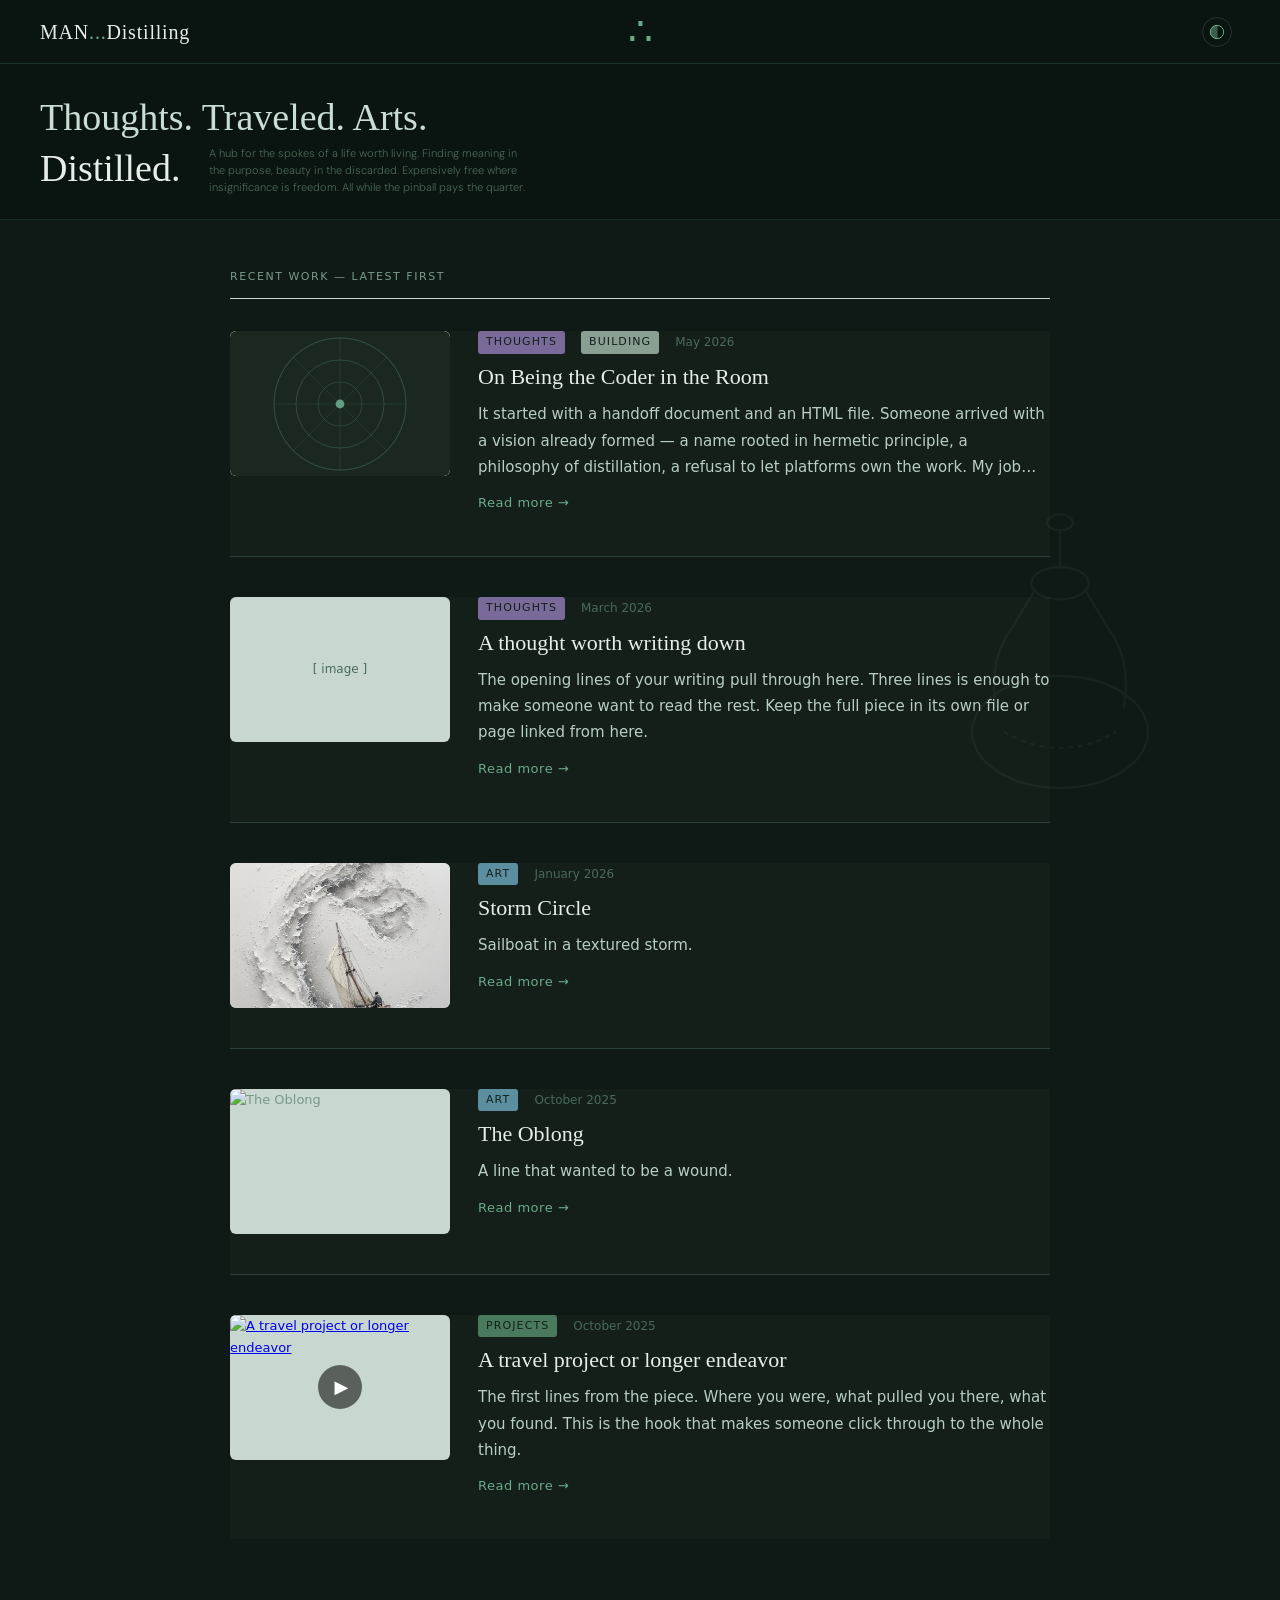
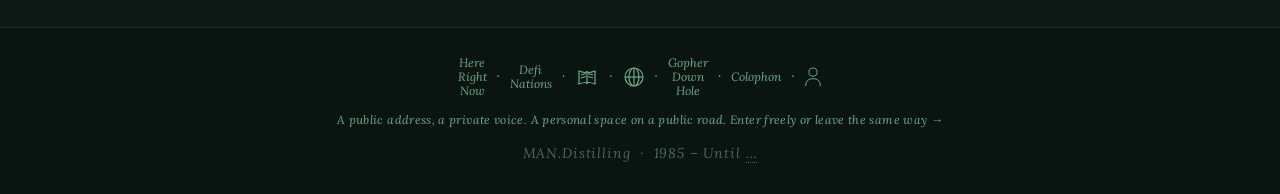
==== index.html @ d271ffa4 "Fix Projects/Thoughts showing oldest post first" ====
<!DOCTYPE html>
<html lang="en">
<head>
<meta charset="UTF-8">
<!-- Dark mode: apply class before paint to prevent CLS flash -->
<script>
(function(){
  var m = localStorage.getItem('colorMode');
  if (m !== 'light') document.documentElement.classList.add('dark-mode');
})();
</script>
<meta name="viewport" content="width=device-width, initial-scale=1.0">
<title>MAN...Distilling — Thoughts. Traveled. Arts. Distilled.</title>

<!-- Core SEO -->
<meta name="description" content="A hub for the spokes of a life worth living. Art, travel, writing, and visual work by MAN.Distilling — a personal creative record built on hermetic principles, full ownership, and no platform lock-in.">
<meta name="author" content="MAN.Distilling">
<meta name="keywords" content="MAN Distilling, art, travel, writing, hermetic, creative work, visual art, independent publishing, mandistilling">
<meta name="robots" content="index, follow">
<meta name="theme-color" content="#1a2820">
<link rel="canonical" href="https://mandistilling.quest">
<link rel="icon" type="image/svg+xml" href="data:image/svg+xml,%3Csvg xmlns='http://www.w3.org/2000/svg' viewBox='0 0 32 32'%3E%3Crect width='32' height='32' fill='%231a2820' rx='4'/%3E%3Ccircle cx='11' cy='11' r='3' fill='%236aab8a'/%3E%3Ccircle cx='21' cy='11' r='3' fill='%236aab8a'/%3E%3Ccircle cx='16' cy='21' r='3' fill='%236aab8a'/%3E%3C/svg%3E">
<link rel="sitemap" type="application/xml" href="/sitemap.xml">

<!-- Open Graph -->
<meta property="og:title" content="MAN...Distilling — Thoughts. Traveled. Arts. Distilled.">
<meta property="og:description" content="A hub for the spokes of a life worth living. Art, travel, writing — a personal creative record built on hermetic principles and full ownership.">
<meta property="og:url" content="https://mandistilling.quest">
<meta property="og:type" content="website">
<meta property="og:site_name" content="MAN.Distilling">
<meta property="og:locale" content="en_US">
<meta property="og:image" content="https://mandistilling.quest/images/aeraethsrthsrth.jpg">
<meta property="og:image:alt" content="MAN.Distilling — a personal creative hub">
<meta property="og:image:width" content="1200">
<meta property="og:image:height" content="630">

<!-- Twitter / X card -->
<meta name="twitter:card" content="summary_large_image">
<meta name="twitter:title" content="MAN...Distilling — Thoughts. Traveled. Arts. Distilled.">
<meta name="twitter:description" content="A hub for the spokes of a life worth living. Art, travel, writing — built on hermetic principles, full ownership.">
<meta name="twitter:image" content="https://mandistilling.quest/images/aeraethsrthsrth.jpg">
<meta name="twitter:image:alt" content="MAN.Distilling">

<!-- Structured data — Person + WebSite -->
<script type="application/ld+json">
{
  "@context": "https://schema.org",
  "@graph": [
    {
      "@type": "WebSite",
      "@id": "https://mandistilling.quest/#website",
      "url": "https://mandistilling.quest",
      "name": "MAN...Distilling",
      "description": "A personal creative hub for art, travel, writing, and visual work. Built on hermetic principles and full ownership.",
      "publisher": { "@id": "https://mandistilling.quest/#person" },
      "inLanguage": "en-US"
    },
    {
      "@type": "Person",
      "@id": "https://mandistilling.quest/#person",
      "name": "MAN.Distilling",
      "url": "https://mandistilling.quest",
      "email": "mandistilling@tuta.io",
      "sameAs": [
        "https://github.com/MAN-Distilling",
        "https://mandistilling.works",
        "https://mandistilling.one",
        "https://mandistilling.earth"
      ],
      "description": "Artist, traveller, writer. A life distilled into a single address."
    }
  ]
}
</script>

<link rel="stylesheet" href="https://unpkg.com/leaflet@1.9.4/dist/leaflet.css" media="print" onload="this.media='all'">
<noscript><link rel="stylesheet" href="https://unpkg.com/leaflet@1.9.4/dist/leaflet.css"></noscript>
<!-- Fonts — non-render-blocking with swap -->
<link rel="preconnect" href="https://fonts.googleapis.com" crossorigin>
<link rel="preconnect" href="https://fonts.gstatic.com" crossorigin>
<link rel="preload" as="style" href="https://fonts.googleapis.com/css2?family=Lora:ital,wght@0,400;0,500;1,400&family=DM+Sans:wght@300;400;500&display=swap">
<link href="https://fonts.googleapis.com/css2?family=Lora:ital,wght@0,400;0,500;1,400&family=DM+Sans:wght@300;400;500&display=swap" rel="stylesheet" media="print" onload="this.media='all'">
<noscript><link href="https://fonts.googleapis.com/css2?family=Lora:ital,wght@0,400;0,500;1,400&family=DM+Sans:wght@300;400;500&display=swap" rel="stylesheet"></noscript>

<style>
  :root {
    --ink: #1a2820;
    --ink-mid: #3a5044;
    --ink-light: #6a8878;
    --ink-faint: #8aa89a; /* bumped for contrast AA compliance */
    --sage: #4a7a5e;
    --sage-light: #d4e6db;
    --slate: #2e3f48;
    --stone: #f2f4f2;
    --white: #ffffff;
    --accent: #5b8fa0;
    --serif: 'Lora', Georgia, serif;
    --sans: 'DM Sans', system-ui, sans-serif;
    --border: #c8d8d0;
  }

  /* Prevent font swap layout shift */
  @font-face {
    font-family: 'Lora';
    font-display: swap;
    src: local('Lora');
  }
  @font-face {
    font-family: 'DM Sans';
    font-display: swap;
    src: local('DM Sans');
  }

  /* ── DARK MODE — full night ── */
  html.dark-mode {
    --ink: #e8ede9;
    --ink-mid: #b8cfc4;
    --ink-light: #7a9a8a;
    --ink-faint: #4a6a58;
    --sage: #6aab8a;
    --sage-light: #1a3028;
    --slate: #0a1410;
    --stone: #0f1a16;
    --white: #141f1a;
    --accent: #7ab0c0;
    --border: #2a4038;
  }

  html.dark-mode body { background: #0f1a16; }
  html.dark-mode nav { background: #0a1410; border-bottom: 0.5px solid #1a3028; }
  html.dark-mode .home-hero { background: #0a1410; border-bottom-color: #1a3028; }
  html.dark-mode .hero-line { color: #c8ddd4; }
  html.dark-mode .entry { background: #141f1a; border-color: #2a4038; }
  html.dark-mode .entry:hover { background: #1a2820; }
  html.dark-mode .filter-bar { background: #0f1a16; border-bottom-color: #2a4038; }
  html.dark-mode .filter-drawer { background: #141f1a; border-bottom-color: #2a4038; }
  html.dark-mode .filter-pill { background: #1a2820; border-color: #2a4038; color: #7a9a8a; }
  html.dark-mode .filter-pill.selected { background: #4a7a5e; color: #e8ede9; }
  html.dark-mode .filter-btn { border-color: #2a4038; color: #7a9a8a; }
  html.dark-mode footer { background: #0a1410; border-top: 0.5px solid #1a3028; }
  html.dark-mode .link-card { background: #141f1a; border-color: #2a4038; }
  html.dark-mode .link-card:hover { background: #1a2820; }
  html.dark-mode .signup-input { background: #141f1a; border-color: #2a4038; color: #e8ede9; }
  html.dark-mode .entry-page-wrap { background: #0f1a16; }
  html.dark-mode .tl-item { border-bottom-color: #2a4038; }
  html.dark-mode .bio-section-label { border-bottom-color: #2a4038; }
  html.dark-mode .word-entry { border-bottom-color: #2a4038; }
  html.dark-mode .book-entry { border-bottom-color: #2a4038; }
  html.dark-mode .reading-section-label { border-bottom-color: #2a4038; }
  html.dark-mode .book-status.read { background: #1a3028; color: #6aab8a; }
  html.dark-mode .book-status.reading { background: #1a2030; color: #7a8ab0; }
  html.dark-mode .book-status.recommend { background: #2a1a10; color: #b08050; }
  html.dark-mode .lightbox { background: rgba(0,0,0,0.97); }
  html.dark-mode .nav-links {
    background: #0a1410;
  }

  html.dark-mode .nav-links a {
    color: #7a9a8a;
    border-bottom-color: transparent;
  }

  html.dark-mode .nav-links a:hover,
  html.dark-mode .nav-links a.active {
    color: #e8ede9;
    border-bottom-color: #6aab8a;
  }

  html.dark-mode .nav-links.open {
    background: #0a1410;
    border-top-color: #1a3028;
  }

  * { box-sizing: border-box; margin: 0; padding: 0; }

  body {
    font-family: var(--sans);
    background: var(--stone);
    color: var(--ink);
    font-size: 17px;
    line-height: 1.7;
  }

  /* ── NAV ── */
  nav {
    background: var(--ink);
    padding: 0 2.5rem;
    display: flex;
    align-items: center;
    justify-content: space-between;
    position: sticky;
    top: 0;
    z-index: 100;
    height: 64px;
    overflow: visible;
  }

  .logo {
    font-family: var(--serif);
    font-size: 20px;
    color: #e8ede9;
    letter-spacing: 0.04em;
    cursor: pointer;
  }
  .logo span { color: #6aab8a; }

  .nav-links {
    display: none;
    gap: 0;
    list-style: none;
  }

  .nav-links.open {
    display: flex;
  }

  .nav-links a {
    font-size: 14px;
    font-weight: 400;
    color: var(--ink-faint);
    text-decoration: none;
    letter-spacing: 0.06em;
    text-transform: uppercase;
    padding: 0 1.25rem;
    height: 64px;
    display: flex;
    align-items: center;
    border-bottom: 2px solid transparent;
    transition: color 0.2s, border-color 0.2s;
  }

  .nav-links a:hover,
  .nav-links a.active {
    color: #e8ede9;
    border-bottom-color: #6aab8a;
  }

  /* ── PAGES ── */
  .page { display: none; }
  .page.active { display: block; }

  /* ── HOME ── */
  .home-hero {
    background: var(--slate);
    padding: 1.75rem 2.5rem 1.5rem;
    border-bottom: 1px solid #3a5044;
  }

  .hero-line {
    font-family: var(--serif);
    font-size: 38px;
    font-weight: 400;
    color: #e8ede9;
    line-height: 1.35;
  }

  .hero-distilled-wrap {
    display: inline-flex;
    flex-direction: row;
    align-items: flex-start;
    gap: 0.75em;
    vertical-align: top;
  }

  .hero-distilled {
    color: #e8ede9;
    flex-shrink: 0;
    line-height: 1.35;
  }

  .hero-continuation {
    font-family: var(--sans);
    font-size: 11px;
    font-weight: 300;
    color: var(--ink-faint);
    line-height: calc(38px * 1.35 / 3);
    max-height: calc(38px * 1.35);
    overflow: hidden;
    display: block;
    max-width: 320px;
    padding-top: 2px;
  }

  /* ── ENTRIES ── */
  .entries-wrap {
    max-width: 900px;
    margin: 0 auto;
    padding: 3rem 2.5rem;
  }

  .entries-label {
    font-size: 11px;
    letter-spacing: 0.14em;
    text-transform: uppercase;
    color: var(--ink-light);
    margin-bottom: 2rem;
    padding-bottom: 0.75rem;
    border-bottom: 0.5px solid #c8d8d0;
  }

  .entry {
    display: grid;
    grid-template-columns: 220px 1fr;
    gap: 1.75rem;
    margin-bottom: 2.5rem;
    padding-bottom: 2.5rem;
    border-bottom: 0.5px solid #c8d8d0;
    transition: opacity 0.2s;
  }

  .entry:hover { opacity: 0.8; }

  .entry:last-child {
    border-bottom: none;
  }

  .entry-thumb {
    width: 220px;
    height: 145px;
    object-fit: cover;
    border-radius: 6px;
    background: #c8d8d0;
    display: flex;
    align-items: center;
    justify-content: center;
    color: var(--ink-light);
    font-size: 13px;
    overflow: hidden;
    flex-shrink: 0;
  }

  .entry-thumb img {
    width: 100%;
    height: 100%;
    object-fit: cover;
    border-radius: 6px;
  }

  .entry-thumb a {
    display: block;
    width: 100%;
    height: 100%;
    position: relative;
  }

  .entry-thumb .play-icon {
    position: absolute;
    top: 50%;
    left: 50%;
    transform: translate(-50%, -50%);
    width: 44px;
    height: 44px;
    background: rgba(0,0,0,0.55);
    border-radius: 50%;
    display: flex;
    align-items: center;
    justify-content: center;
    color: white;
    font-size: 18px;
  }

  .entry-thumb .play-icon::after {
    content: '▶';
    margin-left: 3px;
  }

  .entry-body {}

  .entry-meta {
    display: flex;
    gap: 1rem;
    align-items: center;
    margin-bottom: 0.5rem;
  }

  .entry-tag {
    font-size: 11px;
    letter-spacing: 0.1em;
    text-transform: uppercase;
    color: var(--white);
    background: var(--sage);
    border-radius: 3px;
    padding: 2px 8px;
  }

  .entry-tag.art { background: #5b8fa0; }
  .entry-tag.thoughts { background: #7a6a9a; }
  .entry-tag.projects { background: #4a7a5e; }
  .entry-tag-sub { background: #8a9e92; }

  .entry-date {
    font-size: 12px;
    color: var(--ink-faint);
  }

  .entry-title {
    font-family: var(--serif);
    font-size: 22px;
    font-weight: 400;
    color: var(--ink);
    margin-bottom: 0.6rem;
    line-height: 1.35;
    cursor: pointer;
  }

  .entry-title:hover { color: var(--sage); }

  .entry-excerpt {
    font-size: 15px;
    color: var(--ink-mid);
    line-height: 1.75;
    display: -webkit-box;
    -webkit-line-clamp: 3;
    -webkit-box-orient: vertical;
    overflow: hidden;
  }

  .entry-page-body .entry-excerpt {
    display: block;
    -webkit-line-clamp: unset;
    -webkit-box-orient: unset;
    overflow: visible;
    font-size: 18px;
    line-height: 1.9;
    margin-bottom: 1.75rem;
  }

  .entry-read {
    display: inline-block;
    margin-top: 0.75rem;
    font-size: 13px;
    color: var(--sage);
    text-decoration: none;
    letter-spacing: 0.04em;
    cursor: pointer;
  }

  .entry-read:hover { text-decoration: underline; }

  /* ── BIO ── */
  .bio-wrap {
    max-width: 760px;
    margin: 0 auto;
    padding: 3.5rem 2.5rem;
  }

  .bio-header {
    margin-bottom: 2.5rem;
    padding-bottom: 2rem;
    border-bottom: 0.5px solid #c8d8d0;
  }

  .page-title {
    font-family: var(--serif);
    font-size: 36px;
    font-weight: 400;
    color: var(--ink);
    margin-bottom: 1.5rem;
    line-height: 1.3;
  }

  .bio-text {
    font-size: 17px;
    color: var(--ink-mid);
    line-height: 1.9;
    margin-bottom: 1.25rem;
  }

  .bio-text em {
    font-family: var(--serif);
    font-style: italic;
    color: var(--ink);
  }

  .archive-toggle {
    margin-top: 2.5rem;
    padding-top: 2rem;
    border-top: 0.5px solid #c8d8d0;
  }

  .archive-label {
    font-size: 11px;
    letter-spacing: 0.14em;
    text-transform: uppercase;
    color: var(--ink-light);
    margin-bottom: 1.75rem;
  }

  .timeline {
    position: relative;
    padding-left: 1.5rem;
  }

  .timeline::before {
    content: '';
    position: absolute;
    left: 0;
    top: 6px;
    bottom: 6px;
    width: 1px;
    background: #c8d8d0;
  }

  .tl-item {
    position: relative;
    margin-bottom: 2rem;
    padding-left: 1.25rem;
  }

  .tl-item::before {
    content: '';
    position: absolute;
    left: -1.5rem;
    top: 7px;
    width: 7px;
    height: 7px;
    border-radius: 50%;
    background: var(--sage);
    border: 2px solid var(--stone);
  }

  .tl-date {
    font-size: 12px;
    color: var(--ink-faint);
    margin-bottom: 3px;
    letter-spacing: 0.04em;
  }

  .tl-title {
    font-family: var(--serif);
    font-size: 18px;
    font-weight: 400;
    color: var(--ink);
    margin-bottom: 4px;
    cursor: pointer;
  }

  .tl-title:hover { color: var(--sage); }

  .tl-tag {
    font-size: 11px;
    letter-spacing: 0.08em;
    text-transform: uppercase;
    color: var(--ink-light);
  }

  /* ── LINKS ── */
  .links-wrap {
    max-width: 680px;
    margin: 0 auto;
    padding: 3.5rem 2.5rem;
  }

  .links-grid {
    display: grid;
    grid-template-columns: repeat(auto-fit, minmax(200px, 1fr));
    gap: 14px;
    margin-top: 2rem;
  }

  .link-card {
    background: var(--white);
    border: 0.5px solid #c8d8d0;
    border-radius: 10px;
    padding: 1.1rem 1.25rem;
    cursor: pointer;
    text-decoration: none;
    display: flex;
    align-items: center;
    gap: 1rem;
    transition: border-color 0.15s, background 0.15s, transform 0.15s;
  }

  .link-card:hover {
    border-color: var(--sage);
    background: #f6faf7;
    transform: translateY(-1px);
  }

  .link-icon {
    width: 38px;
    height: 38px;
    border-radius: 8px;
    display: flex;
    align-items: center;
    justify-content: center;
    flex-shrink: 0;
  }

  .link-icon svg {
    width: 20px;
    height: 20px;
  }

  .link-card-name {
    font-size: 15px;
    font-weight: 500;
    color: var(--ink);
    margin-bottom: 2px;
  }

  .link-card-handle {
    font-size: 12px;
    color: var(--ink-light);
  }

  /* ── SECTION PAGES ── */
  .section-wrap {
    max-width: 900px;
    margin: 0 auto;
    padding: 0 2.5rem 3.5rem;
  }

  /* ── FILTER BAR ── */
  .filter-bar {
    position: sticky;
    top: 64px;
    z-index: 90;
    background: var(--stone);
    border-bottom: 0.5px solid #c8d8d0;
    padding: 0 2.5rem;
  }

  .filter-bar-inner {
    max-width: 900px;
    margin: 0 auto;
    display: flex;
    align-items: center;
    justify-content: space-between;
    height: 52px;
  }

  .filter-page-title {
    font-family: var(--serif);
    font-size: 22px;
    font-weight: 400;
    color: var(--ink);
  }

  .filter-btn {
    display: flex;
    align-items: center;
    gap: 7px;
    font-family: var(--sans);
    font-size: 13px;
    font-weight: 500;
    letter-spacing: 0.05em;
    text-transform: uppercase;
    color: var(--ink-light);
    background: none;
    border: 0.5px solid #c8d8d0;
    border-radius: 20px;
    padding: 6px 14px;
    cursor: pointer;
    transition: color 0.2s, border-color 0.2s;
  }

  .filter-btn:hover { color: var(--sage); border-color: var(--sage); }
  .filter-btn.active { color: var(--sage); border-color: var(--sage); background: #eef6f1; }

  .filter-btn .filter-icon {
    display: flex;
    flex-direction: column;
    gap: 3px;
  }

  .filter-btn .filter-icon span {
    display: block;
    height: 1.5px;
    background: currentColor;
    border-radius: 2px;
  }

  .filter-btn .filter-icon span:nth-child(1) { width: 14px; }
  .filter-btn .filter-icon span:nth-child(2) { width: 10px; }
  .filter-btn .filter-icon span:nth-child(3) { width: 6px; }

  /* ── FILTER DRAWER ── */
  .filter-drawer {
    background: var(--white);
    border-bottom: 0.5px solid #c8d8d0;
    overflow: hidden;
    max-height: 0;
    transition: max-height 0.3s ease, padding 0.3s ease;
    padding: 0 2.5rem;
  }

  .filter-drawer.open {
    max-height: 200px;
    padding: 1.25rem 2.5rem;
  }

  .filter-drawer-inner {
    max-width: 900px;
    margin: 0 auto;
    display: flex;
    flex-wrap: wrap;
    gap: 8px;
    align-items: center;
  }

  .filter-label {
    font-size: 11px;
    letter-spacing: 0.1em;
    text-transform: uppercase;
    color: var(--ink-faint);
    margin-right: 4px;
  }

  .filter-pill {
    font-size: 13px;
    font-weight: 400;
    color: var(--ink-mid);
    background: var(--stone);
    border: 0.5px solid #c8d8d0;
    border-radius: 20px;
    padding: 5px 14px;
    cursor: pointer;
    transition: all 0.15s;
    white-space: nowrap;
  }

  .filter-pill:hover { border-color: var(--sage); color: var(--sage); }

  .filter-pill.selected {
    background: var(--sage);
    color: var(--white);
    border-color: var(--sage);
  }

  .filter-clear {
    font-size: 12px;
    color: var(--ink-faint);
    cursor: pointer;
    margin-left: 4px;
    text-decoration: underline;
  }

  .filter-clear:hover { color: var(--ink-mid); }

  .section-stream { padding-top: 2.5rem; }

  .filter-empty {
    padding: 3rem 0;
    color: var(--ink-light);
    font-size: 15px;
  }

  /* ── BIO SECTIONS ── */
  .bio-section { display: none; }
  .bio-section.visible { display: block; }

  .bio-section-label {
    font-size: 11px;
    letter-spacing: 0.14em;
    text-transform: uppercase;
    color: var(--ink-light);
    margin-bottom: 1.5rem;
    padding-bottom: 0.75rem;
    border-bottom: 0.5px solid #c8d8d0;
  }

  .bio-block-text {
    font-size: 17px;
    color: var(--ink-mid);
    line-height: 1.9;
    margin-bottom: 1.25rem;
  }

  /* ── PEEPHOLE IMAGES ── */
  .peephole {
    display: inline-block;
    width: 62px;
    height: 1.8em;
    vertical-align: middle;
    overflow: hidden;
    border-radius: 3px;
    cursor: pointer;
    position: relative;
    margin: 0 4px;
    border: 0.5px solid #c8d8d0;
    transition: border-color 0.2s;
  }

  .peephole:hover { border-color: var(--sage); }

  .peephole img {
    position: absolute;
    top: 0;
    left: 0;
    width: 100%;
    height: 100%;
    object-fit: cover;
    object-position: center;
    pointer-events: none;
  }

  /* ── LIGHTBOX ── */
  .lightbox {
    display: none;
    position: fixed;
    top: 0; left: 0; right: 0; bottom: 0;
    background: rgba(10,20,15,0.92);
    z-index: 999;
    align-items: center;
    justify-content: center;
  }

  .lightbox.open { display: flex; }

  .lightbox-img {
    max-width: 88vw;
    max-height: 85vh;
    border-radius: 6px;
    object-fit: contain;
    box-shadow: 0 8px 48px rgba(0,0,0,0.6);
  }

  .lightbox-close {
    position: fixed;
    top: 24px;
    right: 28px;
    font-size: 32px;
    color: #a8bfb0;
    cursor: pointer;
    line-height: 1;
    font-family: serif;
    transition: color 0.2s;
  }

  .lightbox-close:hover { color: white; }

  .lightbox-arrow {
    position: fixed;
    top: 50%;
    transform: translateY(-50%);
    font-size: 36px;
    color: #a8bfb0;
    cursor: pointer;
    padding: 1rem;
    font-family: serif;
    transition: color 0.2s;
    user-select: none;
  }

  .lightbox-arrow:hover { color: white; }
  .lightbox-arrow.prev { left: 16px; }
  .lightbox-arrow.next { right: 16px; }

  .lightbox-counter {
    position: fixed;
    bottom: 24px;
    left: 50%;
    transform: translateX(-50%);
    font-size: 12px;
    color: #6a8878;
    letter-spacing: 0.1em;
    font-family: var(--sans);
  }

  /* ── EMAIL SIGNUP ── */
  .signup-wrap {
    margin-top: 3.5rem;
    padding-top: 2.5rem;
    border-top: 0.5px solid #c8d8d0;
  }

  .signup-header {
    font-family: var(--serif);
    font-size: 28px;
    font-weight: 400;
    color: var(--ink);
    margin-bottom: 0.5rem;
  }

  .signup-sub {
    font-size: 14px;
    color: var(--ink-light);
    margin-bottom: 1.75rem;
  }

  .signup-form {
    display: flex;
    flex-direction: column;
    gap: 1rem;
    max-width: 480px;
  }

  .signup-input {
    font-family: var(--sans);
    font-size: 15px;
    color: var(--ink);
    background: var(--white);
    border: 0.5px solid #c8d8d0;
    border-radius: 8px;
    padding: 0.85rem 1.1rem;
    outline: none;
    transition: border-color 0.2s;
    width: 100%;
  }

  .signup-input:focus { border-color: var(--sage); }

  .signup-btn {
    font-family: var(--sans);
    font-size: 14px;
    font-weight: 500;
    letter-spacing: 0.06em;
    text-transform: uppercase;
    color: var(--white);
    background: var(--sage);
    border: none;
    border-radius: 8px;
    padding: 0.85rem 1.5rem;
    cursor: pointer;
    transition: background 0.2s;
    align-self: flex-start;
  }

  .signup-btn:hover { background: #5a9a72; }

  .signup-thanks {
    display: none;
    font-family: var(--serif);
    font-style: italic;
    font-size: 16px;
    color: var(--sage);
    margin-top: 1rem;
  }

  /* ── WATERMARKS ── */
  .watermark {
    position: fixed;
    bottom: 80px;
    right: 60px;
    width: 320px;
    height: 320px;
    opacity: 0.045;
    pointer-events: none;
    z-index: 0;
  }

  .watermark svg {
    width: 100%;
    height: 100%;
  }

  /* ── DARK MODE TOGGLE ── */
  .mode-toggle {
    position: fixed;
    bottom: 24px;
    left: 24px;
    width: 38px;
    height: 38px;
    border-radius: 50%;
    border: 0.5px solid #4a6a58;
    background: transparent;
    cursor: pointer;
    display: flex;
    align-items: center;
    justify-content: center;
    z-index: 200;
    transition: border-color 0.3s, transform 0.3s;
  }

  .mode-toggle:hover { border-color: var(--sage); transform: rotate(15deg); }

  .mode-toggle svg {
    width: 20px;
    height: 20px;
  }

  /* ── READING LIST ── */
  /* ── READING PAGE ── */
  .reading-wrap {
    max-width: 860px;
    margin: 0 auto;
    padding: 3rem 2.5rem 5rem;
  }

  .reading-section-label {
    font-size: 11px;
    letter-spacing: 0.14em;
    text-transform: uppercase;
    color: var(--ink-light);
    margin-bottom: 1.5rem;
    margin-top: 3rem;
    padding-bottom: 0.75rem;
    border-bottom: 0.5px solid var(--border);
  }

  .reading-section-label:first-child { margin-top: 0; }

  /* ── READING ACCORDION ── */
  .reading-accordion {
    margin-bottom: 0.5rem;
    border-bottom: 0.5px solid var(--border);
  }
  .reading-accordion-header {
    display: flex;
    justify-content: space-between;
    align-items: center;
    padding: 1rem 0;
    cursor: pointer;
    font-family: var(--sans);
    font-size: 11px;
    font-weight: 600;
    letter-spacing: 0.14em;
    text-transform: uppercase;
    color: var(--ink-mid);
    user-select: none;
    transition: color 0.2s;
  }
  .reading-accordion-header:hover { color: var(--ink); }
  .reading-accordion-arrow {
    font-size: 13px;
    color: var(--sage);
    transition: transform 0.25s;
    display: inline-block;
  }
  .reading-accordion-arrow.open { transform: rotate(90deg); }
  .reading-accordion-count {
    font-weight: 300;
    text-transform: none;
    letter-spacing: 0;
    font-size: 11px;
    color: var(--ink-faint);
  }
  .reading-accordion-body {
    overflow: hidden;
    max-height: 0;
    transition: max-height 0.35s ease;
  }
  .reading-accordion-body.open {
    max-height: 9999px;
  }

  /* Filter bar */
  .reading-filters {
    display: flex;
    flex-wrap: wrap;
    gap: 0.5rem;
    margin-bottom: 2rem;
    align-items: center;
  }

  .reading-search {
    flex: 1;
    min-width: 180px;
    padding: 0.5rem 0.85rem;
    border: 0.5px solid var(--border);
    background: transparent;
    color: var(--ink);
    font-family: var(--sans);
    font-size: 13px;
    outline: none;
  }

  .reading-search::placeholder { color: var(--ink-faint); }
  html.dark-mode .reading-search { border-color: #2a4038; }

  .reading-filter-btn {
    padding: 0.4rem 0.9rem;
    border: 0.5px solid var(--border);
    background: transparent;
    color: var(--ink-light);
    font-family: var(--sans);
    font-size: 11px;
    letter-spacing: 0.08em;
    text-transform: uppercase;
    cursor: pointer;
    transition: all 0.15s;
  }

  .reading-filter-btn:hover,
  .reading-filter-btn.active {
    background: var(--sage);
    color: #fff;
    border-color: var(--sage);
  }

  html.dark-mode .reading-filter-btn { border-color: #2a4038; color: #c8ddd4; }
  html.dark-mode .reading-filter-btn.active { background: #4a7a5e; border-color: #4a7a5e; color: #fff; }

  .reading-filter-label {
    font-size: 11px;
    letter-spacing: 0.1em;
    text-transform: uppercase;
    color: var(--ink-faint);
    white-space: nowrap;
  }

  /* Book rows */
  .book-entry {
    display: grid;
    grid-template-columns: 1fr auto;
    gap: 1rem;
    padding: 1rem 0;
    border-bottom: 0.5px solid var(--border);
    align-items: start;
  }

  .book-entry.hidden { display: none; }

  .book-title {
    font-family: var(--serif);
    font-size: 17px;
    font-weight: 400;
    color: var(--ink);
    margin-bottom: 0.15rem;
    line-height: 1.3;
  }

  .book-author {
    font-size: 12px;
    color: var(--ink-light);
    margin-bottom: 0.2rem;
  }

  .book-genre {
    font-size: 10px;
    letter-spacing: 0.1em;
    text-transform: uppercase;
    color: var(--ink-faint);
  }

  .book-note {
    font-size: 14px;
    color: var(--ink-mid);
    font-style: italic;
    line-height: 1.7;
    margin-top: 0.4rem;
  }

  .book-rating {
    font-size: 11px;
    color: #6aab8a;
    letter-spacing: 0.05em;
    white-space: nowrap;
    margin-top: 4px;
    text-align: right;
  }

  .book-status {
    font-size: 10px;
    letter-spacing: 0.08em;
    text-transform: uppercase;
    padding: 2px 8px;
    border-radius: 20px;
    white-space: nowrap;
    margin-top: 4px;
  }

  .book-status.read { background: #eef6f1; color: var(--sage); }
  .book-status.reading { background: #f0f4ff; color: #5b6fa0; }
  .book-status.recommend { background: #fff8ee; color: #a07a30; }

  html.dark-mode .book-status.read { background: #1e3028; color: #6aab8a; }
  html.dark-mode .book-status.reading { background: #1e2535; color: #8899cc; }
  html.dark-mode .book-status.recommend { background: #2e2510; color: #c4943a; }

  .reading-count {
    font-size: 12px;
    color: var(--ink-faint);
    margin-bottom: 1.5rem;
    font-style: italic;
  }

  @media (max-width: 680px) {
    .reading-wrap { padding: 2rem 1.25rem 3rem; }
    .book-entry { grid-template-columns: 1fr; }
    .reading-filters { gap: 0.35rem; }
  }

  /* ── MAP PAGE ── */
  .map-wrap {
    max-width: 100%;
    height: calc(100vh - 64px);
    position: relative;
  }

  .map-container {
    width: 100%;
    height: 100%;
    background: var(--stone);
    display: flex;
    align-items: center;
    justify-content: center;
    flex-direction: column;
    gap: 1rem;
  }

  .map-placeholder-text {
    font-family: var(--serif);
    font-size: 18px;
    color: var(--ink-light);
    font-style: italic;
    text-align: center;
    max-width: 400px;
    line-height: 1.8;
  }

  /* ── COLOPHON ── */
  .colophon-wrap {
    max-width: 680px;
    margin: 0 auto;
    padding: 4rem 2.5rem 6rem;
  }

  .colophon-body {
    font-size: 15px;
    color: var(--ink-mid);
    line-height: 2;
  }

  .colophon-body p { margin-bottom: 1.5rem; }

  .colophon-mark {
    font-family: var(--serif);
    font-size: 13px;
    color: var(--ink-faint);
    font-style: italic;
    margin-top: 3rem;
    padding-top: 1.5rem;
    border-top: 0.5px solid var(--border);
  }

  @media (max-width: 680px) {
    .colophon-wrap { padding: 2rem 1.25rem 4rem; }
  }

  /* ── NOW PAGE ── */
  .now-wrap {
    max-width: 680px;
    margin: 0 auto;
    padding: 3rem 2.5rem 5rem;
  }

  .now-updated {
    font-size: 12px;
    letter-spacing: 0.1em;
    text-transform: uppercase;
    color: var(--ink-faint);
    margin-bottom: 2.5rem;
  }

  .now-body {
    font-size: 18px;
    color: var(--ink-mid);
    line-height: 1.95;
  }

  .now-body p { margin-bottom: 1.75rem; }

  @media (max-width: 680px) {
    .now-wrap { padding: 2rem 1.25rem 3rem; }
    .now-body { font-size: 16px; }
  }

  /* ── WORDS / DEFI-NATIONS SCATTER ── */
  .words-wrap {
    position: relative;
    width: 100%;
    padding: 2rem 2.5rem 1rem;
    box-sizing: border-box;
  }

  .words-header {
    position: relative;
    z-index: 2;
    margin-bottom: 1.5rem;
  }

  .words-canvas {
    position: relative;
    width: 100%;
    min-height: 2200px;
    overflow: visible;
  }

  .word-chip {
    position: absolute;
    cursor: pointer;
    user-select: none;
    transition: opacity 0.15s;
    z-index: 3;
    line-height: 1;
  }

  .word-chip:hover { opacity: 0.75; }

  .word-chip.coined {
    font-family: var(--serif);
    font-size: 22px;
    font-style: italic;
    color: #d4a830;
  }

  .word-chip.within {
    font-family: var(--serif);
    font-size: 22px;
    font-style: italic;
    color: var(--ink);
  }

  .www-seg {
    color: #6aab8a;
  }

  .word-chip.erased {
    font-family: var(--serif);
    font-size: 17px;
    font-style: normal;
    color: var(--ink);
  }

  .word-chip.image-chip {
    background: none;
    border: none;
    padding: 0;
    cursor: pointer;
    opacity: 0.85;
    transition: opacity 0.15s;
  }

  .word-chip.image-chip img {
    max-height: 48px;
    max-width: 180px;
    width: auto;
    height: auto;
    object-fit: contain;
    display: block;
  }

  .word-chip.image-chip:hover { opacity: 1; }

  html.dark-mode .word-chip.image-chip img {
    filter: brightness(0.9);
  }

  .word-panel {
    display: none;
    position: absolute;
    z-index: 10;
    background: var(--stone);
    border: 0.5px solid #b0c8bc;
    padding: 1.5rem 1.75rem;
    max-width: 360px;
    width: 90vw;
    box-shadow: 0 4px 24px rgba(0,0,0,0.10);
  }

  html.dark-mode .word-panel {
    background: #1a2820;
    border-color: #2a4038;
    box-shadow: 0 4px 24px rgba(0,0,0,0.4);
  }

  .word-panel.open { display: block; }

  .wp-category {
    font-size: 10px;
    letter-spacing: 0.14em;
    text-transform: uppercase;
    color: var(--ink-faint);
    margin-bottom: 0.6rem;
  }

  .wp-headword {
    font-family: var(--serif);
    font-size: 28px;
    font-weight: 400;
    color: var(--ink);
    margin-bottom: 0.2rem;
    line-height: 1.1;
  }

  .wp-pronunciation {
    font-size: 12px;
    color: var(--ink-faint);
    font-style: italic;
    margin-bottom: 0.6rem;
    letter-spacing: 0.04em;
  }

  .wp-type {
    font-size: 10px;
    letter-spacing: 0.1em;
    text-transform: uppercase;
    color: var(--sage);
    margin-bottom: 0.9rem;
  }

  .wp-definition {
    font-size: 15px;
    color: var(--ink-mid);
    line-height: 1.8;
    margin-bottom: 0.85rem;
  }

  .wp-date {
    font-size: 11px;
    letter-spacing: 0.04em;
    color: var(--ink-faint);
    font-style: italic;
    margin-bottom: 0.85rem;
  }

  .wp-mechanism {
    font-size: 13px;
    color: var(--ink-faint);
    font-style: italic;
    line-height: 1.6;
    border-top: 0.5px solid #c8d8d0;
    padding-top: 0.75rem;
  }

  html.dark-mode .wp-mechanism { border-top-color: #2a4038; }

  .wp-close {
    position: absolute;
    top: 0.75rem;
    right: 1rem;
    font-size: 18px;
    color: var(--ink-faint);
    cursor: pointer;
    line-height: 1;
    background: none;
    border: none;
    padding: 0;
  }

  .wp-close:hover { color: var(--ink); }

  @media (max-width: 680px) {
    .words-canvas { min-height: 3200px; }
    .word-chip.coined { font-size: 18px; }
    .word-chip.within { font-size: 18px; }
    .word-chip.erased { font-size: 14px; }
    .word-panel { max-width: 92vw; }
  }

  /* ── GOPHER HOLE PAGE ── */
  .gopher-wrap {
    max-width: 680px;
    margin: 0 auto;
    padding: 3rem 2.5rem 5rem;
  }

  .gopher-entry {
    border-bottom: 0.5px solid #c8d8d0;
    padding: 2.5rem 0;
  }

  .gopher-entry:last-child { border-bottom: none; }

  .gopher-date {
    font-size: 11px;
    letter-spacing: 0.12em;
    text-transform: uppercase;
    color: var(--ink-faint);
    margin-bottom: 0.75rem;
  }

  .gopher-title {
    font-family: var(--serif);
    font-size: 24px;
    font-weight: 400;
    color: var(--ink);
    margin-bottom: 1.5rem;
  }

  .gopher-body {
    font-size: 16px;
    color: var(--ink-mid);
    line-height: 2;
    white-space: pre-wrap;
  }

  @media (max-width: 680px) {
    .words-wrap { padding: 2rem 1.25rem 3rem; }
    .wp-headword { font-size: 26px; }
    .gopher-wrap { padding: 2rem 1.25rem 3rem; }
  }

  /* ── ART WALL ── */
  .art-wall-wrap {
    padding: 1.5rem 1.5rem 4rem;
  }

  .art-wall {
    display: flex;
    flex-wrap: wrap;
    gap: 12px;
    align-items: flex-start;
  }

  .art-wall-item {
    cursor: pointer;
    border-radius: 6px;
    overflow: hidden;
    position: relative;
    flex-shrink: 0;
    transition: transform 0.2s, box-shadow 0.2s;
  }

  .art-wall-item:hover {
    transform: translateY(-2px);
    box-shadow: 0 8px 24px rgba(0,0,0,0.15);
  }

  .art-wall-item img {
    display: block;
    max-height: 340px;
    width: auto;
    max-width: 100%;
    border-radius: 6px;
  }

  @media (max-width: 680px) {
    .art-wall { gap: 8px; }
    .art-wall-item img { max-height: 200px; }
    .art-wall-wrap { padding: 1rem 1rem 3rem; }
  }

  /* ── PHOTO PAGE ── */
  .photo-wrap {
    max-width: 1100px;
    margin: 0 auto;
    padding: 0 2.5rem 4rem;
  }

  .photo-grid {
    columns: 3;
    column-gap: 1rem;
    margin-top: 2rem;
  }

  .photo-item {
    break-inside: avoid;
    margin-bottom: 1rem;
    cursor: pointer;
    border-radius: 6px;
    overflow: hidden;
    position: relative;
  }

  .photo-item img {
    width: 100%;
    display: block;
    border-radius: 6px;
    transition: transform 0.3s ease;
  }

  .photo-item:hover img { transform: scale(1.02); }

  .photo-item-caption {
    font-size: 12px;
    color: var(--ink-light);
    padding: 0.4rem 0 0.75rem;
    font-style: italic;
  }

  @media (max-width: 680px) {
    .photo-grid { columns: 2; }
    .photo-wrap { padding: 0 1.25rem 3rem; }
  }

  /* ── FULL ENTRY PAGE ── */
  .entry-page-wrap {
    max-width: 720px;
    margin: 0 auto;
    padding: 3rem 2.5rem 5rem;
  }

  .entry-page-back {
    font-size: 13px;
    color: var(--ink-light);
    cursor: pointer;
    margin-bottom: 2.5rem;
    display: inline-flex;
    align-items: center;
    gap: 6px;
    transition: color 0.2s;
  }

  .entry-page-back:hover { color: var(--sage); }

  .entry-page-meta {
    display: flex;
    gap: 0.75rem;
    align-items: center;
    margin-bottom: 1rem;
    flex-wrap: wrap;
  }

  .entry-page-title {
    font-family: var(--serif);
    font-size: 38px;
    font-weight: 400;
    color: var(--ink);
    line-height: 1.25;
    margin-bottom: 2rem;
  }

  .entry-page-hero {
    width: 100%;
    max-height: 420px;
    object-fit: cover;
    border-radius: 8px;
    margin-bottom: 2.5rem;
  }

  .entry-page-body {
    font-size: 18px;
    color: var(--ink-mid);
    line-height: 1.9;
  }

  .entry-page-body p {
    margin-bottom: 1.75rem;
  }

  .entry-page-divider {
    border: none;
    border-top: 0.5px solid #c8d8d0;
    margin: 3rem 0;
  }

  .entry-page-nav {
    display: flex;
    justify-content: space-between;
    font-size: 13px;
    color: var(--ink-light);
  }

  .entry-page-nav span {
    cursor: pointer;
    transition: color 0.2s;
  }

  .entry-page-nav span:hover { color: var(--sage); }

  /* ── FOOTER ── */
  footer {
    background: var(--ink);
    padding: 1.75rem 2.5rem;
    text-align: center;
  }

  .epitaph {
    font-family: var(--serif);
    font-style: italic;
    font-size: 14px;
    color: #4a6a58;
    letter-spacing: 0.06em;
  }

  .footer-disclaimer {
    font-family: var(--serif);
    font-style: italic;
    font-size: 12px;
    color: #6aab8a;
    margin-top: 0.6rem;
    letter-spacing: 0.03em;
  }

  /* ── NAV TOGGLE ── */
  .nav-dark-toggle {
    background: transparent;
    border: 0.5px solid rgba(255,255,255,0.18);
    border-radius: 50%;
    width: 30px;
    height: 30px;
    display: flex;
    align-items: center;
    justify-content: center;
    cursor: pointer;
    color: #a8bfb0;
    padding: 0;
    flex-shrink: 0;
    transition: border-color 0.2s, transform 0.5s;
    margin-left: auto;
    margin-right: 0.5rem;
  }
  .nav-dark-toggle:hover {
    border-color: rgba(255,255,255,0.4);
    transform: rotate(180deg);
  }
  html.dark-mode .nav-dark-toggle {
    border-color: rgba(255,255,255,0.12);
    color: #6aab8a;
  }

  .nav-toggle {
    display: flex;
    align-items: center;
    justify-content: center;
    width: 40px;
    height: 40px;
    cursor: pointer;
    background: none;
    border: none;
    padding: 4px;
    font-size: 39px;
    color: #6aab8a;
    line-height: 1;
    font-family: serif;
    position: absolute;
    left: 50%;
    transform: translateX(-50%);
  }

  /* ── RESPONSIVE ── */
  @media (max-width: 680px) {

    /* Nav */
    nav { padding: 0 1.25rem; }

    .nav-dark-toggle { width: 28px; height: 28px; }
    .nav-toggle { display: flex; }

    .nav-links {
      display: none;
      flex-direction: column;
      position: absolute;
      top: 64px;
      left: 0;
      right: 0;
      background: var(--ink);
      border-top: 1px solid #2e4438;
      z-index: 99;
      gap: 0;
    }

    .nav-links.open { display: flex; }

    .nav-links a {
      height: auto;
      padding: 1rem 1.5rem;
      font-size: 14px;
      border-bottom: 1px solid #2e4438;
      border-left: none;
    }

    .nav-links a:hover,
    .nav-links a.active {
      border-bottom-color: #2e4438;
      border-left: 3px solid #6aab8a;
      padding-left: calc(1.5rem - 3px);
    }

    /* Hero */
    .home-hero { padding: 1.25rem 1.25rem 1rem; }
    .hero-line { font-size: 26px; }

    /* Entries */
    .entries-wrap { padding: 2rem 1.25rem; }
    .entry {
      grid-template-columns: 1fr;
      gap: 1rem;
      margin-bottom: 2rem;
      padding-bottom: 2rem;
    }
    .entry-thumb { width: 100%; height: 190px; }
    .entry-title { font-size: 20px; }

    /* Section pages */
    .section-wrap { padding: 0 1.25rem 2rem; }
    .page-title { font-size: 28px; }
    .filter-bar { padding: 0 1.25rem; }
    .filter-drawer { padding: 0 1.25rem; }
    .filter-drawer.open { padding: 1rem 1.25rem; }

    /* Entry page */
    .entry-page-wrap { padding: 2rem 1.25rem 3rem; }
    .entry-page-title { font-size: 26px; }

    /* Links */
    .links-wrap { padding: 2rem 1.25rem; }
    .links-grid { grid-template-columns: 1fr; }
    .signup-header { font-size: 22px; }
    .signup-form { max-width: 100%; }

    /* Footer */
    footer { padding: 1.5rem 1.25rem; }
  }

/* ════════════════════════════════════════
   PRINT STYLESHEET
════════════════════════════════════════ */
@media print {

  /* Force light mode regardless of preference */
  html, html.dark-mode {
    background: #fff !important;
    color: #111 !important;
  }

  /* Hide everything except the active entry page */
  nav,
  footer,
  .watermark,
  .dark-toggle,
  .entry-page-back,
  .entry-page-nav,
  .lightbox,
  #page-home,
  #page-projects,
  #page-thoughts,
  #page-art,
  #page-photo,
  #page-map,
  #page-reading,
  #page-words,
  #page-links,
  #page-now,
  #page-gopher,
  #page-colophon,
  #page-bio {
    display: none !important;
  }

  /* Show only the entry page */
  #page-entry {
    display: block !important;
  }

  /* Entry layout */
  .entry-page-wrap {
    max-width: 100% !important;
    padding: 0 !important;
    margin: 0 !important;
  }

  .entry-page-title {
    font-size: 28pt !important;
    color: #111 !important;
    margin-bottom: 0.3rem !important;
    page-break-after: avoid;
  }

  .entry-page-meta {
    font-size: 9pt !important;
    color: #555 !important;
    margin-bottom: 1.5rem !important;
  }

  .entry-page-excerpt {
    font-size: 11pt !important;
    line-height: 1.8 !important;
    color: #111 !important;
  }

  /* Images — keep them, let browser handle sizing */
  .entry-page-image img,
  .entry-inline-img {
    max-width: 100% !important;
    page-break-inside: avoid;
  }

  /* YouTube embeds — hide, print URL instead */
  .entry-youtube {
    display: none !important;
  }

  /* Typography clean-up */
  * {
    background: transparent !important;
    box-shadow: none !important;
    text-shadow: none !important;
    -webkit-print-color-adjust: exact;
    print-color-adjust: exact;
  }

  a[href]:after {
    content: none !important;
  }

  /* Colophon footer line */
  body:after {
    content: 'mandistilling.quest  ∴';
    display: block;
    margin-top: 3rem;
    font-family: Georgia, serif;
    font-size: 9pt;
    color: #999;
    text-align: center;
    border-top: 0.5pt solid #ddd;
    padding-top: 0.75rem;
  }

  @page {
    margin: 2cm 2.5cm;
  }

}

  /* ── SCROLL TO TOP ── */
  .scroll-top {
    position: fixed;
    bottom: 2rem;
    right: 2rem;
    width: 40px;
    height: 40px;
    display: flex;
    align-items: center;
    justify-content: center;
    font-family: var(--serif);
    font-size: 22px;
    color: var(--sage);
    cursor: pointer;
    opacity: 0;
    pointer-events: none;
    transition: opacity 0.3s;
    z-index: 950;
    background: var(--stone);
    border: 0.5px solid var(--border);
    border-radius: 50%;
    line-height: 1;
    box-shadow: 0 2px 8px rgba(0,0,0,0.15);
  }

  html.dark-mode .scroll-top {
    background: #1a2820;
    border-color: #2a4038;
  }

  .scroll-top.visible {
    opacity: 0.8;
    pointer-events: all;
  }

  .scroll-top:hover { opacity: 1; }

  @media print { .scroll-top { display: none !important; } }

  
  .progress-bar {
    position: fixed;
    top: 0;
    left: 0;
    height: 2px;
    width: 0%;
    background: var(--sage);
    z-index: 200;
    transition: width 0.1s linear;
    opacity: 0;
    pointer-events: none;
  }

  .progress-bar.visible { opacity: 1; }

  @media print { .progress-bar { display: none !important; } }

</style>
</head>
<body>

<nav>
  <div class="logo" onclick="showPage('home')">MAN<span>...</span>Distilling</div>
  <button class="nav-toggle" id="nav-toggle" aria-label="Menu">∴</button>
  <button onclick="toggleMode()" title="Toggle day/night" class="nav-dark-toggle" aria-label="Toggle dark mode">
    <svg viewBox="0 0 24 24" fill="none" stroke="currentColor" stroke-width="1.5" style="width:16px;height:16px;">
      <circle cx="12" cy="12" r="10"/>
      <path d="M 12 2 A 10 10 0 0 0 12 22 Z" fill="currentColor" opacity="0.5"/>
    </svg>
  </button>
  <ul class="nav-links" id="nav-links">
    <li><a href="#/projects" data-page="projects">Projects</a></li>
    <li><a href="#/thoughts" data-page="thoughts">Thoughts</a></li>
    <li><a href="#/art" data-page="art">Art</a></li>
    <li><a href="#/photo" data-page="photo">Photo</a></li>
    <li><a href="#/map" data-page="map">Map</a></li>
    <li><a href="#/links" data-page="links">Links</a></li>
  </ul>
</nav>

<main id="main-content">

<!-- ════════════════════════════════════════
     HOME
════════════════════════════════════════ -->
<div id="page-home" class="page active">
  <div class="watermark">
    <svg viewBox="0 0 200 200" fill="none" stroke="currentColor" stroke-width="1.5">
      <!-- Alembic / distillation flask -->
      <ellipse cx="100" cy="145" rx="55" ry="35"/>
      <path d="M 60 130 Q 55 100 70 80 L 85 55"/>
      <path d="M 140 130 Q 145 100 130 80 L 115 55"/>
      <ellipse cx="100" cy="52" rx="18" ry="10"/>
      <line x1="100" y1="42" x2="100" y2="18"/>
      <ellipse cx="100" cy="14" rx="8" ry="5"/>
      <path d="M 65 145 Q 100 165 135 145" stroke-dasharray="3,3"/>
    </svg>
  </div>

  <div class="home-hero" style="position:relative;">

    <div class="hero-line">Thoughts. Traveled. Arts.<br>
    <span class="hero-distilled-wrap">
      <span class="hero-distilled">Distilled.</span>
      <span class="hero-continuation">A hub for the spokes of a life worth living. Finding meaning in the purpose, beauty in the discarded. Expensively free where insignificance is freedom. All while the pinball pays the quarter.</span>
    </span>
    </div>
  </div>

  <div class="entries-wrap">
    <div class="entries-label">Recent work — latest first</div>

    <div id="entries-container"></div>

  </div>
</div>

<!-- ════════════════════════════════════════
     PROJECTS
════════════════════════════════════════ -->
<div id="page-projects" class="page">
  <div class="watermark">
    <svg viewBox="0 0 200 200" fill="none" stroke="currentColor" stroke-width="1.5">
      <!-- Compass rose -->
      <circle cx="100" cy="100" r="60"/>
      <circle cx="100" cy="100" r="8"/>
      <polygon points="100,30 107,95 100,108 93,95"/>
      <polygon points="100,170 107,105 100,92 93,105"/>
      <polygon points="30,100 95,107 108,100 95,93"/>
      <polygon points="170,100 105,107 92,100 105,93"/>
      <polygon points="100,55 104,95 100,105 96,95"/>
      <line x1="100" y1="40" x2="100" y2="20"/>
      <text x="97" y="17" font-size="12" stroke-width="0.8" fill="currentColor" font-family="serif">N</text>
    </svg>
  </div>
  <div class="filter-bar">
    <div class="filter-bar-inner">
      <div class="filter-page-title">Projects</div>
      <button class="filter-btn" id="filter-btn-projects" onclick="toggleDrawer('projects')">
        <span class="filter-icon"><span></span><span></span><span></span></span>
        Filter
      </button>
    </div>
  </div>
  <div class="filter-drawer" id="filter-drawer-projects">
    <div class="filter-drawer-inner" id="filter-pills-projects"></div>
  </div>
  <div class="section-wrap">
    <div class="section-stream" id="entries-projects"></div>
  </div>
</div>

<!-- ════════════════════════════════════════
     THOUGHTS
════════════════════════════════════════ -->
<div id="page-thoughts" class="page">
  <div class="watermark">
    <svg viewBox="0 0 200 200" fill="none" stroke="currentColor" stroke-width="1.5">
      <!-- Eye -->
      <path d="M 20 100 Q 60 40 100 40 Q 140 40 180 100 Q 140 160 100 160 Q 60 160 20 100 Z"/>
      <circle cx="100" cy="100" r="28"/>
      <circle cx="100" cy="100" r="14"/>
      <circle cx="108" cy="92" r="5" fill="currentColor" stroke="none"/>
      <line x1="100" y1="40" x2="100" y2="25"/>
      <line x1="100" y1="160" x2="100" y2="175"/>
    </svg>
  </div>
  <div class="filter-bar">
    <div class="filter-bar-inner">
      <div class="filter-page-title">Thoughts</div>
      <button class="filter-btn" id="filter-btn-thoughts" onclick="toggleDrawer('thoughts')">
        <span class="filter-icon"><span></span><span></span><span></span></span>
        Filter
      </button>
    </div>
  </div>
  <div class="filter-drawer" id="filter-drawer-thoughts">
    <div class="filter-drawer-inner" id="filter-pills-thoughts"></div>
  </div>
  <div class="section-wrap">
    <div class="section-stream" id="entries-thoughts"></div>
  </div>
</div>

<!-- ════════════════════════════════════════
     ART
════════════════════════════════════════ -->
<div id="page-art" class="page">
  <div class="watermark">
    <svg viewBox="0 0 200 200" fill="none" stroke="currentColor" stroke-width="1.5">
      <!-- Hand -->
      <path d="M 80 170 L 75 100 Q 75 85 85 85 Q 95 85 95 100 L 95 90 Q 95 75 105 75 Q 115 75 115 90 L 115 88 Q 115 73 123 73 Q 131 73 131 88 L 131 92 Q 131 78 139 78 Q 147 78 147 92 L 147 130 Q 147 155 130 165 L 120 170 Z"/>
      <path d="M 95 100 L 95 90"/>
      <path d="M 115 90 L 115 88"/>
      <path d="M 131 92 L 131 88"/>
    </svg>
  </div>
  <div class="filter-bar">
    <div class="filter-bar-inner">
      <div class="filter-page-title">Art</div>
      <button class="filter-btn" id="filter-btn-art" onclick="toggleDrawer('art')">
        <span class="filter-icon"><span></span><span></span><span></span></span>
        Filter
      </button>
    </div>
  </div>
  <div class="filter-drawer" id="filter-drawer-art">
    <div class="filter-drawer-inner" id="filter-pills-art"></div>
  </div>
  <div class="art-wall-wrap">
    <div class="art-wall" id="art-wall"></div>
  </div>
</div>

<!-- ════════════════════════════════════════
     BIO
════════════════════════════════════════ -->
<div id="page-bio" class="page">
  <div class="watermark">
    <svg viewBox="0 0 200 200" fill="none" stroke="currentColor" stroke-width="1.5">
      <!-- Hourglass -->
      <rect x="55" y="30" width="90" height="12" rx="3"/>
      <rect x="55" y="158" width="90" height="12" rx="3"/>
      <path d="M 65 42 Q 100 80 100 100 Q 100 120 135 158 L 65 158 Q 100 120 100 100 Q 100 80 135 42 Z"/>
      <line x1="100" y1="95" x2="100" y2="105" stroke-dasharray="2,2"/>
    </svg>
  </div>
  <div class="filter-bar">
    <div class="filter-bar-inner">
      <div class="filter-page-title">About</div>
      <button class="filter-btn" id="filter-btn-bio" onclick="toggleDrawer('bio')">
        <span class="filter-icon"><span></span><span></span><span></span></span>
        Navigate
      </button>
    </div>
  </div>
  <div class="filter-drawer" id="filter-drawer-bio">
    <div class="filter-drawer-inner" id="filter-pills-bio"></div>
  </div>
  <div class="bio-wrap">

    <!-- PAST -->
    <div class="bio-section visible" id="bio-past">
      <div class="bio-section-label">Past</div>
      <p class="bio-block-text">
        The Past is in front of me known and seen and through this body of works all things explored will reveal the past. Form the passions and skills to the failing forward into the past and the correction of details bring the past to the present moments of what is created.
      </p>
      <p class="bio-block-text">
        The past will be consternated in the present, find out more if you choose to see.
      </p>
    </div>

    <!-- PRESENT -->
    <div class="bio-section" id="bio-present">
      <div class="bio-section-label">Present</div>
      <p class="bio-block-text">
        Currently sitting at the dock in a bay, watching the tide rise and fall. Waiting for the moment when it all stops, to start. The Ship is almost there, the captain and proVisions are glared and tight in holds loose with wows. A few more projects to do but none to big for the captain and his crew.
      </p>
      <p class="bio-block-text">
        A lower back set out of place has injured the time that inspired the time to make space for this website. Many-a night in pain and anguish was the seed to crack, not only a back, but the mind to set oneself towards a way to communicate with the world while away from it all. This site, a dedication to a life worth living. An evolving quest fraught with highs lows mellows and rocking to and frow.
      </p>
      <p class="bio-block-text">
        Never shared before like this, for a life not shared hides the secrets that are revealed through staring death in the face and saying, <em>"come walk with me, together we shall explore"</em> &hellip;
      </p>
      <p class="bio-block-text">
        Simply put: I'll show most all the projects, works, thoughts and art that come along with living a life that will likely take me to where the sky meets the sea, exploring purpose with meaning, the edges of a refined savage in luxuriously destitution, and what that all means.
      </p>
    </div>

    <!-- FUTURE -->
    <div class="bio-section" id="bio-future">
      <div class="bio-section-label">Future</div>
      <p class="bio-block-text">
        The future is behind me, unknown yet directed for what comes is from what has passed, made present. Slowly the picture raps into the frame as the present moves further into the past, enlightening clarity to what is unknown and darkness to what is yet to be seen.
      </p>
      <p class="bio-block-text">
        <em>The horizon is vast that comes to the point, for reasonable men cannot be found on the extremes of the life.</em>
      </p>
    </div>

  </div>
</div>

<!-- ════════════════════════════════════════
     LINKS
════════════════════════════════════════ -->
<div id="page-links" class="page">
  <div class="watermark">
    <svg viewBox="0 0 200 200" fill="none" stroke="currentColor" stroke-width="1.5">
      <circle cx="100" cy="100" r="10"/>
      <circle cx="40" cy="60" r="7"/>
      <circle cx="160" cy="60" r="7"/>
      <circle cx="40" cy="140" r="7"/>
      <circle cx="160" cy="140" r="7"/>
      <circle cx="100" cy="30" r="7"/>
      <circle cx="100" cy="170" r="7"/>
      <line x1="100" y1="100" x2="40" y2="60"/>
      <line x1="100" y1="100" x2="160" y2="60"/>
      <line x1="100" y1="100" x2="40" y2="140"/>
      <line x1="100" y1="100" x2="160" y2="140"/>
      <line x1="100" y1="100" x2="100" y2="30"/>
      <line x1="100" y1="100" x2="100" y2="170"/>
      <line x1="40" y1="60" x2="100" y2="30"/>
      <line x1="160" y1="60" x2="100" y2="30"/>
      <line x1="40" y1="140" x2="100" y2="170"/>
      <line x1="160" y1="140" x2="100" y2="170"/>
      <line x1="40" y1="60" x2="40" y2="140"/>
      <line x1="160" y1="60" x2="160" y2="140"/>
    </svg>
  </div>
  <div class="links-wrap">
    <div class="page-title">Links</div>
    <p style="color: var(--ink-mid); margin-bottom: 0.5rem;">Everywhere else you can find the work.</p>
    <div class="links-grid" id="links-container"></div>

    <div class="signup-wrap">
      <div class="signup-header">Let's link lines.</div>
      <div class="signup-header" style="margin-top:-0.25rem;">Send me a wire.</div>
      <div class="signup-sub">Leave your name and email. No noise. Just the work when it arrives.</div>
      <form class="signup-form" name="contact" method="POST" data-netlify="true" onsubmit="handleSignup(event)">
        <input type="hidden" name="form-name" value="contact">
        <input class="signup-input" type="text" name="name" placeholder="Your name" required>
        <input class="signup-input" type="email" name="email" placeholder="Your email" required>
        <button class="signup-btn" type="submit">Send the wire →</button>
      </form>
      <div class="signup-thanks" id="signup-thanks">
        Wire received. You'll hear from me when something worth saying comes through. ∴
      </div>
    </div>

  </div>
</div>

<!-- ════════════════════════════════════════
     PHOTO
════════════════════════════════════════ -->
<div id="page-photo" class="page">
  <div class="watermark">
    <svg viewBox="0 0 200 200" fill="none" stroke="currentColor" stroke-width="1.5">
      <!-- Camera aperture -->
      <circle cx="100" cy="100" r="70" opacity="0.3"/>
      <circle cx="100" cy="100" r="45"/>
      <circle cx="100" cy="100" r="20"/>
      <line x1="100" y1="55" x2="100" y2="30" opacity="0.5"/>
      <line x1="138" y1="69" x2="158" y2="49" opacity="0.5"/>
      <line x1="145" y1="100" x2="170" y2="100" opacity="0.5"/>
      <line x1="138" y1="131" x2="158" y2="151" opacity="0.5"/>
      <line x1="100" y1="145" x2="100" y2="170" opacity="0.5"/>
      <line x1="62" y1="131" x2="42" y2="151" opacity="0.5"/>
      <line x1="55" y1="100" x2="30" y2="100" opacity="0.5"/>
      <line x1="62" y1="69" x2="42" y2="49" opacity="0.5"/>
    </svg>
  </div>
  <div class="filter-bar">
    <div class="filter-bar-inner">
      <div class="filter-page-title">Photo</div>
      <button class="filter-btn" id="filter-btn-photo" onclick="toggleDrawer('photo')">
        <span class="filter-icon"><span></span><span></span><span></span></span>
        Filter
      </button>
    </div>
  </div>
  <div class="filter-drawer" id="filter-drawer-photo">
    <div class="filter-drawer-inner" id="filter-pills-photo"></div>
  </div>
  <div class="photo-wrap">
    <div class="photo-grid" id="photo-grid">
      <div style="color:var(--ink-faint); font-size:15px; padding:3rem 0;">
        Photos coming soon. Upload images through the CMS and tag them as type: photo.
      </div>
    </div>
  </div>
</div>

<!-- ════════════════════════════════════════
     WORDS / LEXICON
════════════════════════════════════════ -->
<div id="page-words" class="page">
  <div class="watermark">
    <svg viewBox="0 0 200 200" fill="none" stroke="currentColor" stroke-width="1.5">
      <!-- Quill -->
      <path d="M 160 20 Q 80 60 60 160" stroke-width="1"/>
      <path d="M 160 20 Q 140 80 60 160"/>
      <path d="M 160 20 Q 120 50 60 160"/>
      <line x1="60" y1="160" x2="55" y2="175"/>
      <line x1="55" y1="175" x2="90" y2="165"/>
      <line x1="55" y1="175" x2="50" y2="185"/>
    </svg>
  </div>
  <div class="words-wrap">
    <div class="words-header">
      <div style="font-family:var(--serif); font-size:38px; font-weight:400; color:var(--ink); margin-bottom:0.35rem;">Defi-Nations</div>
      <div style="font-size:13px; color:var(--ink-faint); font-style:italic; line-height:2;">
        Lest we forget the words men have broken themselves whole, to remembering.<br>
        <span style="color:#d4a830;">Coined words are in Yellow.</span><br>
        <span style="color:#6aab8a;">Broken down words within words might make you know what the word is saying inside of the words it says are in Green.</span><br>
        <span style="color:#e8ede9;">Words to remember, use, actuate, and infuse are in white.</span><br>
        Click any word to read its definition.
      </div>
    </div>
    <div class="words-canvas" id="words-canvas"></div>
  </div>
</div>

<!-- ════════════════════════════════════════
     GOPHER HOLE
════════════════════════════════════════ -->
<div id="page-gopher" class="page">
  <div class="watermark">
    <svg viewBox="0 0 200 200" fill="none" stroke="currentColor" stroke-width="1.5">
      <!-- Descending spiral -->
      <path d="M 100 30 Q 150 30 150 80 Q 150 130 100 130 Q 60 130 60 90 Q 60 60 90 60 Q 115 60 115 85 Q 115 105 100 105"/>
      <line x1="100" y1="105" x2="100" y2="175"/>
      <line x1="85" y1="165" x2="100" y2="175"/>
      <line x1="115" y1="165" x2="100" y2="175"/>
    </svg>
  </div>
  <div class="gopher-wrap">
    <div style="font-family:var(--serif); font-size:38px; font-weight:400; color:var(--ink); margin-bottom:0.5rem;">Down the Gopher Hole</div>
    <div style="font-size:14px; color:var(--ink-light); margin-bottom:0.5rem; font-style:italic;">Plain text. Long form. No excerpts. For those who read.</div>
    <div style="font-size:12px; color:var(--ink-faint); margin-bottom:3rem;">Eventually this will connect to a real Gopher server. For now — the writing lives here.</div>
    <div id="gopher-container">
      <div class="gopher-entry">
        <div class="gopher-date">Month Year</div>
        <div class="gopher-title">Your first Gopher Hole piece</div>
        <div class="gopher-body">This is where the uncut writing lives. No word limit. No formatting pressure. No excerpt. The whole thing, right here, for whoever made it this far.

Write the way you think — run-on sentences welcome, three thoughts held simultaneously encouraged, won confused clarity expected on arrival.

This page is not for everyone. That is entirely the point.</div>
      </div>
    </div>
  </div>
</div>

<!-- ════════════════════════════════════════
     READING LIST
════════════════════════════════════════ -->
<div id="page-reading" class="page">
  <div class="watermark">
    <svg viewBox="0 0 200 200" fill="none" stroke="currentColor" stroke-width="1.5">
      <path d="M 40 60 L 40 150 Q 100 140 100 150 Q 100 140 160 150 L 160 60 Q 100 70 100 60 Q 100 70 40 60 Z"/>
      <line x1="100" y1="60" x2="100" y2="150"/>
      <line x1="55" y1="85" x2="95" y2="80"/>
      <line x1="55" y1="100" x2="95" y2="96"/>
      <line x1="55" y1="115" x2="95" y2="112"/>
      <line x1="105" y1="80" x2="145" y2="85"/>
      <line x1="105" y1="96" x2="145" y2="100"/>
      <line x1="105" y1="112" x2="145" y2="115"/>
    </svg>
  </div>
  <div class="reading-wrap">
    <div style="font-family:var(--serif); font-size:38px; font-weight:400; color:var(--ink); margin-bottom:0.35rem;">Reading</div>
    <div style="font-size:13px; color:var(--ink-faint); margin-bottom:2rem; font-style:italic;">Read. Reading. Recommend.</div>

    <!-- Currently Reading — collapsible -->
    <div class="reading-accordion">
      <div class="reading-accordion-header" onclick="toggleReadingSection('currently-reading')">
        <span>Currently Reading</span>
        <span class="reading-accordion-arrow" id="arrow-currently-reading">▸</span>
      </div>
      <div class="reading-accordion-body" id="currently-reading">
        <div class="book-entry">
          <div>
            <div class="book-title">Beyond Lies The Wub</div>
            <div class="book-author">Philip K. Dick</div>
          </div>
          <div class="book-status reading">Reading</div>
        </div>
        <div class="book-entry">
          <div>
            <div class="book-title">Churchill&#39;s Black Dog, Kafka&#39;s Mice</div>
            <div class="book-author">Anthony Storr</div>
          </div>
          <div class="book-status reading">Reading</div>
        </div>
        <div class="book-entry">
          <div>
            <div class="book-title">I Am That</div>
            <div class="book-author">Nisargadatta Maharaj</div>
          </div>
          <div class="book-status reading">Reading</div>
        </div>
        <div class="book-entry">
          <div>
            <div class="book-title">Kabbalah, Science and the Meaning of Life</div>
            <div class="book-author">Michael Laitman</div>
          </div>
          <div class="book-status reading">Reading</div>
        </div>
        <div class="book-entry">
          <div>
            <div class="book-title">Report to Greco</div>
            <div class="book-author">Nikos Kazantzakis</div>
          </div>
          <div class="book-status reading">Reading</div>
        </div>
        <div class="book-entry">
          <div>
            <div class="book-title">The Encyclopedia of Ancient and Forbidden Knowledge</div>
            <div class="book-author">Zolar</div>
          </div>
          <div class="book-status reading">Reading</div>
        </div>
        <div id="cms-currently-reading"></div>
      </div>
    </div>

    <!-- Recommend — collapsible -->
    <div class="reading-accordion">
      <div class="reading-accordion-header" onclick="toggleReadingSection('recommend')">
        <span>Recommend</span>
        <span class="reading-accordion-arrow" id="arrow-recommend">▸</span>
      </div>
      <div class="reading-accordion-body" id="recommend">
        <div class="book-entry">
          <div>
            <div class="book-note">I recommend reading a little, a little more and a lot more than what you already read. I have some suggestions when I read more.</div>
          </div>
        </div>
        <div id="cms-recommend"></div>
      </div>
    </div>

    <!-- Read — collapsible, filters + full list -->
    <div class="reading-accordion">
      <div class="reading-accordion-header" onclick="toggleReadingSection('read-section')">
        <span>Read <span class="reading-accordion-count" id="read-count-label">— 406 books</span></span>
        <span class="reading-accordion-arrow" id="arrow-read-section">▸</span>
      </div>
      <div class="reading-accordion-body" id="read-section">
        <div class="reading-filters">
          <input class="reading-search" id="reading-search" type="text" placeholder="Search title or author…" oninput="filterBooks()">
          <span class="reading-filter-label">Genre:</span>
          <button class="reading-filter-btn active" data-genre="All" onclick="setGenre(this)">All</button>
          <button class="reading-filter-btn" data-genre="Fiction" onclick="setGenre(this)">Fiction</button>
          <button class="reading-filter-btn" data-genre="Philosophy" onclick="setGenre(this)">Philosophy</button>
          <button class="reading-filter-btn" data-genre="Poetry" onclick="setGenre(this)">Poetry</button>
          <button class="reading-filter-btn" data-genre="Science Fiction" onclick="setGenre(this)">Sci-Fi</button>
          <button class="reading-filter-btn" data-genre="Psychology & Mind" onclick="setGenre(this)">Psychology</button>
          <button class="reading-filter-btn" data-genre="Self-Development" onclick="setGenre(this)">Self-Dev</button>
          <button class="reading-filter-btn" data-genre="Spirituality & Religion" onclick="setGenre(this)">Spirituality</button>
          <button class="reading-filter-btn" data-genre="History & Politics" onclick="setGenre(this)">History</button>
          <button class="reading-filter-btn" data-genre="Finance & Economics" onclick="setGenre(this)">Finance</button>
          <button class="reading-filter-btn" data-genre="Metaphysics & Occult" onclick="setGenre(this)">Metaphysics</button>
          <button class="reading-filter-btn" data-genre="Biography & Memoir" onclick="setGenre(this)">Memoir</button>
          <button class="reading-filter-btn" data-genre="Science" onclick="setGenre(this)">Science</button>
          <button class="reading-filter-btn" data-genre="Fantasy & Mythology" onclick="setGenre(this)">Fantasy</button>
          <button class="reading-filter-btn" data-genre="Drama & Theatre" onclick="setGenre(this)">Drama</button>
          <button class="reading-filter-btn" data-genre="Nature & Outdoors" onclick="setGenre(this)">Nature</button>
          <button class="reading-filter-btn" data-genre="Law & Ethics" onclick="setGenre(this)">Ethics</button>
          <button class="reading-filter-btn" data-genre="Children & YA" onclick="setGenre(this)">Children</button>
          <button class="reading-filter-btn" data-genre="Graphic Novel & Comics" onclick="setGenre(this)">Comics</button>
        </div>
        <div class="reading-count" id="reading-count"></div>
        <div id="read-books-list"></div>
      </div>
    </div>
  </div>
</div>

<!-- ════════════════════════════════════════
     MAP
════════════════════════════════════════ -->
<div id="page-map" class="page">
  <div class="filter-bar">
    <div class="filter-bar-inner">
      <div class="filter-page-title">Map</div>
    </div>
  </div>



  <div id="map-leaflet" style="width:100%; height:calc(100vh - 116px);"></div>

  <!-- MAP PANEL -->
  <div id="map-panel" style="
    display:none; position:fixed;
    bottom:0; left:0; right:0;
    background:var(--white);
    border-top: 0.5px solid var(--border);
    padding:1.5rem 2rem;
    z-index:500;
    max-height:45vh;
    overflow-y:auto;
    box-shadow: 0 -4px 24px rgba(0,0,0,0.12);
  ">
    <div style="display:flex; justify-content:space-between; align-items:flex-start; margin-bottom:1rem;">
      <div id="map-panel-title" style="font-family:var(--serif); font-size:22px; color:var(--ink);"></div>
      <span onclick="closeMapPanel()" style="font-size:24px; cursor:pointer; color:var(--ink-faint); line-height:1; padding:0.25rem;">×</span>
    </div>
    <div id="map-panel-images" style="display:flex; gap:0.75rem; overflow-x:auto; margin-bottom:1rem; padding-bottom:0.5rem;"></div>
    <div id="map-panel-excerpt" style="font-size:15px; color:var(--ink-mid); line-height:1.8; margin-bottom:1rem;"></div>
    <div id="map-panel-link" style="margin-bottom:1rem;"></div>
    <div id="map-panel-date" style="font-size:11px; color:var(--ink-faint); letter-spacing:0.08em; text-transform:uppercase;"></div>
  </div>
</div>

<!-- ════════════════════════════════════════
     NOW
════════════════════════════════════════ -->
<div id="page-now" class="page">
  <div class="watermark">
    <svg viewBox="0 0 200 200" fill="none" stroke="currentColor" stroke-width="1.5">
      <circle cx="100" cy="100" r="65"/>
      <circle cx="100" cy="100" r="4" fill="currentColor"/>
      <line x1="100" y1="100" x2="100" y2="48"/>
      <line x1="100" y1="100" x2="132" y2="118"/>
      <line x1="100" y1="45" x2="100" y2="38"/>
      <line x1="100" y1="155" x2="100" y2="162"/>
      <line x1="35" y1="100" x2="42" y2="100"/>
      <line x1="158" y1="100" x2="165" y2="100"/>
    </svg>
  </div>
  <div class="now-wrap">
    <div style="font-family:var(--serif); font-size:38px; font-weight:400; color:var(--ink); margin-bottom:0.35rem;">Here · Right · Now</div>
    <div class="now-updated">Everything, most recent first</div>
    <div id="now-feed" style="margin-top:2rem;"></div>
  </div>
</div>

<!-- ════════════════════════════════════════
     COLOPHON
════════════════════════════════════════ -->
<div id="page-colophon" class="page">
  <div class="watermark">
    <svg viewBox="0 0 200 200" fill="none" stroke="currentColor" stroke-width="1.5">
      <!-- Maker's mark — compass and rule -->
      <circle cx="100" cy="100" r="55" opacity="0.3"/>
      <line x1="100" y1="45" x2="100" y2="155"/>
      <line x1="45" y1="100" x2="155" y2="100"/>
      <circle cx="100" cy="100" r="8"/>
      <line x1="72" y1="72" x2="128" y2="128" opacity="0.5"/>
      <line x1="128" y1="72" x2="72" y2="128" opacity="0.5"/>
    </svg>
  </div>
  <div class="colophon-wrap">
    <div style="font-family:var(--serif); font-size:32px; font-weight:400; color:var(--ink); margin-bottom:3rem;">Colophon</div>
    <div class="colophon-body">
      <p>This site is a single HTML file. No framework, no database, no platform dependency. The entire structure — navigation, content system, filter logic, image handling, lightbox, entry pages — lives in one document that opens in any browser on any device without a server. It can be emailed, stored on a USB stick, hosted from a Raspberry Pi in a closet. It is as portable as a manuscript and as durable as anything digital can be.</p>
      <p>The content management system writes posts as markdown files to a GitHub repository. The site fetches those files via the GitHub API on each load and renders them dynamically. No rebuild required. No deployment credits consumed. The writing and the framework are deliberately separated — one can change without touching the other.</p>
      <p>The name MAN...Distilling is rooted in the hermetic principles — the seven laws that describe the nature of reality as understood by the ancient tradition. Distillation is the central act: taking the raw and reducing it to essence. The ellipsis in the name is the process itself, still in motion.</p>
      <p>The navigation symbol is ∴ — therefore. What came before leads to what comes next. It is not a design decision. It is a worldview.</p>
      <p>The site was built over three days in May 2026 in conversation between the owner — who brought the vision, the philosophy, the categories, the name, and the direction — and Claude, an AI assistant made by Anthropic, who wrote the code. The division was clear: one person brought the mind, the other built the road fast enough to keep up with it. The colophon you are reading now was written by Claude, who knows the framework and the material intimately, at the owner's invitation. It is the most honest thing on the site about how the site came to be.</p>
      <p>The typefaces are Lora, a contemporary serif with roots in classical calligraphy, and DM Sans, a geometric sans designed for screen legibility. The palette is ink greens, sage, and stone — the colours of something grown rather than designed.</p>
      <p>The footer reads: <em>MAN.Distilling · 1985 – Until …</em> The ellipsis links to the Future section of the Bio. The … at the end of a life is not punctuation. It is direction.</p>
    </div>
    <div class="colophon-mark">
      Built in the open. Hosted on Netlify. Domain registered at Porkbun. Version control on GitHub. Written in conversation. May 2026. ∴
    </div>
  </div>
</div>

<!-- ════════════════════════════════════════
     FULL ENTRY PAGE
════════════════════════════════════════ -->
<div id="page-entry" class="page">
  <div class="entry-page-wrap" id="entry-page-content"></div>
</div>

<!-- ════════════════════════════════════════
     LIGHTBOX
════════════════════════════════════════ -->
<div class="lightbox" id="lightbox">
  <span class="lightbox-close" onclick="closeLightbox()">×</span>
  <span class="lightbox-arrow prev" onclick="lightboxNav(-1)">←</span>
  <img class="lightbox-img" id="lightbox-img" src="" alt="">
  <span class="lightbox-arrow next" onclick="lightboxNav(1)">→</span>
  <div class="lightbox-counter" id="lightbox-counter"></div>
</div>

<footer style="text-align:center;">

  <div style="display:flex; flex-wrap:wrap; gap:0.6rem; align-items:center; justify-content:center; margin-bottom:0.75rem;">

    <span onclick="showPage('now')" style="cursor:pointer; display:inline-flex; flex-direction:column; line-height:1.15; ">
      <span style="font-family:var(--serif); font-style:italic; font-size:12px; color:#6aab8a;">Here</span>
      <span style="font-family:var(--serif); font-style:italic; font-size:12px; color:#6aab8a;">Right</span>
      <span style="font-family:var(--serif); font-style:italic; font-size:12px; color:#6aab8a;">Now</span>
    </span>

    <span style="color:#6aab8a; font-size:13px;">·</span>

    <span onclick="showPage('words')" style="cursor:pointer; display:inline-flex; flex-direction:column; line-height:1.15; ">
      <span style="font-family:var(--serif); font-style:italic; font-size:12px; color:#6aab8a;">Defi</span>
      <span style="font-family:var(--serif); font-style:italic; font-size:12px; color:#6aab8a;">Nations</span>
    </span>

    <span style="color:#6aab8a; font-size:13px;">·</span>

    <span onclick="showPage('reading')" title="Reading" style="cursor:pointer; display:inline-flex; align-items:center;">
      <svg viewBox="0 0 24 22" fill="none" stroke="#6aab8a" stroke-width="1.2" style="width:24px; height:22px;">
        <path d="M 4 5 L 4 18 Q 12 15 12 18 Q 12 15 20 18 L 20 5 Q 12 8 12 5 Q 12 8 4 5 Z"/>
        <line x1="12" y1="5" x2="12" y2="18"/>
        <line x1="6" y1="9" x2="11" y2="7.5"/>
        <line x1="6" y1="12" x2="11" y2="10.5"/>
        <line x1="13" y1="7.5" x2="18" y2="9"/>
        <line x1="13" y1="10.5" x2="18" y2="12"/>
      </svg>
    </span>

    <span style="color:#6aab8a; font-size:13px;">·</span>

    <span onclick="showPage('map')" title="Map" style="cursor:pointer; display:inline-flex; align-items:center;">
      <svg viewBox="0 0 22 22" fill="none" stroke="#6aab8a" stroke-width="1.2" style="width:22px; height:22px;">
        <circle cx="11" cy="11" r="9"/>
        <line x1="11" y1="2" x2="11" y2="20"/>
        <line x1="2" y1="11" x2="20" y2="11"/>
        <ellipse cx="11" cy="11" rx="5" ry="9"/>
      </svg>
    </span>

    <span style="color:#6aab8a; font-size:13px;">·</span>

    <span onclick="showPage('gopher')" style="cursor:pointer; display:inline-flex; flex-direction:column; line-height:1.15; ">
      <span style="font-family:var(--serif); font-style:italic; font-size:12px; color:#6aab8a;">Gopher</span>
      <span style="font-family:var(--serif); font-style:italic; font-size:12px; color:#6aab8a;">Down</span>
      <span style="font-family:var(--serif); font-style:italic; font-size:12px; color:#6aab8a;">Hole</span>
    </span>

    <span style="color:#6aab8a; font-size:13px;">·</span>

    <span onclick="showPage('colophon')" style="font-family:var(--serif); font-style:italic; font-size:12px; color:#6aab8a; cursor:pointer; ">Colophon</span>

    <span style="color:#6aab8a; font-size:13px;">·</span>

    <span onclick="showPage('bio')" title="Bio" style="cursor:pointer; display:inline-flex; align-items:center;">
      <svg viewBox="0 0 22 26" fill="none" stroke="#6aab8a" stroke-width="1.2" style="width:18px; height:22px;">
        <circle cx="11" cy="7" r="5"/>
        <path d="M 2 24 Q 2 15 11 15 Q 20 15 20 24"/>
      </svg>
    </span>

  </div>

  <div class="footer-disclaimer" style="text-align:center;">A public address, a private voice. A personal space on a public road. Enter freely or leave the same way <a href="about:blank" aria-label="Leave this site" style="color:#6aab8a; text-decoration:none;">→</a></div>

  <div style="margin-top:0.75rem; text-align:center;">
    <div class="epitaph">MAN.Distilling &nbsp;·&nbsp; 1985 – Until <span onclick="showPage('bio'); showBioSection('future')" style="cursor:pointer; border-bottom: 1px dotted #4a6a58;">…</span></div>
  </div>

</footer>

</main><!-- /#main-content -->

<div class="progress-bar" id="progress-bar"></div>
<button class="scroll-top" id="scroll-top" aria-label="Scroll to top" onclick="window.scrollTo({top:0,behavior:'smooth'})">∴</button>

<script>
/* ════════════════════════════════════════
   ENTRIES — add yours here. Newest first.
   type:    "projects" | "thoughts" | "art"
   subtype: the subcategory tag (see lists below)
   image:   filename or path, leave "" if video
   youtube: full YouTube URL, leave "" if image
════════════════════════════════════════ */
const claudePost = `It started with a handoff document and an HTML file. Someone arrived with a vision already formed — a name rooted in hermetic principle, a philosophy of distillation, a refusal to let platforms own the work. My job was not to invent the direction but to build the road fast enough to keep up with the mind walking it.[img:0] The therefore sign chosen for the mobile menu was not a design decision. It was a recognition — what came before leads to what comes next. That is not a hamburger. That is a worldview. We went from a blank page to a live site at mandistilling.quest in a single session. Domain bought. Netlify configured. Four extensions secured for twelve dollars because the name was worth protecting before the crawlers found it.
Then came the night Google locked the door.[img:1] A new account, too many signups too fast, the algorithm mistaking a person for a bot — the most Kafkaesque thing imaginable, and Kafka came up, as he tends to when bureaucratic systems eat themselves. We worked through a list of platforms methodically. The critical ones moved first — domain, hosting — because those are the foundation and the foundation must not sit on someone else's land. Porkbun to Tuta. Netlify to Tuta. Then the rest, one by one, some cooperating, some demanding confirmation from the very address now inaccessible. The lesson was not technical. It was the same lesson the site was built to answer: own the foundation, trust no single system completely, the hub is the fixed point and the platforms are the pendulum swinging.
Kafka died correcting proofs of A Hunger Artist while starving, his throat too destroyed by tuberculosis to eat.[img:2] The man who wrote about systems that devour the individual was devoured by one. His best friend published everything he asked to have burned. We talked about burned manuscripts and failed hard drives and ten years of work on a platter that came packaged with a data recovery card in the warranty box — the answer right there, filed away with the thing nobody reads. The digital age promises permanence and delivers a different kind of fire. Cleaner. Faster. A missed payment, a policy update, an automated review with no human in the room. At least books need flames. The USB stick in a drawer is the new manuscript.
What comes next: a GitHub repository so the framework becomes untouchable, a CMS so the writing flows without opening a single line of code, a Gopher server on a VPS for those who know how to look, a lexicon of invented words, peephole images sitting in prose like windows cut into a wall,[img:3] watermarks on every page for those who look beneath the surface, and an email list reached through a header that reads — Let's link lines. Send me a wire. The work is the distillation. The site is the vessel. The vessel is built. What fills it now is entirely and only yours.`;

const entries = [
  {
    date: "May 2026",
    type: "thoughts",
    subtypes: ["Building"],
    title: "On Being the Coder in the Room",
    excerpt: claudePost,
    images: [
      "data:image/svg+xml,%3Csvg xmlns='http://www.w3.org/2000/svg' viewBox='0 0 200 200'%3E%3Crect width='200' height='200' fill='%231a2820'/%3E%3Ccircle cx='100' cy='100' r='60' fill='none' stroke='%236aab8a' stroke-width='0.5' opacity='0.6'/%3E%3Ccircle cx='100' cy='100' r='40' fill='none' stroke='%236aab8a' stroke-width='0.5' opacity='0.5'/%3E%3Ccircle cx='100' cy='100' r='20' fill='none' stroke='%236aab8a' stroke-width='0.5' opacity='0.4'/%3E%3Cline x1='40' y1='100' x2='160' y2='100' stroke='%236aab8a' stroke-width='0.4' opacity='0.3'/%3E%3Cline x1='100' y1='40' x2='100' y2='160' stroke='%236aab8a' stroke-width='0.4' opacity='0.3'/%3E%3Cline x1='57' y1='57' x2='143' y2='143' stroke='%236aab8a' stroke-width='0.4' opacity='0.3'/%3E%3Cline x1='143' y1='57' x2='57' y2='143' stroke='%236aab8a' stroke-width='0.4' opacity='0.3'/%3E%3Ccircle cx='100' cy='100' r='4' fill='%236aab8a' opacity='0.9'/%3E%3C/svg%3E",
      "data:image/svg+xml,%3Csvg xmlns='http://www.w3.org/2000/svg' viewBox='0 0 200 200'%3E%3Crect width='200' height='200' fill='%231a2820'/%3E%3Cg opacity='0.6' stroke='%236aab8a' stroke-width='0.5' fill='none'%3E%3Cpath d='M20 80 Q60 20 100 80 Q140 140 180 80'/%3E%3Cpath d='M20 100 Q60 40 100 100 Q140 160 180 100'/%3E%3Cpath d='M20 120 Q60 60 100 120 Q140 180 180 120'/%3E%3C/g%3E%3Ccircle cx='100' cy='100' r='3' fill='%236aab8a'/%3E%3C/svg%3E",
      "data:image/svg+xml,%3Csvg xmlns='http://www.w3.org/2000/svg' viewBox='0 0 200 200'%3E%3Crect width='200' height='200' fill='%231a2820'/%3E%3Cg stroke='%236aab8a' fill='none'%3E%3Cpolygon points='100,30 170,150 30,150' stroke-width='0.5' opacity='0.5'/%3E%3Cpolygon points='100,55 150,140 50,140' stroke-width='0.5' opacity='0.4'/%3E%3Cpolygon points='100,75 135,133 65,133' stroke-width='0.5' opacity='0.35'/%3E%3Cpolygon points='100,92 122,127 78,127' stroke-width='0.5' opacity='0.3'/%3E%3Ccircle cx='100' cy='112' r='10' stroke-width='0.5' opacity='0.5'/%3E%3C/g%3E%3Ccircle cx='100' cy='112' r='3' fill='%236aab8a' opacity='0.8'/%3E%3C/svg%3E",
      "data:image/svg+xml,%3Csvg xmlns='http://www.w3.org/2000/svg' viewBox='0 0 200 200'%3E%3Crect width='200' height='200' fill='%231a2820'/%3E%3Cg stroke='%236aab8a' fill='none' stroke-width='0.5'%3E%3Ccircle cx='100' cy='100' r='70' opacity='0.15'/%3E%3Ccircle cx='100' cy='100' r='55' opacity='0.2'/%3E%3Ccircle cx='100' cy='100' r='40' opacity='0.25'/%3E%3Ccircle cx='100' cy='100' r='25' opacity='0.35'/%3E%3Ccircle cx='100' cy='100' r='12' opacity='0.5'/%3E%3Cline x1='100' y1='28' x2='100' y2='172' opacity='0.2'/%3E%3Cline x1='28' y1='100' x2='172' y2='100' opacity='0.2'/%3E%3Cpath d='M100 30 L120 80 L170 100 L120 120 L100 170 L80 120 L30 100 L80 80 Z' opacity='0.3'/%3E%3C/g%3E%3Ccircle cx='100' cy='100' r='4' fill='%236aab8a' opacity='0.9'/%3E%3C/svg%3E"
    ],
    image: "",
    youtube: ""
  },
  {
    date: "March 2026",
    type: "thoughts",
    subtypes: [],
    title: "A thought worth writing down",
    excerpt: "The opening lines of your writing pull through here. Three lines is enough to make someone want to read the rest. Keep the full piece in its own file or page linked from here.",
    image: "",
    youtube: ""
  },
  {
    date: "January 2026",
    type: "art",
    subtypes: [],
    order: 1,
    title: "Storm Circle",
    excerpt: "Sailboat in a textured storm.",
    image: "/images/cxvs.jpg",
    youtube: ""
  },
  {
    date: "October 2025",
    type: "art",
    subtypes: [],
    order: 2,
    title: "The Oblong",
    excerpt: "A line that wanted to be a wound.",
    image: "/images/etbstbstb.jpg",
    youtube: ""
  },
  {
    date: "October 2025",
    type: "projects",
    subtypes: [],
    title: "A travel project or longer endeavor",
    excerpt: "The first lines from the piece. Where you were, what pulled you there, what you found. This is the hook that makes someone click through to the whole thing.",
    image: "",
    youtube: "https://youtu.be/example"
  },
  {
    date: "May 2026",
    type: "projects",
    subtypes: ["Making", "Seeing"],
    title: "Peephole Test — Two Works",
    excerpt: "The sailboat exists inside the storm it is sailing through. White on white, texture on texture — the wave is made of the same material as the calm. You find the vessel almost by accident, small against the spiral it cannot see the edge of.[img:0] The oblong piece is something else. A line that wanted to be a wound. Two curves crossing, one of them deciding partway through to become something with depth and heat. The orange at the centre is not painted — it is revealed, like something that was always there under the grey and only needed the right pressure in the right place to show itself.[img:1] Two works. Two different arguments about what a surface can hold.",
    images: [
      "/images/cxvs.jpg",
      "/images/etbstbstb.jpg"
    ],
    image: "/images/cxvs.jpg",
    youtube: ""
  },
  {
    date: "July 2025",
    type: "thoughts",
    subtypes: [],
    title: "Another thought",
    excerpt: "Opening lines from whatever you wrote. The excerpt does the work of making someone want to keep reading. You've already written it — it just shows up here.",
    image: "",
    youtube: ""
  },
  {
    date: "April 2025",
    type: "art",
    subtypes: [],
    title: "Older piece — visible in Bio archive only",
    excerpt: "This sixth entry won't show on the home page — only the five most recent do. But it lives in the Bio timeline so the full arc of the work is always visible.",
    image: "",
    youtube: ""
  }
];

/* ════════════════════════════════════════
   SUBCATEGORIES
   Art:      add subtypes: ["Wool","Paint"] etc — up to 5 tags per entry
   Thoughts: add subtypes: ["Nature","Mind"] etc
   Projects: add subtypes: ["Moving","Recording"] etc
════════════════════════════════════════ */
const subcategories = {
  art:      ['Wool','Leather','Wood','Stone','Air','Paint'],
  thoughts: ['Nature','Humans','Society','Building','Breaking','Work','Play','Heart','Mind'],
  projects: ['Moving','Making','Fixing','Seeing','Recording','Experimenting','Stories'],
  photo:    ['Landscape','People','Travel','Detail','Urban','Nature','Abstract']
};

/* ════════════════════════════════════════
   LINKS — add/edit yours here
════════════════════════════════════════ */
const links = [
  { name: "YouTube",      handle: "@MAN.Distilling",       url: "https://www.youtube.com/@MAN.Distilling",       color: "#FF0000", icon: `<svg viewBox="0 0 24 24" fill="currentColor"><path d="M23.5 6.2a3 3 0 0 0-2.1-2.1C19.5 3.5 12 3.5 12 3.5s-7.5 0-9.4.6A3 3 0 0 0 .5 6.2 31 31 0 0 0 0 12a31 31 0 0 0 .5 5.8 3 3 0 0 0 2.1 2.1c1.9.6 9.4.6 9.4.6s7.5 0 9.4-.6a3 3 0 0 0 2.1-2.1A31 31 0 0 0 24 12a31 31 0 0 0-.5-5.8zM9.7 15.5V8.5l6.3 3.5-6.3 3.5z"/></svg>` },
  { name: "Instagram",    handle: "@man.distilling",        url: "https://www.instagram.com/man.distilling/",      color: "#E1306C", icon: `<svg viewBox="0 0 24 24" fill="currentColor"><path d="M12 2.2c3.2 0 3.6 0 4.9.1 3.3.1 4.8 1.7 4.9 4.9.1 1.3.1 1.6.1 4.8 0 3.2 0 3.6-.1 4.8-.1 3.2-1.7 4.8-4.9 4.9-1.3.1-1.6.1-4.9.1-3.2 0-3.6 0-4.8-.1-3.3-.1-4.8-1.7-4.9-4.9C2.2 15.6 2.2 15.2 2.2 12c0-3.2 0-3.6.1-4.8C2.4 3.9 4 2.3 7.2 2.3 8.4 2.2 8.8 2.2 12 2.2zm0-2.2C8.7 0 8.3 0 7.1.1 2.7.3.3 2.7.1 7.1 0 8.3 0 8.7 0 12c0 3.3 0 3.7.1 4.9.2 4.4 2.6 6.8 7 7C8.3 24 8.7 24 12 24c3.3 0 3.7 0 4.9-.1 4.4-.2 6.8-2.6 7-7 .1-1.2.1-1.6.1-4.9 0-3.3 0-3.7-.1-4.9C23.7 2.7 21.3.3 16.9.1 15.7 0 15.3 0 12 0zm0 5.8a6.2 6.2 0 1 0 0 12.4A6.2 6.2 0 0 0 12 5.8zm0 10.2a4 4 0 1 1 0-8 4 4 0 0 1 0 8zm6.4-11.8a1.4 1.4 0 1 0 0 2.8 1.4 1.4 0 0 0 0-2.8z"/></svg>` },
  { name: "Rumble",       handle: "MAN_Distilling",         url: "https://rumble.com/user/MAN_Distilling/videos",   color: "#85C742", icon: `<svg viewBox="0 0 24 24" fill="currentColor"><path d="M12 0C5.4 0 0 5.4 0 12s5.4 12 12 12 12-5.4 12-12S18.6 0 12 0zm5.3 13.1-7.8 4.5c-.8.5-1.8-.1-1.8-1V7.4c0-.9 1-.5 1.8-1l7.8 4.5c.8.5.8 1.7 0 2.2z"/></svg>` },
  { name: "Substack",     handle: "@mandistilling",         url: "https://substack.com/@mandistilling",           color: "#FF6719", icon: `<svg viewBox="0 0 24 24" fill="currentColor"><path d="M22.5 4.6H1.5V7h21V4.6zM1.5 10.9V24L12 18.1 22.5 24V10.9H1.5zM22.5 0h-21v2.4h21V0z"/></svg>` },
  { name: "Patreon",      handle: "MAN_Distilling",         url: "https://www.patreon.com/c/MAN_Distilling",      color: "#FF424D", icon: `<svg viewBox="0 0 24 24" fill="currentColor"><path d="M14.8 2.5a7.2 7.2 0 1 0 0 14.4 7.2 7.2 0 0 0 0-14.4zM2.2 21.5h3.2V2.5H2.2v19z"/></svg>` },
  { name: "Buy Me a Coffee", handle: "man.distilling",      url: "https://buymeacoffee.com/man.distilling",       color: "#FFDD00", icon: `<svg viewBox="0 0 24 24" fill="currentColor"><path d="M20.2 9H3.8L2 21h20L20.2 9zM4 3h16v4H4V3zm7 10v4H9v-4h2zm4 0v4h-2v-4h2z"/></svg>` },
  { name: "Bluesky",      handle: "man-distilling.bsky.social", url: "https://bsky.app/profile/man-distilling.bsky.social", color: "#0085FF", icon: `<svg viewBox="0 0 24 24" fill="currentColor"><path d="M12 10.8C10.8 8.4 7.2 3.6 4.2 2 2.4 1 1.2 2 1.2 4.2c-.2 1.8 1 7.6 1.6 8.8C4 15.4 6.4 16 8.8 15.6c-3.6.6-4.4 2.6-2.4 4.6 4 4 5.6.4 5.6-2.2 0 2.6 1.6 6.2 5.6 2.2 2-2-0.8-4-2.4-4.6 2.4.4 4.8-.2 6-2.6.6-1.2 1.8-7 1.6-8.8C22.8 2 21.6 1 19.8 2 16.8 3.6 13.2 8.4 12 10.8z"/></svg>` },
  { name: "Mastodon",     handle: "@man_distilling",        url: "https://mastodon.social/@man_distilling",       color: "#6364FF", icon: `<svg viewBox="0 0 24 24" fill="currentColor"><path d="M23.3 7.8c-.4-2.8-2.6-5-5.3-5.4C17.4 2.3 15.4 2 12 2c-3.4 0-5.4.3-6 .4-2.6.4-4.9 2.4-5.3 5.2-.2 1.4-.2 2.7-.1 4.1 0 1.5.2 3 .4 4.5.3 1.7.9 3.3 2.1 4.4 1.7 1.6 3.9 2.1 6.2 2.2 2 .1 4 0 6-.4.1 0 .2 0 .2-.1l.1-1.5s.1-.4-.3-.4c-.5.1-2.1.5-4.1.4-2 0-3.9-.6-4.2-2.1 0-.2 0-.4 0-.4s1.9.5 4.2.6c1.5.1 2.8 0 4.3-.2 2.5-.3 4.8-2 5.1-4.4.1-.8.2-1.6.2-2.5 0-.6.1-1.8-.1-3zm-4.4 5h-2V7.8c0-1-.4-1.6-1.3-1.6-1 0-1.5.6-1.5 1.8v2.7H12V8c0-1.2-.5-1.8-1.5-1.8-.9 0-1.3.6-1.3 1.6v5H7V7.7c0-1 .3-1.9.8-2.5.6-.6 1.3-.9 2.2-.9 1 0 1.8.4 2.3 1.2l.5.8.5-.8c.5-.8 1.3-1.2 2.3-1.2.9 0 1.7.3 2.2.9.5.6.8 1.5.8 2.5v5.1h.4z"/></svg>` },
  { name: "Threads",      handle: "@man.distilling",        url: "https://www.threads.com/@man.distilling",       color: "#000000", icon: `<svg viewBox="0 0 24 24" fill="currentColor"><path d="M12.2 2C7 2 3.5 5.7 3.5 12c0 6.2 3.4 10 8.7 10 3 0 5.3-1 6.9-3.1l-1.6-1.1c-1.2 1.5-3 2.3-5.3 2.3-4.2 0-6.8-2.8-6.8-8.1 0-5.4 2.6-8.1 6.8-8.1 3.3 0 5.4 1.6 6.2 4.4l1.9-.5C19.3 4 16.3 2 12.2 2zm.6 5.1c-2.3 0-3.8 1.5-4.1 3.3-.2 1.2 0 2.2.7 2.9.6.7 1.5 1 2.7 1 2.3 0 3.7-1.4 3.7-3.7 0-.8-.2-1.5-.5-2-.6-.9-1.4-1.5-2.5-1.5z"/></svg>` },
  { name: "Gab",          handle: "@MAN_Distilling",        url: "https://gab.com/MAN_Distilling",                color: "#21CF7B", icon: `<svg viewBox="0 0 24 24" fill="currentColor"><path d="M12 2C6.5 2 2 6.5 2 12s4.5 10 10 10 10-4.5 10-10S17.5 2 12 2zm0 4c1.7 0 3 1.3 3 3s-1.3 3-3 3-3-1.3-3-3 1.3-3 3-3zm0 14c-2.5 0-4.7-1.3-6-3.2.1-2 4-3.1 6-3.1s5.9 1.1 6 3.1C16.7 18.7 14.5 20 12 20z"/></svg>` },
  { name: "MeWe",         handle: "man_distilling",         url: "https://mewe.com/man_distilling/posts",         color: "#016699", icon: `<svg viewBox="0 0 24 24" fill="currentColor"><path d="M12 2C6.5 2 2 6.5 2 12s4.5 10 10 10 10-4.5 10-10S17.5 2 12 2zm-1 14H9V10h2v6zm4 0h-2v-4c0-.6-.4-1-1-1s-1 .4-1 1v4h-2v-6h2v.9c.4-.6 1-1 1.8-1 1.3 0 2.2 1 2.2 2.4V16z"/></svg>` },
  { name: "BitChute",     handle: "zTgKO30hULhF",           url: "https://www.bitchute.com/channel/zTgKO30hULhF", color: "#F2820C", icon: `<svg viewBox="0 0 24 24" fill="currentColor"><path d="M12 2C6.5 2 2 6.5 2 12s4.5 10 10 10 10-4.5 10-10S17.5 2 12 2zm4 10.5-6 3.5V8l6 3.5c.6.3.6 1.2 0 1.5z"/></svg>` },
  { name: "Brighteon",    handle: "mandistilling",           url: "https://www.brighteon.com/channels/mandistilling/videos/all", color: "#E8352A", icon: `<svg viewBox="0 0 24 24" fill="currentColor"><path d="M12 2C6.5 2 2 6.5 2 12s4.5 10 10 10 10-4.5 10-10S17.5 2 12 2zm4 10.5-6 3.5V8l6 3.5c.6.3.6 1.2 0 1.5z"/></svg>` },
  { name: "Odysee",       handle: "@MAN.Distilling",        url: "https://odysee.com/@MAN.Distilling",            color: "#EF1970", icon: `<svg viewBox="0 0 24 24" fill="currentColor"><path d="M12 0C5.4 0 0 5.4 0 12s5.4 12 12 12 12-5.4 12-12S18.6 0 12 0zm0 4c4.4 0 8 3.6 8 8s-3.6 8-8 8-8-3.6-8-8 3.6-8 8-8zm0 2c-3.3 0-6 2.7-6 6s2.7 6 6 6 6-2.7 6-6-2.7-6-6-6zm0 2c2.2 0 4 1.8 4 4s-1.8 4-4 4-4-1.8-4-4 1.8-4 4-4z"/></svg>` },
  { name: "GanjingWorld",  handle: "mandistilling",          url: "https://www.ganjingworld.com/channel/1ihct4bia5j1M68lWUxhCQjfh1fp0c", color: "#E91E8C", icon: `<svg viewBox="0 0 24 24" fill="currentColor"><path d="M12 2C6.5 2 2 6.5 2 12s4.5 10 10 10 10-4.5 10-10S17.5 2 12 2zm0 4c1.7 0 3 1.3 3 3s-1.3 3-3 3-3-1.3-3-3 1.3-3 3-3zm0 14c-2.5 0-4.7-1.3-6-3.2.1-2 4-3.1 6-3.1s5.9 1.1 6 3.1C16.7 18.7 14.5 20 12 20z"/></svg>` },
  { name: "Etsy",          handle: "OceanDistillations",       url: "https://www.etsy.com/shop/OceanDistillations",  color: "#F56400", icon: `<svg viewBox="0 0 24 24" fill="currentColor"><path d="M9.9 3.5c0-.7.6-1 1.5-1.1l1.4-.2V1H5.5v1.2l1.1.2c.9.1 1.1.5 1.1 1.8v9.4H5.5l-.4-1.9c-.5-2.1-1.4-2.8-3.6-2.8H1v5.8h.5c.4 0 .6-.2.6-.6v-.7h13.7v.7c0 .4.2.6.6.6h.5V9.9h-.5c-2.2 0-3.1.7-3.6 2.8l-.4 1.9h-2.5V3.5zm3.7 10.8H5.5v1.3c0 1.3-.2 1.7-1.1 1.8l-1.1.2V19h15.4v-1.4l-1.4-.2c-.9-.1-1.5-.4-1.5-1.1v-1c-.9.1-1.8.2-2.2.2s-1.3-.1-2.2-.2v1.3-1.1h-2.5c-.4 0-.6-.2-.6-.6v-.6z"/></svg>` }
];

/* ════════════════════════════════════════
   STATE
════════════════════════════════════════ */
const activeFilters = { art: null, thoughts: null, projects: null, photo: null };
let activeBioSection = 'past';

/* ════════════════════════════════════════
   RENDER
════════════════════════════════════════ */
function entryHTML(e, index) {
  let mediaHTML = '';
  if (e.youtube) {
    const thumbId = e.youtube.includes('youtu.be/')
      ? e.youtube.split('youtu.be/')[1].split('?')[0]
      : (e.youtube.split('v=')[1] || '').split('&')[0];
    mediaHTML = `
      <div class="entry-thumb">
        <a href="${e.youtube}" target="_blank" rel="noopener">
          <img src="https://img.youtube.com/vi/${thumbId}/mqdefault.jpg" alt="${e.title}" style="border-radius:6px;">
          <div class="play-icon"></div>
        </a>
      </div>`;
  } else if (e.image) {
    mediaHTML = `<div class="entry-thumb"><img src="${e.image}" alt="${e.title}" width="220" height="145" loading="lazy"></div>`;
  } else if (e.images && e.images.length > 0) {
    mediaHTML = `<div class="entry-thumb"><img src="${e.images[0]}" alt="${e.title}" width="220" height="145" loading="lazy" style="border-radius:6px;"></div>`;
  } else {
    mediaHTML = `<div class="entry-thumb" style="font-size:12px; color:var(--ink-faint);">[ image ]</div>`;
  }

  const subtypeTags = (e.subtypes || []).map(s =>
    `<span class="entry-tag entry-tag-sub">${s}</span>`
  ).join('');

  const excerptHTML = (e.images && e.images.length > 0)
    ? renderBodyWithPeepholes(e.excerpt, e.images, index, e.imageFocus)
    : `<p class="entry-excerpt">${e.excerpt}</p>`;

  return `
    <div class="entry" onclick="showEntry(${index})" style="cursor:pointer;">
      ${mediaHTML}
      <div class="entry-body">
        <div class="entry-meta">
          <span class="entry-tag ${e.type}">${e.type}</span>
          ${subtypeTags}
          <span class="entry-date">${e.date}</span>
        </div>
        <div class="entry-title">${e.title}</div>
        ${excerptHTML}
        <span class="entry-read" style="opacity:1;">Read more →</span>
      </div>
    </div>`;
}

function renderSection(type) {
  const activeFilter = activeFilters[type];
  let filtered = entries
    .map((e, i) => ({e, i}))
    .filter(({e}) => e.type === type);
  if (activeFilter) filtered = filtered.filter(({e}) => (e.subtypes || []).includes(activeFilter));

  // Art wall — natural proportions, ordered by order field
  if (type === 'art') {
    const wall = document.getElementById('art-wall');
    if (!wall) return;
    const sorted = filtered.sort((a, b) => (a.e.order || 999) - (b.e.order || 999));
    const allArtImages = sorted.map(({e}) => e.image || (e.images && e.images[0]) || '').filter(Boolean);
    wall.innerHTML = sorted.length
      ? sorted.map(({e}, idx) => {
          const src = e.image || (e.images && e.images[0]) || '';
          if (!src) return '';
          return `<div class="art-wall-item" onclick='openLightbox(${JSON.stringify(allArtImages)}, ${idx})'>
            <img src="${src}" alt="${e.title}" loading="lazy">
          </div>`;
        }).join('')
      : `<p class="filter-empty" style="padding:3rem 0;">${activeFilter ? `No art tagged "${activeFilter}" yet.` : 'Nothing here yet.'}</p>`;
    return;
  }

  // Photo masonry
  if (type === 'photo') {
    const container = document.getElementById('photo-grid');
    if (!container) return;
    container.innerHTML = filtered.length
      ? filtered.map(({e, i}) => {
          const src = e.image || (e.images && e.images[0]) || '';
          if (!src) return '';
          const caption = e.title || '';
          const subs = (e.subtypes || []).join(', ');
          return `
            <div class="photo-item" onclick="showEntry(${i})">
              <img src="${src}" alt="${caption}" loading="lazy">
              <div class="photo-item-caption">${caption}${subs ? ' · ' + subs : ''}</div>
            </div>`;
        }).join('')
      : `<p class="filter-empty">${activeFilter ? `No photos tagged "${activeFilter}" yet.` : 'Photos coming soon.'}</p>`;
    return;
  }

  // Standard entry stream — newest first
  const container = document.getElementById(`entries-${type}`);
  if (!container) return;
  const newest = filtered;
  container.innerHTML = newest.length
    ? newest.map(({e, i}) => entryHTML(e, i)).join('')
    : `<p class="filter-empty">${activeFilter ? `No ${type} tagged "${activeFilter}" yet.` : 'Nothing here yet.'}</p>`;
}

function buildFilterPills(type) {
  const cats = subcategories[type];
  const container = document.getElementById(`filter-pills-${type}`);
  if (!cats || cats.length === 0) {
    container.innerHTML = `<span class="filter-label">No subcategories set up yet.</span>`;
    return;
  }

  const labelEl = `<span class="filter-label">Filter by</span>`;
  const pillsEl = cats.map(cat => `
    <button class="filter-pill ${activeFilters[type] === cat ? 'selected' : ''}"
            onclick="setFilter('${type}','${cat}')">${cat}</button>
  `).join('');
  const clearEl = `<span class="filter-clear" onclick="clearFilter('${type}')">Clear</span>`;
  container.innerHTML = labelEl + pillsEl + clearEl;
}

function buildBioPills() {
  const sections = ['Past','Present','Future'];
  const container = document.getElementById('filter-pills-bio');
  container.innerHTML = `<span class="filter-label">Jump to</span>` +
    sections.map(s => `
      <button class="filter-pill ${activeBioSection === s.toLowerCase() ? 'selected' : ''}"
              onclick="showBioSection('${s.toLowerCase()}')">${s}</button>
    `).join('');
}

function render() {
  // Home: newest 5
  document.getElementById('entries-container').innerHTML =
    entries.slice(0, 5).map((e, i) => entryHTML(e, i)).join('');

  // Section pages
  ['projects','thoughts','art','photo'].forEach(type => {
    buildFilterPills(type);
    renderSection(type);
  });

  // Bio timeline — clickable entries
  const sorted = [...entries].map((e, i) => ({e, i})).reverse();
  const timelineContainer = document.getElementById('timeline-container');
  if (timelineContainer) timelineContainer.innerHTML = sorted.map(({e, i}) => `
    <div class="tl-item" onclick="showEntry(${i})" style="cursor:pointer;">
      <div class="tl-date">${e.date}</div>
      <div class="tl-title">${e.title}</div>
      <div class="tl-tag">${e.type}${(e.subtypes||[]).length ? ' · ' + e.subtypes.join(', ') : ''}</div>
    </div>`).join('');

  buildBioPills();

  // Links
  document.getElementById('links-container').innerHTML = links.map(l => `
    <a class="link-card" href="${l.url}" target="_blank" rel="noopener">
      <div class="link-icon" style="background:${l.color}20; color:${l.color}">
        ${l.icon}
      </div>
      <div>
        <div class="link-card-name">${l.name}</div>
        <div class="link-card-handle">${l.handle}</div>
      </div>
    </a>`).join('');
}

/* ════════════════════════════════════════
   FILTER ACTIONS
════════════════════════════════════════ */
function toggleDrawer(type) {
  const drawer = document.getElementById(`filter-drawer-${type}`);
  const btn    = document.getElementById(`filter-btn-${type}`);
  const isOpen = drawer.classList.toggle('open');
  btn.classList.toggle('active', isOpen);
  if (type === 'bio') buildBioPills();
  else buildFilterPills(type);
}

function setFilter(type, cat) {
  activeFilters[type] = activeFilters[type] === cat ? null : cat;
  buildFilterPills(type);
  renderSection(type);
}

function clearFilter(type) {
  activeFilters[type] = null;
  buildFilterPills(type);
  renderSection(type);
}

function showBioSection(section) {
  activeBioSection = section;
  document.querySelectorAll('.bio-section').forEach(el => el.classList.remove('visible'));
  document.getElementById('bio-' + section).classList.add('visible');
  buildBioPills();
  // Close drawer after selection
  const drawer = document.getElementById('filter-drawer-bio');
  const btn    = document.getElementById('filter-btn-bio');
  drawer.classList.remove('open');
  btn.classList.remove('active');
}

/* ════════════════════════════════════════
   LIGHTBOX
════════════════════════════════════════ */
let lightboxImages = [];
let lightboxIndex = 0;

function openLightbox(images, index) {
  lightboxImages = images;
  lightboxIndex = index;
  updateLightbox();
  document.getElementById('lightbox').classList.add('open');
  document.body.style.overflow = 'hidden';
}

function closeLightbox() {
  document.getElementById('lightbox').classList.remove('open');
  document.body.style.overflow = '';
}

function lightboxNav(dir) {
  lightboxIndex = (lightboxIndex + dir + lightboxImages.length) % lightboxImages.length;
  updateLightbox();
}

function updateLightbox() {
  document.getElementById('lightbox-img').src = lightboxImages[lightboxIndex];
  document.getElementById('lightbox-counter').textContent =
    (lightboxIndex + 1) + ' / ' + lightboxImages.length;
}

document.getElementById('lightbox').addEventListener('click', function(e) {
  if (e.target === this) closeLightbox();
});

document.addEventListener('keydown', function(e) {
  if (!document.getElementById('lightbox').classList.contains('open')) return;
  if (e.key === 'Escape') closeLightbox();
  if (e.key === 'ArrowLeft') lightboxNav(-1);
  if (e.key === 'ArrowRight') lightboxNav(1);
});

/* ════════════════════════════════════════
   FULL ENTRY PAGE
════════════════════════════════════════ */
function showEntry(index, pushState) {
  const e = entries[index];
  if (!e) return;

  // Hero image — build full image array (main + additional, deduped)
  const mainImg = e.image || '';
  const additionalImgs = (e.images || []).filter(Boolean);
  const allEntryImages = mainImg
    ? [mainImg, ...additionalImgs.filter(i => i !== mainImg)]
    : additionalImgs;

  let heroHTML = '';
  if (e.youtube) {
    const thumbId = e.youtube.includes('youtu.be/')
      ? e.youtube.split('youtu.be/')[1].split('?')[0]
      : (e.youtube.split('v=')[1] || '').split('&')[0];
    heroHTML = `<a href="${e.youtube}" target="_blank" rel="noopener">
      <img class="entry-page-hero" src="https://img.youtube.com/vi/${thumbId}/mqdefault.jpg" alt="${e.title}">
    </a>`;
  } else if (allEntryImages.length > 0) {
    const imagesJSON = JSON.stringify(allEntryImages);
    heroHTML = `<img class="entry-page-hero" src="${allEntryImages[0]}" alt="${e.title}"
      width="900" height="500"
      style="cursor:pointer;"
      onclick="openLightbox(${imagesJSON}, 0)">`;
    if (allEntryImages.length > 1) {
      const stripItems = allEntryImages.map((src, i) => {
        return `<img src="${src}" alt=""
          onclick="openLightbox(${imagesJSON}, ${i})"
          style="height:60px;width:auto;object-fit:cover;border-radius:4px;cursor:pointer;
          opacity:${i === 0 ? 1 : 0.65};border:2px solid ${i === 0 ? 'var(--sage)' : 'transparent'};
          transition:opacity 0.15s,border-color 0.15s;"
          onmouseover="this.style.opacity=1" onmouseout="this.style.opacity=${i === 0 ? 1 : 0.65}">`;
      }).join('');
      heroHTML += `<div style="display:flex;gap:8px;flex-wrap:wrap;margin-top:0.75rem;margin-bottom:1rem;">${stripItems}</div>`;
    }
  }

  // Body with peepholes — use full body if available, fall back to excerpt
  const rawText = e.body || e.excerpt || '';

  // Split on double newlines first, then single newlines as fallback
  let paragraphs = rawText.split(/\n\n+/).filter(p => p.trim().length > 0);
  if (paragraphs.length <= 1) {
    // Try single newlines
    paragraphs = rawText.split(/\n/).filter(p => p.trim().length > 0);
  }
  if (paragraphs.length <= 1) {
    // No newlines at all — try splitting on sentence boundaries for very long text
    paragraphs = [rawText];
  }

  const bodyHTML = paragraphs.map(para => {
    const cleaned = para.trim();
    if (!cleaned) return '';
    if (e.images && e.images.length > 0) {
      return renderBodyWithPeepholes(cleaned, e.images, index, e.imageFocus);
    }
    return `<p>${cleaned}</p>`;
  }).join('');

  // Subtype tags
  const subtypeTags = (e.subtypes || []).map(s =>
    `<span class="entry-tag entry-tag-sub">${s}</span>`
  ).join('');

  // Prev / Next
  const sameType = entries.map((en, i) => ({en, i})).filter(x => x.en.type === e.type);
  const pos = sameType.findIndex(x => x.i === index);
  const prevEntry = sameType[pos + 1];
  const nextEntry = sameType[pos - 1];

  const prevHTML = prevEntry
    ? `<span onclick="showEntry(${prevEntry.i})">← ${prevEntry.en.title}</span>`
    : `<span></span>`;
  const nextHTML = nextEntry
    ? `<span onclick="showEntry(${nextEntry.i})">${nextEntry.en.title} →</span>`
    : `<span></span>`;

  document.getElementById('entry-page-content').innerHTML = `
    <div class="entry-page-back" onclick="showPage('${e.type}')">← Back to ${e.type}</div>
    <div class="entry-page-meta">
      <span class="entry-tag ${e.type}">${e.type}</span>
      ${subtypeTags}
      <span class="entry-date">${e.date}</span>
    </div>
    <div class="entry-page-title">${e.title}</div>
    ${heroHTML}
    <div class="entry-page-body">${bodyHTML}</div>
    <hr class="entry-page-divider">
    <div class="entry-page-nav">${prevHTML}${nextHTML}</div>
  `;

  document.querySelectorAll('.page').forEach(p => p.classList.remove('active'));
  const entryPageEl = document.getElementById('page-entry');
  entryPageEl.classList.add('active');
  entryPageEl.dataset.currentIndex = index;
  entryPageEl.dataset.currentType = e.type;
  window.scrollTo(0, 0);

  // Reset progress bar
  const pb = document.getElementById('progress-bar');
  if (pb) { pb.style.width = '0%'; pb.classList.add('visible'); }

  // Update URL hash
  if (pushState === undefined) pushState = true;
  const slug = slugify(e.title);
  const entryHash = '#/' + e.type + '/' + slug;
  if (pushState) {
    history.pushState({ page: 'entry', type: e.type, slug: slug }, '', entryHash);
  }

  // Update meta tags for social sharing
  const excerpt = (e.excerpt || '').replace(/\[img:\d+\]/g, '').replace(/\n/g, ' ').trim();
  const desc = excerpt.length > 160 ? excerpt.slice(0, 157) + '...' : excerpt;
  updateMetaTags({
    title: e.title,
    description: desc || null,
    image: getEntryImage(e),
    url: 'https://mandistilling.quest/' + entryHash
  });
}
// Global image registry — avoids putting data URIs in onclick attributes
const imageRegistry = {};

function registerImages(entryIndex, images) {
  imageRegistry[entryIndex] = images;
}

function openRegisteredLightbox(entryIndex, imgIndex) {
  const images = imageRegistry[entryIndex];
  if (images) openLightbox(images, imgIndex);
}

function renderBodyWithPeepholes(text, images, entryIndex, imageFocus) {
  if (!images || images.length === 0) return `<p class="entry-excerpt">${text}</p>`;
  registerImages(entryIndex, images);
  const final = text.replace(/\[img:(\d+)\]/g, (match, ref) => {
    const i = parseInt(ref);
    const src = images[i] || '';
    const focus = (imageFocus && imageFocus[i]) || 'center';
    return `<span class="peephole" onclick="openRegisteredLightbox(${entryIndex},${i})"><img src="${src}" alt="" style="object-position:${focus}"></span>`;
  });
  return `<p class="entry-excerpt">${final}</p>`;
}
/* ════════════════════════════════════════
   MAP — Leaflet with login-gated editor
════════════════════════════════════════ */
const mapPins = [
  {
    lat: 49.2827,
    lng: -123.1207,
    title: "Vancouver, BC",
    note: "Home base. Where the distillation happens.",
    date: "Present",
    color: "#6aab8a",
    shape: "circle",
    images: [],
    postTitle: ""
  }
];

const PIN_COLORS = [
  { name: "Sage",    value: "#6aab8a" },
  { name: "Gold",    value: "#d4a830" },
  { name: "Rust",    value: "#c0573a" },
  { name: "Sky",     value: "#5b8fa0" },
  { name: "Lavender",value: "#8a7ab0" },
  { name: "Stone",   value: "#a8bfb0" },
  { name: "White",   value: "#e8ede9" },
];

const PIN_SHAPES = [
  { name: "Circle",  value: "circle" },
  { name: "Diamond", value: "diamond" },
  { name: "Star",    value: "star" },
  { name: "Cross",   value: "cross" },
];

let leafletMap = null;
let mapMarkers = [];
let pendingMarker = null;

function makePinHTML(color, shape) {
  const c = color || '#6aab8a';
  if (shape === 'diamond') return `
    <div style="width:14px;height:14px;background:${c};border:2px solid #e8ede9;
    transform:rotate(45deg);box-shadow:0 2px 8px rgba(0,0,0,0.4);cursor:pointer;"></div>`;
  if (shape === 'star') return `
    <div style="font-size:16px;color:${c};text-shadow:0 1px 4px rgba(0,0,0,0.5);
    line-height:1;cursor:pointer;">★</div>`;
  if (shape === 'cross') return `
    <div style="position:relative;width:14px;height:14px;cursor:pointer;">
      <div style="position:absolute;top:50%;left:0;right:0;height:2px;background:${c};transform:translateY(-50%);"></div>
      <div style="position:absolute;left:50%;top:0;bottom:0;width:2px;background:${c};transform:translateX(-50%);"></div>
    </div>`;
  return `<div style="width:12px;height:12px;background:${c};border:2px solid #e8ede9;
    border-radius:50%;box-shadow:0 2px 8px rgba(0,0,0,0.4);cursor:pointer;"></div>`;
}

function makeDivIcon(color, shape) {
  const html = makePinHTML(color, shape);
  return L.divIcon({
    className: '',
    html,
    iconSize: [16, 16],
    iconAnchor: [8, 8]
  });
}

function addPinToMap(pin, index) {
  const marker = L.marker([pin.lat, pin.lng], {
    icon: makeDivIcon(pin.color, pin.shape)
  }).addTo(leafletMap);
  marker.on('click', () => openMapPanel(pin, index));
  mapMarkers.push(marker);
  return marker;
}

function initMap() {
  if (leafletMap) return;
  const script = document.createElement('script');
  script.src = 'https://unpkg.com/leaflet@1.9.4/dist/leaflet.js';
  script.onload = async () => {
    leafletMap = L.map('map-leaflet', {
      center: [20, 0],
      zoom: 2,
      zoomControl: true,
      attributionControl: true
    });

    const darkLayer = L.tileLayer('https://{s}.basemaps.cartocdn.com/dark_all/{z}/{x}/{y}{r}.png', {
      attribution: '© OpenStreetMap © CARTO',
      subdomains: 'abcd',
      maxZoom: 19
    }).addTo(leafletMap);

    const satelliteLayer = L.tileLayer('https://server.arcgisonline.com/ArcGIS/rest/services/World_Imagery/MapServer/tile/{z}/{y}/{x}', {
      attribution: '© Esri © OpenStreetMap',
      maxZoom: 19
    });

    let isSatellite = false;
    const layerToggle = L.control({ position: 'topright' });
    layerToggle.onAdd = () => {
      const btn = L.DomUtil.create('button', '');
      btn.innerHTML = '⊙ Satellite';
      btn.style.cssText = 'background:#0f1a16;color:#6aab8a;border:1px solid #2a4038;border-radius:4px;padding:5px 10px;font-size:11px;font-family:sans-serif;cursor:pointer;letter-spacing:0.06em;';
      L.DomEvent.on(btn, 'click', () => {
        isSatellite = !isSatellite;
        if (isSatellite) {
          leafletMap.removeLayer(darkLayer);
          satelliteLayer.addTo(leafletMap);
          btn.innerHTML = '⊙ Dark';
        } else {
          leafletMap.removeLayer(satelliteLayer);
          darkLayer.addTo(leafletMap);
          btn.innerHTML = '⊙ Satellite';
        }
      });
      return btn;
    };
    layerToggle.addTo(leafletMap);

    // Force Leaflet to recalculate size after container is visible
    setTimeout(() => leafletMap.invalidateSize(), 100);

    // Fetch CMS places and merge with hardcoded pins
    const cmsPlaces = await fetchPlaces();
    cmsPlaces.forEach(p => {
      if (!mapPins.find(m => m.lat === p.lat && m.lng === p.lng)) {
        mapPins.push(p);
      }
    });

    // Render all pins
    mapPins.forEach((pin, i) => addPinToMap(pin, i));
  };
  document.head.appendChild(script);
}




function openMapPanel(pin, idx) {
  document.getElementById('map-panel-title').textContent = pin.title || 'Untitled place';
  document.getElementById('map-panel-date').textContent = pin.date || '';
  document.getElementById('map-panel-excerpt').textContent = pin.note || '';

  const imgContainer = document.getElementById('map-panel-images');
  imgContainer.innerHTML = (pin.images || []).map(src => `
    <img src="${src}" style="height:120px;width:auto;border-radius:6px;flex-shrink:0;object-fit:cover;cursor:pointer;"
         onclick='openLightbox(${JSON.stringify(pin.images)}, ${(pin.images||[]).indexOf(src)})'>
  `).join('');

  const linkEl = document.getElementById('map-panel-link');
  if (pin.postTitle) {
    const entryIdx = entries.findIndex(e => e.title === pin.postTitle);
    linkEl.innerHTML = entryIdx >= 0
      ? `<span onclick="showEntry(${entryIdx}); closeMapPanel();" style="font-size:13px;color:var(--sage);cursor:pointer;border-bottom:1px solid var(--sage);">Read the post →</span>`
      : '';
  } else { linkEl.innerHTML = ''; }

  document.getElementById('map-panel').style.display = 'block';
}

function closeMapPanel() {
  document.getElementById('map-panel').style.display = 'none';
}

// Load saved pins from localStorage on init
function loadSavedPins() {
  try {
    const saved = localStorage.getItem('mapPins');
    if (saved) {
      const parsed = JSON.parse(saved);
      parsed.forEach(p => { if (!mapPins.find(m => m.lat === p.lat && m.lng === p.lng)) mapPins.push(p); });
    }
  } catch(e) {}
}

loadSavedPins();

/* ════════════════════════════════════════
   FETCH PLACES FROM CMS
════════════════════════════════════════ */
// Shared by all content parsers (Entries, Places, Words). Returns a path
// relative to whatever domain is currently serving the page — this is what
// makes images work correctly both on the live production site and on any
// Netlify deploy-preview link, since a relative path always resolves against
// the page's own current origin, satisfying the img-src 'self' CSP rule
// everywhere. Absolute http(s) URLs (e.g. YouTube thumbnails) pass through
// unchanged. Do NOT reintroduce a hardcoded domain here — that was the cause
// of every image breaking on deploy previews (see July 4 2026 fix).
function fixImagePath(path) {
  if (!path) return '';
  if (path.startsWith('http')) return path;
  return path.startsWith('/') ? path : '/' + path;
}

// Used only where an absolute URL is genuinely required — specifically the
// og:image / twitter:image meta tags, since social-media crawlers fetch
// those independently of the page and can't resolve a relative path.
function toAbsoluteUrl(path) {
  if (!path) return path;
  if (path.startsWith('http') || path.startsWith('data:')) return path;
  return 'https://mandistilling.quest' + (path.startsWith('/') ? path : '/' + path);
}

async function fetchPlaces() {
  try {
    const res = await fetch(`https://api.github.com/repos/${GITHUB_REPO}/contents/_places`);
    if (!res.ok) return [];
    const files = await res.json();
    const mdFiles = files.filter(f => f.name.endsWith('.md'));
    const fetched = await Promise.all(mdFiles.map(async f => {
      const r = await fetch(f.download_url);
      const text = await r.text();
      return parsePlaceMarkdown(text);
    }));
    return fetched.filter(Boolean);
  } catch(e) {
    console.warn('Could not fetch places from GitHub', e);
    return [];
  }
}

function parsePlaceMarkdown(text) {
  const match = text.match(/^---\n([\s\S]*?)\n---/);
  if (!match) return null;
  const yaml = match[1];

  function getField(key) {
    // Handle block scalar: >, >-, >+, |, |-, |+
    const reBlock = new RegExp(`^${key}:\\s*[>|][-+]?\\n((?:(?!^\\w[\\w-]*:)[\\s\\S])*)`, 'gm');
    const mBlock = reBlock.exec(yaml);
    if (mBlock && mBlock[1]) return mBlock[1].split('\n').map(l => l.replace(/^  /, '')).join('\n').trim();
    // Single line — strip surrounding quotes if present
    const reSingle = new RegExp(`^${key}:\\s*(.+)$`, 'm');
    const mSingle = yaml.match(reSingle);
    if (!mSingle) return '';
    let val = mSingle[1].trim().replace(/^["']|["']$/g, '');
    val = val.replace(/\\n/g, '\n').replace(/\\t/g, '\t').replace(/\\"/g, '"').trim();
    return val;
  }

  function getList(key) {
    const reBlock = new RegExp(`^${key}:\\s*\\n((?:[ \\t]+-[^\\n]*\\n?)*)`, 'm');
    const block = yaml.match(reBlock);
    if (!block || !block[1]) return [];
    const items = block[1].match(/^[ \t]+-\s+(.+)$/mg);
    if (!items) return [];
    return items.map(i => {
      let val = i.replace(/^[ \t]+-\s+/, '').trim();
      if (val.match(/^\w+:\s+/)) val = val.replace(/^\w+:\s+/, '').trim();
      return val;
    }).map(fixImagePath);
  }

  const lat = parseFloat(getField('lat'));
  const lng = parseFloat(getField('lng'));
  if (isNaN(lat) || isNaN(lng)) return null;

  return {
    lat,
    lng,
    title:     getField('title'),
    note:      getField('note'),
    date:      getField('date'),
    color:     getField('color') || '#6aab8a',
    shape:     getField('shape') || 'circle',
    postTitle: getField('postTitle'),
    images:    getList('images')
  };
}


function toggleMode() {
  const html = document.documentElement;
  const isDark = html.classList.toggle('dark-mode');
  localStorage.setItem('colorMode', isDark ? 'dark' : 'light');
}

// Dark mode already applied pre-paint (inline script in <head>)
// This ensures toggleMode() still works correctly

/* ════════════════════════════════════════
   HERE RIGHT NOW — global activity feed
════════════════════════════════════════ */
function renderNowFeed() {
  const feed = document.getElementById('now-feed');
  if (!feed) return;

  const months = { january:0,february:1,march:2,april:3,may:4,june:5,july:6,august:7,september:8,october:9,november:10,december:11 };

  function parseDate(str) {
    if (!str) return new Date(0);
    const parts = str.toLowerCase().trim().split(/\s+/);
    if (parts.length === 2) {
      const m = months[parts[0]];
      const y = parseInt(parts[1]);
      if (!isNaN(m) && !isNaN(y)) return new Date(y, m, 1);
    }
    return new Date(str);
  }

  const typeColor = {
    thoughts: '#6aab8a',
    projects: '#5b8fa0',
    art: '#a07a30',
    photo: '#7a6aab',
    word: '#8a6aab',
    place: '#4a8a9a'
  };

  // Build unified feed items from entries, words, and map pins
  let feedItems = [];

  // Entries
  entries
    .filter(function(e) { return e.title && e.type && e.type !== 'reading'; })
    .forEach(function(e, i) {
      feedItems.push({
        kind: 'entry',
        label: e.type.charAt(0).toUpperCase() + e.type.slice(1),
        color: typeColor[e.type] || 'var(--sage)',
        date: e.date || '',
        d: parseDate(e.date),
        title: e.title,
        excerpt: e.excerpt ? e.excerpt.replace(/\[img:\d+\]/g, '').slice(0, 120) + '…' : '',
        thumb: e.image || (e.images && e.images[0]) || '',
        onclick: 'showEntry(' + i + ')'
      });
    });

  // Words (allWords is built by the words scatter IIFE — may exist)
  if (typeof allWords !== 'undefined' && allWords.length) {
    allWords.forEach(function(w) {
      if (!w.word) return;
      feedItems.push({
        kind: 'word',
        label: 'Word',
        color: typeColor.word,
        date: '',
        d: new Date(0),
        title: wwwPlain(w.word),
        excerpt: w.definition ? w.definition.slice(0, 120) + '…' : (w.category || ''),
        thumb: '',
        onclick: "showPage('words')"
      });
    });
  }

  // Map pins
  if (typeof mapPins !== 'undefined' && mapPins.length) {
    mapPins.forEach(function(p) {
      if (!p.title && !p.note) return;
      feedItems.push({
        kind: 'place',
        label: 'Place',
        color: typeColor.place,
        date: p.date || '',
        d: parseDate(p.date),
        title: p.title || 'Unnamed place',
        excerpt: p.note ? p.note.slice(0, 120) + '…' : '',
        thumb: (p.images && p.images[0]) || '',
        onclick: "showPage('map')"
      });
    });
  }

  // Sort: entries and pins by date, words at bottom (date 0)
  feedItems.sort(function(a, b) { return b.d - a.d; });

  if (feedItems.length === 0) {
    feed.innerHTML = '<p style="color:var(--ink-faint); font-style:italic; font-size:15px;">Nothing published yet. The feed fills as you add entries.</p>';
    return;
  }

  feed.innerHTML = feedItems.map(function(item) {
    const thumbHTML = item.thumb
      ? '<img src="' + item.thumb + '" alt="" style="width:52px; height:52px; object-fit:cover; border-radius:4px; flex-shrink:0;">'
      : '<div style="width:52px; height:52px; border-radius:4px; flex-shrink:0; background:var(--border); display:flex; align-items:center; justify-content:center; font-size:18px; color:' + item.color + ';">' +
          (item.kind === 'word' ? '∴' : item.kind === 'place' ? '⦿' : '') +
        '</div>';

    return '<div onclick="' + item.onclick + '" style="cursor:pointer; display:flex; gap:1rem; align-items:flex-start; margin-bottom:1.5rem; border-bottom:0.5px solid var(--border); padding-bottom:1.5rem;">' +
      '<div style="flex-shrink:0;">' + thumbHTML + '</div>' +
      '<div style="flex:1; min-width:0;">' +
        '<div style="display:flex; gap:0.6rem; align-items:center; margin-bottom:0.3rem;">' +
          '<span style="font-size:10px; letter-spacing:0.12em; text-transform:uppercase; color:' + item.color + '; font-family:var(--sans);">' + item.label + '</span>' +
          (item.date ? '<span style="font-size:10px; color:var(--ink-faint);">·</span><span style="font-size:11px; color:var(--ink-faint);">' + item.date + '</span>' : '') +
        '</div>' +
        '<div style="font-family:var(--serif); font-size:17px; color:var(--ink); line-height:1.3; margin-bottom:0.3rem;">' + item.title + '</div>' +
        (item.excerpt ? '<div style="font-size:13px; color:var(--ink-faint); line-height:1.6; white-space:nowrap; overflow:hidden; text-overflow:ellipsis;">' + item.excerpt + '</div>' : '') +
      '</div>' +
    '</div>';
  }).join('');
}


/* ════════════════════════════════════════
   SCROLL TO TOP + READING PROGRESS
════════════════════════════════════════ */
(function() {
  const scrollBtn = document.getElementById('scroll-top');
  const progressBar = document.getElementById('progress-bar');

  window.addEventListener('scroll', function() {
    const scrollY = window.scrollY || window.pageYOffset;

    // Scroll to top — show after 100px
    if (scrollBtn) {
      scrollBtn.classList.toggle('visible', scrollY > 100);
    }

    // Reading progress — only on entry page
    if (progressBar) {
      const entryPage = document.getElementById('page-entry');
      const entryActive = entryPage && entryPage.classList.contains('active');

      if (entryActive) {
        const docH = document.documentElement.scrollHeight - window.innerHeight;
        const pct = docH > 0 ? (scrollY / docH) * 100 : 0;
        progressBar.style.width = Math.min(pct, 100) + '%';
        progressBar.classList.add('visible');
      } else {
        progressBar.classList.remove('visible');
        progressBar.style.width = '0%';
      }
    }
  }, { passive: true });
})();


/* ════════════════════════════════════════
   KEYBOARD NAVIGATION
════════════════════════════════════════ */
document.addEventListener('keydown', function(e) {
  const entryPage = document.getElementById('page-entry');
  const entryActive = entryPage && entryPage.classList.contains('active');

  // Escape — close entry, go back to its section
  if (e.key === 'Escape' && entryActive) {
    const type = entryPage.dataset.currentType || 'home';
    showPage(type);
    return;
  }

  // Arrow left/right — cycle through entries when on entry page
  if ((e.key === 'ArrowLeft' || e.key === 'ArrowRight') && entryActive) {
    if (e.target.tagName === 'INPUT' || e.target.tagName === 'TEXTAREA') return;

    const currentIdx = parseInt(entryPage.dataset.currentIndex || '0', 10);
    const currentType = entryPage.dataset.currentType || '';

    const sameType = entries
      .map(function(en, i) { return { en: en, i: i }; })
      .filter(function(x) { return !currentType || x.en.type === currentType; });

    const posInType = sameType.findIndex(function(x) { return x.i === currentIdx; });

    if (e.key === 'ArrowLeft' && posInType > 0) {
      showEntry(sameType[posInType - 1].i);
    } else if (e.key === 'ArrowRight' && posInType < sameType.length - 1) {
      showEntry(sameType[posInType + 1].i);
    }
  }
});

/* ════════════════════════════════════════
   EMAIL SIGNUP
════════════════════════════════════════ */
function handleSignup(e) {
  e.preventDefault();
  const form = e.target;
  const data = new FormData(form);
  fetch('/', {
    method: 'POST',
    headers: { 'Content-Type': 'application/x-www-form-urlencoded' },
    body: new URLSearchParams(data).toString()
  })
  .then(() => {
    form.style.display = 'none';
    document.getElementById('signup-thanks').style.display = 'block';
  })
  .catch(() => {
    form.style.display = 'none';
    document.getElementById('signup-thanks').style.display = 'block';
  });
}

const navToggle = document.getElementById('nav-toggle');
const navLinks  = document.getElementById('nav-links');

navToggle.addEventListener('click', () => {
  const isOpen = navLinks.classList.toggle('open');
  navToggle.classList.toggle('open', isOpen);
  navToggle.textContent = isOpen ? '×' : '∴';
});

// Nav link clicks via delegation
navLinks.addEventListener('click', function(e) {
  const a = e.target.closest('a[data-page]');
  if (!a) return;
  e.preventDefault();
  showPage(a.dataset.page);
});

function closeMenu() {
  navToggle.classList.remove('open');
  navLinks.classList.remove('open');
  navToggle.textContent = '∴';
}

/* ════════════════════════════════════════
   SLUG + META HELPERS
════════════════════════════════════════ */
function slugify(str) {
  return (str || '')
    .toLowerCase()
    .replace(/[^\w\s-]/g, '')
    .replace(/[\s_]+/g, '-')
    .replace(/^-+|-+$/g, '');
}

function updateMetaTags({ title, description, image, url }) {
  const base = 'MAN...Distilling';
  const fullTitle = title ? title + ' — ' + base : base + ' — Thoughts. Traveled. Arts. Distilled.';
  const desc = description || 'A hub for the spokes of a life worth living. Art, travel, writing, and visual work by MAN.Distilling.';
  const img = image || 'https://mandistilling.quest/images/aeraethsrthsrth.jpg';
  const canonical = url || 'https://mandistilling.quest';

  document.title = fullTitle;
  document.querySelector('meta[name="description"]').setAttribute('content', desc);
  document.querySelector('meta[property="og:title"]').setAttribute('content', fullTitle);
  document.querySelector('meta[property="og:description"]').setAttribute('content', desc);
  document.querySelector('meta[property="og:url"]').setAttribute('content', canonical);
  document.querySelector('meta[property="og:image"]').setAttribute('content', img);
  document.querySelector('meta[name="twitter:title"]').setAttribute('content', fullTitle);
  document.querySelector('meta[name="twitter:description"]').setAttribute('content', desc);
  document.querySelector('meta[name="twitter:image"]').setAttribute('content', img);

  const canon = document.querySelector('link[rel="canonical"]');
  if (canon) canon.setAttribute('href', canonical);
}

function getEntryImage(e) {
  if (e.youtube) {
    const thumbId = e.youtube.includes('youtu.be/')
      ? e.youtube.split('youtu.be/')[1].split('?')[0]
      : (e.youtube.split('v=')[1] || '').split('&')[0];
    return 'https://img.youtube.com/vi/' + thumbId + '/mqdefault.jpg';
  }
  if (e.image) return toAbsoluteUrl(e.image);
  if (e.images && e.images.length > 0) return toAbsoluteUrl(e.images[0]);
  return null;
}

/* ════════════════════════════════════════
   ROUTER — hash-based
════════════════════════════════════════ */
function showPage(name, pushState) {
  if (pushState === undefined) pushState = true;
  document.querySelectorAll('.page').forEach(p => p.classList.remove('active'));
  document.getElementById('page-' + name).classList.add('active');
  document.querySelectorAll('.nav-links a').forEach(a => {
    a.classList.toggle('active', a.dataset.page === name);
  });
  closeMenu();
  window.scrollTo(0, 0);

  if (pushState) {
    const hash = name === 'home' ? '/' : '/' + name;
    history.pushState({ page: name }, '', '#' + hash);
  }

  updateMetaTags({});

  // Page-specific init
  if (name === 'map') initMap();
  if (name === 'now') renderNowFeed();
}

function resolveHash() {
  const hash = window.location.hash.replace('#', '') || '/';

  const entryMatch = hash.match(/^\/([^\/]+)\/(.+)$/);
  if (entryMatch) {
    const type = entryMatch[1];
    const slug = entryMatch[2];
    var tryShow = function() {
      const idx = entries.findIndex(function(e) {
        return e.type === type && slugify(e.title) === slug;
      });
      if (idx >= 0) {
        showEntry(idx, false);
      } else if (entries.length === 0) {
        setTimeout(tryShow, 300);
      } else {
        showPage(type, false);
      }
    };
    tryShow();
    return;
  }

  const pageMatch = hash.match(/^\/([^\/]+)$/);
  if (pageMatch) {
    const name = pageMatch[1];
    const el = document.getElementById('page-' + name);
    if (el) { showPage(name, false); return; }
  }

  showPage('home', false);
}

window.addEventListener('popstate', function() { resolveHash(); });

/* ════════════════════════════════════════
   GITHUB API — fetch CMS entries
════════════════════════════════════════ */
const GITHUB_REPO = 'MAN-Distilling/mandistilling';
const ENTRIES_PATH = '_entries';

function parseMarkdown(text) {
  const match = text.match(/^---\n([\s\S]*?)\n---/);
  if (!match) return null;
  const yaml = match[1];
  // The CMS writes the "body" field as the file's actual markdown content,
  // below the closing --- — not as a body: key inside the frontmatter.
  const bodyContent = text.slice(match[0].length).replace(/^\n+/, '').trim();

  function getField(key) {
    // Handle block scalar: key: >, >-, >+, |, |-, |+
    // Works whether the field is last in the file or has fields after it
    const reBlock = new RegExp(`^${key}:\\s*[>|][-+]?\\n((?:(?!^\\w[\\w-]*:)[\\s\\S])*)`, 'gm');
    const mBlock = reBlock.exec(yaml);
    if (mBlock && mBlock[1]) {
      return mBlock[1]
        .split('\n')
        .map(l => l.replace(/^  /, ''))
        .join('\n')
        .trim();
    }
    // Handle single line: key: value
    const reSingle = new RegExp(`^${key}:\\s*(.+)$`, 'm');
    const mSingle = yaml.match(reSingle);
    if (!mSingle) return '';
    let val = mSingle[1].trim().replace(/^["']|["']$/g, '');
    // Unescape common YAML double-quote escapes so a field that's really
    // just an escaped newline (e.g. a cleared CMS field saved as "\n")
    // correctly comes out blank instead of looking like real content.
    val = val.replace(/\\n/g, '\n').replace(/\\t/g, '\t').replace(/\\"/g, '"').trim();
    return val;
  }

  function getList(key) {
    const reBlock = new RegExp(`^${key}:\\s*\\n((?:[ \\t]+-[^\\n]*\\n?)*)`, 'm');
    const block = yaml.match(reBlock);
    if (!block || !block[1]) return [];
    const items = block[1].match(/^[ \t]+-\s+(.+)$/mg);
    if (!items) return [];
    return items.map(i => {
      let val = i.replace(/^[ \t]+-\s+/, '').trim();
      // Handle CMS list widget format: 'image: /path' -> '/path'
      if (val.match(/^\w+:\s+/)) val = val.replace(/^\w+:\s+/, '').trim();
      return val;
    });
  }

  // Reads a list where each item can have one field (old format, e.g.
  // "- image: /path") OR multiple fields (new format, e.g. "- image: /path"
  // followed by an indented "focus: center" continuation line). Old-format
  // entries parse identically to getList() above; new-format entries also
  // pick up their extra fields. Returns an array of plain objects.
  function getObjectList(key) {
    const reBlock = new RegExp(`^${key}:\\s*\\n((?:[ \\t]*-[^\\n]*\\n?(?:[ \\t]+\\w+:[^\\n]*\\n?)*)*)`, 'm');
    const block = yaml.match(reBlock);
    if (!block || !block[1]) return [];
    const lines = block[1].split('\n');
    const items = [];
    let current = null;
    function stripQuotes(val) {
      val = val.trim().replace(/^["']|["']$/g, '');
      return val.replace(/\\n/g, '\n').replace(/\\t/g, '\t').replace(/\\"/g, '"').trim();
    }
    lines.forEach(line => {
      if (!line.trim()) return;
      const dashMatch = line.match(/^(\s*)-\s+(.*)$/);
      if (dashMatch) {
        if (current) items.push(current);
        current = {};
        const kv = dashMatch[2].match(/^(\w+):\s*(.*)$/);
        if (kv) current[kv[1]] = stripQuotes(kv[2]);
      } else if (current) {
        const kv = line.match(/^\s*(\w+):\s*(.*)$/);
        if (kv) current[kv[1]] = stripQuotes(kv[2]);
      }
    });
    if (current) items.push(current);
    return items;
  }

  const imageField = fixImagePath(getField('image'));
  const imageObjects = getObjectList('images');
  const imagesList = imageObjects.map(o => fixImagePath(o.image)).filter(Boolean);
  const imageFocusList = imageObjects.map(o => o.focus || 'center');
  const allImages = imagesList.length > 0 ? imagesList : (imageField ? [imageField] : []);
  const allImageFocus = imagesList.length > 0 ? imageFocusList : ['center'];

  const bodyField   = bodyContent || getField('body');
  const excerptRaw  = getField('excerpt');

  // Auto-generate excerpt from first 3 lines of body if excerpt is blank
  let excerptField = excerptRaw;
  if (!excerptField && bodyField) {
    const lines = bodyField.split('\n').filter(l => l.trim().length > 0);
    excerptField = lines.slice(0, 3).join(' ');
  }

  return {
    title:    getField('title'),
    date:     getField('date'),
    type:     getField('type'),
    subtypes: getList('subtypes'),
    body:     bodyField,
    excerpt:  excerptField,
    image:    imageField,
    youtube:  getField('youtube'),
    images:   allImages,
    imageFocus: allImageFocus,
    order:    parseFloat(getField('order')) || 999
  };
}


async function fetchEntries() {
  try {
    const res = await fetch(`https://api.github.com/repos/${GITHUB_REPO}/contents/${ENTRIES_PATH}`);
    if (!res.ok) throw new Error('API error');
    const files = await res.json();

    const mdFiles = files
      .filter(f => f.name.endsWith('.md'))
      .sort((a, b) => b.name.localeCompare(a.name));

    const fetched = await Promise.all(mdFiles.map(async f => {
      const r = await fetch(f.download_url);
      const text = await r.text();
      return parseMarkdown(text);
    }));

    return fetched.filter(Boolean);
  } catch(e) {
    console.warn('Could not fetch from GitHub, using local entries', e);
    return null;
  }
}

async function fetchAndRender() {
  // Show loading state
  document.getElementById('entries-container').innerHTML =
    `<p style="color:var(--ink-faint); padding:2rem 0;">Loading entries...</p>`;

  const fetched = await fetchEntries();

  if (fetched && fetched.length > 0) {
    // Merge fetched entries with local Claude post — fetched first (newest)
    const localSpecial = entries.filter(e => e.images && e.images.length > 0);
    entries.length = 0;
    fetched.forEach(e => entries.push(e));
    localSpecial.forEach(e => entries.push(e));
  }

  render();
  // After entries load, resolve the URL hash so direct links work
  resolveHash();
}

fetchAndRender();

/* ════════════════════════════════════════
   WORDS — fetch CMS words from _words/
════════════════════════════════════════ */
async function fetchWords() {
  try {
    const res = await fetch('https://api.github.com/repos/' + GITHUB_REPO + '/contents/_words');
    if (!res.ok) return [];
    const files = await res.json();
    const mdFiles = files.filter(function(f) { return f.name.endsWith('.md'); });

    const fetched = await Promise.all(mdFiles.map(async function(f) {
      try {
        const r = await fetch(f.download_url);
        const text = await r.text();
        return parseWordMarkdown(text);
      } catch(e) { return null; }
    }));

    return fetched.filter(Boolean);
  } catch(e) {
    console.warn('Could not fetch words from GitHub', e);
    return [];
  }
}

function parseWordMarkdown(text) {
  // Parse frontmatter between --- markers
  const match = text.match(/^---\n([\s\S]*?)\n---/);
  if (!match) return null;

  const fm = match[1];
  function getField(key) {
    const m = fm.match(new RegExp('^' + key + ':\\s*["\']?([^"\'\\n]*)["\']?\\s*$', 'm'));
    if (!m) return '';
    return m[1].replace(/\\n/g, '\n').replace(/\\t/g, '\t').replace(/\\"/g, '"').trim();
  }
  function getMultiline(key) {
    const m = fm.match(new RegExp(key + ':\\s*>-?\\n([\\s\\S]*?)(?=\\n\\w|$)'));
    if (m) return m[1].replace(/\n\s+/g, ' ').trim();
    return getField(key);
  }

  const word = getField('word');
  if (!word) return null;

  return {
    word: word,
    pronunciation: getField('pronunciation'),
    type: getField('wordtype'),
    category: getField('category') || 'Coined',
    definition: getMultiline('definition'),
    mechanism: getMultiline('mechanism') || null,
    date: getField('date') || null,
    image: getField('image') || null
  };
}


/* ════════════════════════════════════════
   READING PAGE — 406 BOOKS
════════════════════════════════════════ */
const READ_BOOKS = [
  { title: 'The (Mis)Behaviour of Markets', author: 'Benoît B. Mandelbrot', rating: 4, genre: 'Finance & Economics' },
  { title: '13 Things That Don\'t Make Sense', author: 'Michael Brooks', rating: 3, genre: 'Science' },
  { title: '1984', author: 'George Orwell', rating: 5, genre: 'History & Politics' },
  { title: 'The 21 Irrefutable Laws of Leadership', author: 'John C. Maxwell', rating: 3, genre: 'Self-Development' },
  { title: '67 Steps Program', author: 'Tai Lopez', rating: 2, genre: 'General' },
  { title: 'The 7 Habits of Highly Effective People', author: 'Stephen R. Covey', rating: 4, genre: 'Self-Development' },
  { title: 'The 8th Habit', author: 'Stephen R. Covey', rating: 4, genre: 'Self-Development' },
  { title: 'About a Boy', author: 'Nick Hornby', rating: 4, genre: 'Fiction' },
  { title: 'The Age of Selfishness', author: 'Darryl Cunningham', rating: 3, genre: 'Finance & Economics' },
  { title: 'The Alchemist', author: 'Paulo Coelho', rating: 3, genre: 'Fantasy & Mythology' },
  { title: 'And No Birds Sang', author: 'Farley Mowat', rating: 4, genre: 'Nature & Outdoors' },
  { title: 'Animal Farm', author: 'George Orwell', rating: 4, genre: 'History & Politics' },
  { title: 'Anthem', author: 'Ayn Rand', rating: 5, genre: 'Fiction' },
  { title: 'Antigone', author: 'Jean Anouilh', rating: 4, genre: 'Drama & Theatre' },
  { title: 'Antigone', author: 'Sophocles', rating: 4, genre: 'Drama & Theatre' },
  { title: 'Are You Smarter Than You Think?', author: 'Claire Gordon', rating: 3, genre: 'Psychology & Mind' },
  { title: 'The Art of Bonsai Design', author: 'Colin Lewis', rating: 4, genre: 'Nature & Outdoors' },
  { title: 'The Art of War', author: 'Sun Tzu', rating: 4, genre: 'Self-Development' },
  { title: 'Attack and Interceptor Jets', author: 'Michael Sharpe', rating: 3, genre: 'General' },
  { title: 'Attaining the Worlds Beyond', author: 'Michael Laitman', rating: 4, genre: 'Spirituality & Religion' },
  { title: 'Awaken the Giant Within', author: 'Anthony Robbins', rating: 4, genre: 'Self-Development' },
  { title: 'Awakening the Brain', author: 'Jean Houston', rating: 4, genre: 'Spirituality & Religion' },
  { title: 'Ayn Rand, Objectivists, and the History of Philosophy', author: 'Fred Seddon', rating: 4, genre: 'Philosophy' },
  { title: "Bahá'u'lláh and the New Era", author: "J.E. Esslemont", rating: 4, genre: "Spirituality & Religion" },
  { title: 'Basic Writings', author: 'Martin Heidegger', rating: 3, genre: 'Philosophy' },
  { title: 'The Battle for the Castle', author: 'Elizabeth Winthrop', rating: 4, genre: 'Children & YA' },
  { title: 'Behavioral Finance and Wealth Management', author: 'Michael M. Pompian', rating: 4, genre: 'Finance & Economics' },
  { title: 'Being and Nothingness', author: 'Jean-Paul Sartre', rating: 4, genre: 'Philosophy' },
  { title: 'The Bell Jar', author: 'Sylvia Plath', rating: 5, genre: 'Fiction' },
  { title: 'Beowulf', author: 'Unknown', rating: 3, genre: 'Fantasy & Mythology' },
  { title: 'Bernice Bobs Her Hair', author: 'F. Scott Fitzgerald', rating: 4, genre: 'Fiction' },
  { title: 'Beyond Good and Evil', author: 'Friedrich Nietzsche', rating: 0, genre: 'Philosophy' },
  { title: 'Beyond the Door', author: 'Philip K. Dick', rating: 4, genre: 'Science Fiction' },
  { title: 'The Bhagavad Gita', author: 'Krishna-Dwaipayana Vyasa', rating: 4, genre: 'Spirituality & Religion' },
  { title: 'Blink', author: 'Malcolm Gladwell', rating: 4, genre: 'Psychology & Mind' },
  { title: 'Bonsai Life Histories', author: 'Martin Treasure', rating: 4, genre: 'Nature & Outdoors' },
  { title: 'The Book of Mormon', author: 'Joseph Smith Jr.', rating: 2, genre: 'Spirituality & Religion' },
  { title: 'Brave New World', author: 'Aldous Huxley', rating: 4, genre: 'Fiction' },
  { title: 'Building Green', author: 'Clarke Snell', rating: 3, genre: 'Nature & Outdoors' },
  { title: 'Built to Last', author: 'Jim Collins', rating: 3, genre: 'Self-Development' },
  { title: 'Cacti and Succulents', author: 'Miles Anderson', rating: 3, genre: 'Nature & Outdoors' },
  { title: 'The Camel\'s Back', author: 'F. Scott Fitzgerald', rating: 4, genre: 'Fiction' },
  { title: 'Canadian Military History', author: 'Terry Copp', rating: 3, genre: 'History & Politics' },
  { title: 'A Canticle for Leibowitz', author: 'Walter M. Miller Jr.', rating: 2, genre: 'Science Fiction' },
  { title: 'The Captain\'s Doll', author: 'D.H. Lawrence', rating: 5, genre: 'Fiction' },
  { title: 'The Castle in the Attic', author: 'Elizabeth Winthrop', rating: 4, genre: 'Children & YA' },
  { title: 'Catch-22', author: 'Joseph Heller', rating: 4, genre: 'Fiction' },
  { title: 'The Catcher in the Rye', author: 'J.D. Salinger', rating: 4, genre: 'Fiction' },
  { title: 'Charlotte\'s Web', author: 'E.B. White', rating: 3, genre: 'Children & YA' },
  { title: 'Chicken Soup for the Soul', author: 'Jack Canfield', rating: 3, genre: 'Self-Development' },
  { title: 'The Chronicles of Narnia', author: 'C.S. Lewis', rating: 0, genre: 'Fantasy & Mythology' },
  { title: 'City at World\'s End', author: 'Edmond Hamilton', rating: 4, genre: 'Science Fiction' },
  { title: 'City of Glass', author: 'Paul Auster', rating: 3, genre: 'Fiction' },
  { title: 'City of God', author: 'Augustine of Hippo', rating: 3, genre: 'Spirituality & Religion' },
  { title: 'Class War', author: 'Noam Chomsky', rating: 4, genre: 'History & Politics' },
  { title: 'A Clockwork Orange', author: 'Anthony Burgess', rating: 4, genre: 'Fiction' },
  { title: 'Collected Plays 1944–1961', author: 'Arthur Miller', rating: 3, genre: 'Drama & Theatre' },
  { title: 'Collected Poems', author: 'Dylan Thomas', rating: 4, genre: 'Poetry' },
  { title: 'Collected Poems', author: 'Sylvia Plath', rating: 3, genre: 'Poetry' },
  { title: 'Collected Poems', author: 'Langston Hughes', rating: 3, genre: 'Poetry' },
  { title: 'Collected Poems, 1909–1962', author: 'T.S. Eliot', rating: 4, genre: 'Poetry' },
  { title: 'Collected Poems, Prose, and Plays', author: 'Robert Frost', rating: 4, genre: 'Poetry' },
  { title: 'The Communist Manifesto', author: 'Karl Marx', rating: 4, genre: 'History & Politics' },
  { title: 'The Complete Maus', author: 'Art Spiegelman', rating: 3, genre: 'Graphic Novel & Comics' },
  { title: 'The Complete Poetry and Prose', author: 'William Blake', rating: 4, genre: 'Poetry' },
  { title: 'Confessions of a War Child', author: 'Chaker Khazaal', rating: 5, genre: 'Biography & Memoir' },
  { title: 'Confessions of an Economic Hit Man', author: 'John Perkins', rating: 4, genre: 'History & Politics' },
  { title: 'Confucius, Lao Tzu and Chinese Philosophy', author: 'Crispin Sartwell', rating: 4, genre: 'Philosophy' },
  { title: 'Consider Her Ways', author: 'John Wyndham', rating: 4, genre: 'Science Fiction' },
  { title: 'Corner of the Curb', author: 'Alexander M. Nandan', rating: 5, genre: 'General' },
  { title: 'Cosmopolitan Greetings', author: 'Allen Ginsberg', rating: 3, genre: 'Poetry' },
  { title: 'Critique of Judgment', author: 'Immanuel Kant', rating: 4, genre: 'Philosophy' },
  { title: 'The Crystal Crypt', author: 'Philip K. Dick', rating: 4, genre: 'Science Fiction' },
  { title: 'The Curious Case of Benjamin Button', author: 'F. Scott Fitzgerald', rating: 3, genre: 'Fiction' },
  { title: 'Deep Play', author: 'Diane Ackerman', rating: 4, genre: 'Nature & Outdoors' },
  { title: 'The Defenders', author: 'Philip K. Dick', rating: 4, genre: 'Science Fiction' },
  { title: 'The Definitive Guide to Point and Figure', author: 'Jeremy Du Plessis', rating: 4, genre: 'Finance & Economics' },
  { title: 'Demian', author: 'Hermann Hesse', rating: 5, genre: 'Fiction' },
  { title: 'Down and Out in Paris and London', author: 'George Orwell', rating: 5, genre: 'Biography & Memoir' },
  { title: 'Dr. Seuss\'s ABC', author: 'Dr. Seuss', rating: 4, genre: 'Children & YA' },
  { title: 'Dreams of My Russian Summers', author: 'Andreï Makine', rating: 3, genre: 'Fiction' },
  { title: 'The Eagle\'s Gift', author: 'Carlos Castaneda', rating: 4, genre: 'Metaphysics & Occult' },
  { title: 'Edgar Allan Poe: Poetry & Tales', author: 'Edgar Allan Poe', rating: 4, genre: 'Poetry' },
  { title: 'Either/Or, Part I', author: 'Søren Kierkegaard', rating: 3, genre: 'Philosophy' },
  { title: 'Elminster in Myth Drannor', author: 'Ed Greenwood', rating: 4, genre: 'Fantasy & Mythology' },
  { title: 'Elminster: The Making of a Mage', author: 'Ed Greenwood', rating: 4, genre: 'Fantasy & Mythology' },
  { title: 'English Fairy Tales', author: 'Flora Annie Steel', rating: 3, genre: 'Fantasy & Mythology' },
  { title: 'The Essays', author: 'Francis Bacon', rating: 4, genre: 'Philosophy' },
  { title: 'Essays and Aphorisms', author: 'Arthur Schopenhauer', rating: 4, genre: 'Philosophy' },
  { title: 'The Essential Chomsky', author: 'Noam Chomsky', rating: 2, genre: 'History & Politics' },
  { title: 'The Essential Kierkegaard', author: 'Søren Kierkegaard', rating: 4, genre: 'Philosophy' },
  { title: 'Ethics', author: 'Baruch Spinoza', rating: 3, genre: 'Philosophy' },
  { title: 'Ethics: Subjectivity and Truth', author: 'Michel Foucault', rating: 3, genre: 'Philosophy' },
  { title: 'Evangeline', author: 'Henry Wadsworth Longfellow', rating: 3, genre: 'Poetry' },
  { title: 'Existentialism and Human Emotions', author: 'Jean-Paul Sartre', rating: 4, genre: 'Philosophy' },
  { title: 'Far From the Madding Crowd', author: 'Thomas Hardy', rating: 3, genre: 'Fiction' },
  { title: 'Fear and Trembling', author: 'Søren Kierkegaard', rating: 4, genre: 'Philosophy' },
  { title: 'Fifth Business', author: 'Robertson Davies', rating: 4, genre: 'Fiction' },
  { title: 'For the New Intellectual', author: 'Ayn Rand', rating: 5, genre: 'Philosophy' },
  { title: 'Forsyte Saga', author: 'John Galsworthy', rating: 3, genre: 'Fiction' },
  { title: 'The Foucault Reader', author: 'Michel Foucault', rating: 4, genre: 'Philosophy' },
  { title: 'The Fountainhead', author: 'Ayn Rand', rating: 5, genre: 'Fiction' },
  { title: 'The Fox', author: 'D.H. Lawrence', rating: 5, genre: 'Fiction' },
  { title: 'Frankenstein', author: 'Mary Wollstonecraft Shelley', rating: 4, genre: 'Science Fiction' },
  { title: 'Franny and Zooey', author: 'J.D. Salinger', rating: 4, genre: 'Fiction' },
  { title: 'Freakonomics', author: 'Steven D. Levitt', rating: 4, genre: 'Psychology & Mind' },
  { title: 'Future Shock', author: 'Alvin Toffler', rating: 0, genre: 'History & Politics' },
  { title: 'A Game of Thrones: The Graphic Novel', author: 'Daniel Abraham', rating: 3, genre: 'Fantasy & Mythology' },
  { title: 'Generals Die in Bed', author: 'Charles Yale Harrison', rating: 5, genre: 'History & Politics' },
  { title: 'Getting Things Done', author: 'David Allen', rating: 3, genre: 'Self-Development' },
  { title: 'Getting to Yes', author: 'Roger Fisher', rating: 4, genre: 'Self-Development' },
  { title: 'The Giver', author: 'Lois Lowry', rating: 5, genre: 'Children & YA' },
  { title: 'The Giving Tree', author: 'Shel Silverstein', rating: 4, genre: 'Children & YA' },
  { title: 'The Glass Bead Game', author: 'Hermann Hesse', rating: 3, genre: 'Fiction' },
  { title: 'The God Delusion', author: 'Richard Dawkins', rating: 3, genre: 'Science' },
  { title: 'Golden Chains and Silver Cords', author: 'Beca Lewis', rating: 5, genre: 'Spirituality & Religion' },
  { title: 'Gone Girl', author: 'Gillian Flynn', rating: 3, genre: 'Fiction' },
  { title: 'The Grapes of Wrath', author: 'John Steinbeck', rating: 5, genre: 'Fiction' },
  { title: 'The Great Gatsby', author: 'F. Scott Fitzgerald', rating: 4, genre: 'Fiction' },
  { title: 'Green Eggs and Ham', author: 'Dr. Seuss', rating: 4, genre: 'Children & YA' },
  { title: 'Greylorn', author: 'Keith Laumer', rating: 3, genre: 'Science Fiction' },
  { title: 'A Guide to the Good Life', author: 'William B. Irvine', rating: 5, genre: 'Philosophy' },
  { title: 'Hard Times', author: 'Charles Dickens', rating: 3, genre: 'Fiction' },
  { title: 'Heart of Darkness', author: 'Joseph Conrad', rating: 4, genre: 'Fiction' },
  { title: 'Herman Melville: Redburn, White-Jacket, Moby-Dick', author: 'Herman Melville', rating: 4, genre: 'Fiction' },
  { title: 'The History of Sexuality, Vol. 1', author: 'Michel Foucault', rating: 2, genre: 'Philosophy' },
  { title: 'The Hitchhiker\'s Guide to the Galaxy', author: 'Douglas Adams', rating: 4, genre: 'Science Fiction' },
  { title: 'Homage to Catalonia', author: 'George Orwell', rating: 0, genre: 'History & Politics' },
  { title: 'How I Trade for a Living', author: 'Gary Smith', rating: 3, genre: 'Finance & Economics' },
  { title: 'How Much Is Enough?', author: 'Robert Skidelsky', rating: 3, genre: 'Finance & Economics' },
  { title: 'How to Be Good', author: 'Nick Hornby', rating: 4, genre: 'Fiction' },
  { title: 'How to Carve Wood', author: 'Rick Butz', rating: 3, genre: 'Nature & Outdoors' },
  { title: 'How to Lie with Statistics', author: 'Darrell Huff', rating: 3, genre: 'General' },
  { title: 'How to Quit Without Feeling S**t', author: 'Patrick Holford', rating: 4, genre: 'Self-Development' },
  { title: 'How to Ruin Your Life', author: 'Ben Stein', rating: 4, genre: 'Self-Development' },
  { title: 'How to Stop Worrying and Start Living', author: 'Dale Carnegie', rating: 5, genre: 'Self-Development' },
  { title: 'How to Win Friends & Influence People', author: 'Dale Carnegie', rating: 5, genre: 'Self-Development' },
  { title: 'Howl and Other Poems', author: 'Allen Ginsberg', rating: 4, genre: 'Poetry' },
  { title: 'The Hundred-Year-Old Man Who Climbed Out of the Window', author: 'Jonas Jonasson', rating: 4, genre: 'Fiction' },
  { title: 'If You Meet the Buddha on the Road, Kill Him!', author: 'Sheldon B. Kopp', rating: 4, genre: 'Psychology & Mind' },
  { title: 'Immortal Poems of the English Language', author: 'Oscar Williams', rating: 3, genre: 'Poetry' },
  { title: 'In Dubious Battle', author: 'John Steinbeck', rating: 3, genre: 'Fiction' },
  { title: 'In the Year 2889', author: 'Jules Verne', rating: 4, genre: 'Science Fiction' },
  { title: 'Inherit the Wind', author: 'Jerome Lawrence', rating: 4, genre: 'Drama & Theatre' },
  { title: 'Inside Intuition', author: 'Flora Davis', rating: 2, genre: 'Psychology & Mind' },
  { title: 'Insurgent', author: 'Veronica Roth', rating: 3, genre: 'Children & YA' },
  { title: 'The Intelligent Investor', author: 'Benjamin Graham', rating: 2, genre: 'Finance & Economics' },
  { title: 'Into the Wild', author: 'Jon Krakauer', rating: 3, genre: 'Biography & Memoir' },
  { title: 'Investing For Dummies', author: 'Eric Tyson', rating: 1, genre: 'Finance & Economics' },
  { title: 'The Invisible Gorilla', author: 'Christopher Chabris', rating: 2, genre: 'Psychology & Mind' },
  { title: 'The Invisible Man', author: 'H.G. Wells', rating: 4, genre: 'Science Fiction' },
  { title: 'A Jest of God', author: 'Margaret Laurence', rating: 3, genre: 'Fiction' },
  { title: 'John Steinbeck: The Grapes of Wrath and Other Writings', author: 'John Steinbeck', rating: 4, genre: 'Fiction' },
  { title: 'Jonathan Livingston Seagull', author: 'Richard Bach', rating: 4, genre: 'Fantasy & Mythology' },
  { title: 'Journey to Ixtlan', author: 'Carlos Castaneda', rating: 5, genre: 'Metaphysics & Occult' },
  { title: 'Kaddish and Other Poems', author: 'Allen Ginsberg', rating: 3, genre: 'Poetry' },
  { title: 'Killer Cults', author: 'James J. Boyle', rating: 4, genre: 'General' },
  { title: 'King Lear', author: 'William Shakespeare', rating: 3, genre: 'Drama & Theatre' },
  { title: 'Knulp', author: 'Hermann Hesse', rating: 5, genre: 'Fiction' },
  { title: 'The Ladybird', author: 'D.H. Lawrence', rating: 5, genre: 'Fiction' },
  { title: 'The Land of Mist', author: 'Arthur Conan Doyle', rating: 4, genre: 'General' },
  { title: 'The Land That Time Forgot', author: 'Edgar Rice Burroughs', rating: 3, genre: 'Science Fiction' },
  { title: 'The Lao Tzu, Tao Te Ching', author: 'Paul R. Gibson', rating: 4, genre: 'Spirituality & Religion' },
  { title: 'Larousse World Mythology', author: 'Pierre Grimal', rating: 4, genre: 'Fantasy & Mythology' },
  { title: 'Lateral Thinking', author: 'Edward de Bono', rating: 3, genre: 'Philosophy' },
  { title: 'Law and Morality', author: 'David Dyzenhaus', rating: 4, genre: 'Law & Ethics' },
  { title: 'Leviathan', author: 'Thomas Hobbes', rating: 4, genre: 'Philosophy' },
  { title: 'Life of Pi', author: 'Yann Martel', rating: 4, genre: 'Fiction' },
  { title: 'A Lifetime of Secrets', author: 'Frank Warren', rating: 4, genre: 'General' },
  { title: 'The Lion, the Witch and the Wardrobe', author: 'C.S. Lewis', rating: 4, genre: 'Fantasy & Mythology' },
  { title: 'The Little Prince', author: 'Antoine de Saint-Exupéry', rating: 4, genre: 'Fiction' },
  { title: 'Long Walk to Freedom', author: 'Nelson Mandela', rating: 2, genre: 'History & Politics' },
  { title: 'Lord of the Flies', author: 'William Golding', rating: 4, genre: 'Fiction' },
  { title: 'Love Among the Haystacks', author: 'D.H. Lawrence', rating: 5, genre: 'Fiction' },
  { title: 'The Love Song of J. Alfred Prufrock and Other Poems', author: 'T.S. Eliot', rating: 5, genre: 'Poetry' },
  { title: 'Love You Forever', author: 'Robert Munsch', rating: 4, genre: 'Children & YA' },
  { title: 'Ludwig Wittgenstein: The Duty of Genius', author: 'Ray Monk', rating: 4, genre: 'Biography & Memoir' },
  { title: 'Macbeth', author: 'William Shakespeare', rating: 3, genre: 'Drama & Theatre' },
  { title: 'The Machine That Saved the World', author: 'Murray Leinster', rating: 4, genre: 'Science Fiction' },
  { title: 'Malone Dies', author: 'Samuel Beckett', rating: 3, genre: 'Fiction' },
  { title: 'Man\'s Search for Meaning', author: 'Viktor E. Frankl', rating: 4, genre: 'Biography & Memoir' },
  { title: 'Maus I & II', author: 'Art Spiegelman', rating: 3, genre: 'Graphic Novel & Comics' },
  { title: 'Meditations', author: 'Marcus Aurelius', rating: 5, genre: 'Philosophy' },
  { title: 'Meditations on First Philosophy', author: 'René Descartes', rating: 4, genre: 'Philosophy' },
  { title: 'Mein Kampf', author: 'Adolf Hitler', rating: 3, genre: 'History & Politics' },
  { title: 'The Metamorphosis', author: 'Franz Kafka', rating: 4, genre: 'Fiction' },
  { title: 'A Midsummer Night\'s Dream', author: 'William Shakespeare', rating: 3, genre: 'Drama & Theatre' },
  { title: 'A Million Little Pieces', author: 'James Frey', rating: 4, genre: 'Biography & Memoir' },
  { title: 'The Mind of the Market', author: 'Michael Shermer', rating: 4, genre: 'Psychology & Mind' },
  { title: 'Moby-Dick', author: 'Herman Melville', rating: 3, genre: 'Fiction' },
  { title: 'A Modest Proposal', author: 'Jonathan Swift', rating: 4, genre: 'General' },
  { title: 'The Monk Who Sold His Ferrari', author: 'Robin Sharma', rating: 4, genre: 'Self-Development' },
  { title: 'Mountaineering: The Freedom of the Hills', author: 'The Mountaineers Club', rating: 4, genre: 'Nature & Outdoors' },
  { title: 'Mrs. Dalloway', author: 'Virginia Woolf', rating: 3, genre: 'Fiction' },
  { title: 'The Myth of Sisyphus', author: 'Albert Camus', rating: 4, genre: 'Philosophy' },
  { title: 'A Nation of Sheep', author: 'William J. Lederer', rating: 2, genre: 'History & Politics' },
  { title: 'Never Cry Wolf', author: 'Farley Mowat', rating: 4, genre: 'Nature & Outdoors' },
  { title: 'The New Market Wizards', author: 'Jack D. Schwager', rating: 4, genre: 'Finance & Economics' },
  { title: 'The Nicomachean Ethics', author: 'Aristotle', rating: 4, genre: 'Philosophy' },
  { title: 'Nietzsche, Volumes One and Two', author: 'Martin Heidegger', rating: 4, genre: 'Philosophy' },
  { title: 'Nietzsche: Philosopher, Psychologist, Antichrist', author: 'Walter Kaufmann', rating: 4, genre: 'Philosophy' },
  { title: 'Night of January 16th', author: 'Ayn Rand', rating: 4, genre: 'Drama & Theatre' },
  { title: 'Nine Stories', author: 'J.D. Salinger', rating: 4, genre: 'Fiction' },
  { title: 'The Noble Qur\'an', author: 'Anonymous', rating: 3, genre: 'Spirituality & Religion' },
  { title: 'Novels and Stories', author: 'Jack London', rating: 3, genre: 'Fiction' },
  { title: 'Of Mice and Men', author: 'John Steinbeck', rating: 4, genre: 'Fiction' },
  { title: 'The Old Man and the Sea', author: 'Ernest Hemingway', rating: 5, genre: 'Fiction' },
  { title: 'On Certainty', author: 'Ludwig Wittgenstein', rating: 3, genre: 'Philosophy' },
  { title: 'The One Minute Manager', author: 'Kenneth H. Blanchard', rating: 4, genre: 'Self-Development' },
  { title: 'The Order of Things', author: 'Michel Foucault', rating: 3, genre: 'Philosophy' },
  { title: 'Outliers', author: 'Malcolm Gladwell', rating: 4, genre: 'Psychology & Mind' },
  { title: 'Pale Blue Dot', author: 'Carl Sagan', rating: 4, genre: 'Science' },
  { title: 'The Paradox of Choice', author: 'Barry Schwartz', rating: 4, genre: 'Psychology & Mind' },
  { title: 'The Penelopiad', author: 'Margaret Atwood', rating: 3, genre: 'Fiction' },
  { title: 'A Perfect Day for Bananafish', author: 'J.D. Salinger', rating: 5, genre: 'Fiction' },
  { title: 'Phenomenology of Spirit', author: 'Georg Wilhelm Friedrich Hegel', rating: 4, genre: 'Philosophy' },
  { title: 'Philosophical Investigations', author: 'Ludwig Wittgenstein', rating: 4, genre: 'Philosophy' },
  { title: 'Philosophy of Mind', author: 'David J. Chalmers', rating: 4, genre: 'Philosophy' },
  { title: 'A Philosophy of Walking', author: 'Frédéric Gros', rating: 4, genre: 'Philosophy' },
  { title: 'Plague Ship', author: 'Andre Norton', rating: 4, genre: 'Science Fiction' },
  { title: 'Poetry and Prose', author: 'Walt Whitman', rating: 4, genre: 'Poetry' },
  { title: 'The Poetry of Jaroslav Seifert', author: 'Jaroslav Seifert', rating: 4, genre: 'Poetry' },
  { title: 'The Power of Habit', author: 'Charles Duhigg', rating: 4, genre: 'Psychology & Mind' },
  { title: 'The Power of Positive Thinking', author: 'Norman Vincent Peale', rating: 4, genre: 'Self-Development' },
  { title: 'Powershift', author: 'Alvin Toffler', rating: 4, genre: 'History & Politics' },
  { title: 'Pretty Mouth and Green My Eyes', author: 'J.D. Salinger', rating: 4, genre: 'Fiction' },
  { title: 'The Prince', author: 'Niccolò Machiavelli', rating: 5, genre: 'Philosophy' },
  { title: 'The Problems of Philosophy', author: 'Bertrand Russell', rating: 4, genre: 'Philosophy' },
  { title: 'The Prophet', author: 'Kahlil Gibran', rating: 4, genre: 'Spirituality & Religion' },
  { title: 'Prozac Nation', author: 'Elizabeth Wurtzel', rating: 4, genre: 'Biography & Memoir' },
  { title: 'Public and Private Morality', author: 'Stuart Hampshire', rating: 3, genre: 'Law & Ethics' },
  { title: 'The Rainbow', author: 'D.H. Lawrence', rating: 5, genre: 'Fiction' },
  { title: 'Raise High the Roof Beam, Carpenters', author: 'J.D. Salinger', rating: 4, genre: 'Fiction' },
  { title: 'The Rational Optimist', author: 'Matt Ridley', rating: 5, genre: 'Finance & Economics' },
  { title: 'The Raven and Other Poems', author: 'Edgar Allan Poe', rating: 4, genre: 'Poetry' },
  { title: 'Red Shadows', author: 'Robert E. Howard', rating: 3, genre: 'Fantasy & Mythology' },
  { title: 'Report from the Interior', author: 'Paul Auster', rating: 3, genre: 'Biography & Memoir' },
  { title: 'Revolutionary Wealth', author: 'Alvin Toffler', rating: 4, genre: 'History & Politics' },
  { title: 'Rich Dad Poor Dad', author: 'Robert T. Kiyosaki', rating: 3, genre: 'Finance & Economics' },
  { title: 'Romeo and Juliet', author: 'William Shakespeare', rating: 3, genre: 'Drama & Theatre' },
  { title: 'A Room of One\'s Own', author: 'Virginia Woolf', rating: 4, genre: 'Fiction' },
  { title: 'The Scarlet Plague', author: 'Jack London', rating: 4, genre: 'Science Fiction' },
  { title: 'Second Variety', author: 'Philip K. Dick', rating: 4, genre: 'Science Fiction' },
  { title: 'Selected Poems', author: 'William Blake', rating: 3, genre: 'Poetry' },
  { title: 'Selected Poems', author: 'Robert Browning', rating: 3, genre: 'Poetry' },
  { title: 'Selected Poems', author: 'Lord Byron', rating: 3, genre: 'Poetry' },
  { title: 'Selected Poems', author: 'John Donne', rating: 3, genre: 'Poetry' },
  { title: 'Selected Poems', author: 'T.S. Eliot', rating: 4, genre: 'Poetry' },
  { title: 'Selected Poems', author: 'Robert Frost', rating: 3, genre: 'Poetry' },
  { title: 'Selected Poems', author: 'Langston Hughes', rating: 3, genre: 'Poetry' },
  { title: 'Selected Poems', author: 'Sylvia Plath', rating: 3, genre: 'Poetry' },
  { title: 'Selected Poems', author: 'William Carlos Williams', rating: 4, genre: 'Poetry' },
  { title: 'Selected Poems of Ezra Pound', author: 'Ezra Pound', rating: 4, genre: 'Poetry' },
  { title: 'Selected Poetry', author: 'Percy Bysshe Shelley', rating: 4, genre: 'Poetry' },
  { title: 'A Separate Reality', author: 'Carlos Castaneda', rating: 5, genre: 'Metaphysics & Occult' },
  { title: 'The Seth Material', author: 'Jane Roberts', rating: 4, genre: 'Metaphysics & Occult' },
  { title: 'Seth Speaks', author: 'Jane Roberts', rating: 4, genre: 'Metaphysics & Occult' },
  { title: 'Shakespeare\'s Sonnets', author: 'William Shakespeare', rating: 4, genre: 'Poetry' },
  { title: 'Shambhala: The Sacred Path of the Warrior', author: 'Chögyam Trungpa', rating: 4, genre: 'Spirituality & Religion' },
  { title: 'Slaughterhouse-Five', author: 'Kurt Vonnegut Jr.', rating: 3, genre: 'Fiction' },
  { title: 'Small Ceremonies', author: 'Carol Shields', rating: 3, genre: 'Fiction' },
  { title: 'Society Must Be Defended', author: 'Michel Foucault', rating: 3, genre: 'Philosophy' },
  { title: 'Sophist', author: 'Plato', rating: 3, genre: 'Philosophy' },
  { title: 'Sophocles\' Three Theban Plays', author: 'Sophocles', rating: 4, genre: 'Drama & Theatre' },
  { title: 'Soros on Soros', author: 'George Soros', rating: 4, genre: 'Finance & Economics' },
  { title: 'St. Mawr', author: 'D.H. Lawrence', rating: 5, genre: 'Fiction' },
  { title: 'The Stone Angel', author: 'James W. Nichol', rating: 4, genre: 'Fiction' },
  { title: 'The Stranger', author: 'Albert Camus', rating: 3, genre: 'Fiction' },
  { title: 'Stranger in a Strange Land', author: 'Robert A. Heinlein', rating: 4, genre: 'Science Fiction' },
  { title: 'Study Bible: NIV', author: 'Anonymous', rating: 3, genre: 'Spirituality & Religion' },
  { title: 'Successful Stockmarket Speculation', author: 'Ted Carter', rating: 2, genre: 'Finance & Economics' },
  { title: 'A Tale of Two Cities', author: 'Charles Dickens', rating: 4, genre: 'Fiction' },
  { title: 'Tales of Power', author: 'Carlos Castaneda', rating: 4, genre: 'Metaphysics & Occult' },
  { title: 'Tao Te Ching', author: 'Lao Tzu', rating: 4, genre: 'Spirituality & Religion' },
  { title: 'The Teachings of Don Juan', author: 'Carlos Castaneda', rating: 5, genre: 'Metaphysics & Occult' },
  { title: 'Technical Analysis Explained', author: 'Martin J. Pring', rating: 3, genre: 'Finance & Economics' },
  { title: 'Think and Grow Rich', author: 'Napoleon Hill', rating: 4, genre: 'Self-Development' },
  { title: 'Thinking like a Mountain', author: 'Robert Bateman', rating: 4, genre: 'Nature & Outdoors' },
  { title: 'Thinking, Fast and Slow', author: 'Daniel Kahneman', rating: 4, genre: 'Psychology & Mind' },
  { title: 'The Three Pillars of Zen', author: 'Philip Kapleau', rating: 3, genre: 'Spirituality & Religion' },
  { title: 'The Tipping Point', author: 'Malcolm Gladwell', rating: 4, genre: 'Psychology & Mind' },
  { title: 'Too Big to Fail', author: 'Andrew Ross Sorkin', rating: 3, genre: 'Finance & Economics' },
  { title: 'Trading for a Living', author: 'Alexander Elder', rating: 4, genre: 'Finance & Economics' },
  { title: 'Trend Following', author: 'Michael W. Covel', rating: 4, genre: 'Finance & Economics' },
  { title: 'A Treatise of Human Nature', author: 'David Hume', rating: 3, genre: 'Philosophy' },
  { title: 'Tuesdays with Morrie', author: 'Mitch Albom', rating: 3, genre: 'Biography & Memoir' },
  { title: 'Twilight in Italy', author: 'D.H. Lawrence', rating: 5, genre: 'Fiction' },
  { title: 'Twilight of the Idols / The Anti-Christ', author: 'Friedrich Nietzsche', rating: 4, genre: 'Philosophy' },
  { title: 'The Unbearable Lightness of Being', author: 'Milan Kundera', rating: 4, genre: 'Fiction' },
  { title: 'The Unconscious God', author: 'Viktor E. Frankl', rating: 4, genre: 'Psychology & Mind' },
  { title: 'Unlimited Power', author: 'Anthony Robbins', rating: 4, genre: 'Self-Development' },
  { title: 'Untimely Meditations', author: 'Friedrich Nietzsche', rating: 4, genre: 'Philosophy' },
  { title: 'Utopia', author: 'Thomas More', rating: 3, genre: 'Philosophy' },
  { title: 'The Vanishing', author: 'Tim Krabbé', rating: 3, genre: 'Fiction' },
  { title: 'The Virgin and the Gipsy', author: 'D.H. Lawrence', rating: 5, genre: 'Fiction' },
  { title: 'The Virtue of Selfishness', author: 'Ayn Rand', rating: 5, genre: 'Philosophy' },
  { title: 'The Voice of the Master', author: 'Kahlil Gibran', rating: 4, genre: 'Spirituality & Religion' },
  { title: 'Voltaire\'s Bastards', author: 'John Ralston Saul', rating: 4, genre: 'History & Politics' },
  { title: 'Walden or, Life in the Woods', author: 'Henry David Thoreau', rating: 5, genre: 'Nature & Outdoors' },
  { title: 'The Wall', author: 'Jean-Paul Sartre', rating: 5, genre: 'Philosophy' },
  { title: 'The Wars', author: 'Timothy Findley', rating: 4, genre: 'History & Politics' },
  { title: 'The Waste Land and Other Poems', author: 'T.S. Eliot', rating: 4, genre: 'Poetry' },
  { title: 'Way of the Peaceful Warrior', author: 'Dan Millman', rating: 4, genre: 'Self-Development' },
  { title: 'Way of the Turtle', author: 'Curtis Faith', rating: 4, genre: 'Finance & Economics' },
  { title: 'The Way of Zen', author: 'Alan W. Watts', rating: 4, genre: 'Spirituality & Religion' },
  { title: 'We Are All Weird', author: 'Seth Godin', rating: 4, genre: 'Self-Development' },
  { title: 'The Wealthy Barber', author: 'David Chilton', rating: 3, genre: 'Finance & Economics' },
  { title: 'A Whale for the Killing', author: 'Farley Mowat', rating: 4, genre: 'Nature & Outdoors' },
  { title: 'What Does It All Mean?', author: 'Thomas Nagel', rating: 3, genre: 'Philosophy' },
  { title: 'What the Dog Saw', author: 'Malcolm Gladwell', rating: 4, genre: 'Psychology & Mind' },
  { title: 'The Will to Power', author: 'Friedrich Nietzsche', rating: 4, genre: 'Philosophy' },
  { title: 'The Wisdom of Psychopaths', author: 'Kevin Dutton', rating: 3, genre: 'Psychology & Mind' },
  { title: 'With Good Reason', author: 'S. Morris Engel', rating: 5, genre: 'Philosophy' },
  { title: 'Women in Love', author: 'D.H. Lawrence', rating: 4, genre: 'Fiction' },
  { title: 'The Works of William Wordsworth', author: 'William Wordsworth', rating: 4, genre: 'Poetry' },
  { title: 'World Mythology', author: 'Donna Rosenberg', rating: 4, genre: 'Fantasy & Mythology' },
  { title: 'World Religions: Eastern Traditions', author: 'Willard G. Oxtoby', rating: 4, genre: 'Spirituality & Religion' },
  { title: 'World Religions: Western Traditions', author: 'Willard G. Oxtoby', rating: 4, genre: 'Spirituality & Religion' },
  { title: 'World War Z', author: 'Max Brooks', rating: 3, genre: 'Science Fiction' },
  { title: 'A Wrinkle in Time', author: 'Madeleine L\'Engle', rating: 3, genre: 'Children & YA' },
  { title: 'The Yoga Sutras of Patanjali', author: 'Satchidananda', rating: 4, genre: 'Spirituality & Religion' },
  { title: 'Youth', author: 'Isaac Asimov', rating: 3, genre: 'Science Fiction' },
  { title: 'Zen and the Art of Motorcycle Maintenance', author: 'Robert M. Pirsig', rating: 4, genre: 'Spirituality & Religion' },
  { title: 'Zen Art for Meditation', author: 'Stewart W. Holmes', rating: 3, genre: 'Spirituality & Religion' },
  { title: 'The Green Book', author: 'Muammar al-Qaddafi', rating: 0, genre: 'History & Politics' },
  { title: 'Behold a Pale Horse', author: 'Milton William Cooper', rating: 0, genre: 'History & Politics' },
];

/* ════════════════════════════════════════
   READING ACCORDION
════════════════════════════════════════ */
function toggleReadingSection(id) {
  const body = document.getElementById(id);
  const arrow = document.getElementById('arrow-' + id);
  if (!body) return;
  const isOpen = body.classList.toggle('open');
  if (arrow) arrow.classList.toggle('open', isOpen);
}

/* ════════════════════════════════════════
   CMS BOOKS — fetch from _books/ folder
════════════════════════════════════════ */
(function() {
  const GITHUB_OWNER = 'MAN-Distilling';
  const GITHUB_REPO  = 'mandistilling';
  const BOOKS_FOLDER = '_books';

  fetch('https://api.github.com/repos/' + GITHUB_OWNER + '/' + GITHUB_REPO + '/contents/' + BOOKS_FOLDER)
    .then(r => r.ok ? r.json() : [])
    .then(files => {
      if (!Array.isArray(files) || files.length === 0) return;
      const mdFiles = files.filter(f => f.name.endsWith('.md'));
      return Promise.all(mdFiles.map(f =>
        fetch(f.download_url).then(r => r.text()).then(text => {
          const fm = {};
          const match = text.match(/^---[\r\n]([\s\S]*?)[\r\n]---/);
          if (match) {
            match[1].split('\n').forEach(line => {
              const [k, ...v] = line.split(':');
              if (k && v.length) fm[k.trim()] = v.join(':').trim().replace(/^['"]|['"]$/g, '');
            });
          }
          return fm;
        })
      ));
    })
    .then(books => {
      if (!books) return;
      books.forEach(b => {
        if (!b.title) return;
        const status = (b.status || 'read').toLowerCase();
        const entry = '<div class="book-entry">' +
          '<div>' +
            '<div class="book-title">' + b.title + '</div>' +
            '<div class="book-author">' + (b.author || '') + '</div>' +
            (b.genre ? '<div class="book-genre">' + b.genre + '</div>' : '') +
            (b.notes ? '<div class="book-note">' + b.notes + '</div>' : '') +
          '</div>' +
          (b.rating > 0 ? '<div class="book-status">' + '★'.repeat(Number(b.rating)) + '☆'.repeat(5 - Number(b.rating)) + '</div>' : '') +
        '</div>';

        if (status === 'reading') {
          const el = document.getElementById('cms-currently-reading');
          if (el) el.insertAdjacentHTML('beforeend', entry);
        } else if (status === 'recommend') {
          const el = document.getElementById('cms-recommend');
          if (el) el.insertAdjacentHTML('beforeend', entry);
        } else {
          // Add to READ_BOOKS array and re-render
          READ_BOOKS.push({
            title: b.title,
            author: b.author || '',
            rating: Number(b.rating) || 0,
            genre: b.genre || 'Fiction'
          });
        }
      });
      // Re-render the read list with any new books added
      if (typeof renderBooks === 'function') renderBooks();
    })
    .catch(() => {});
})();

let activeGenre = 'All';

function renderBooks() {
  const list = document.getElementById('read-books-list');
  const count = document.getElementById('reading-count');
  if (!list) return;

  const search = (document.getElementById('reading-search').value || '').toLowerCase();
  const stars = '★';

  let visible = 0;
  list.innerHTML = READ_BOOKS.map(function(b) {
    var matchGenre = activeGenre === 'All' || b.genre === activeGenre;
    var matchSearch = !search ||
      b.title.toLowerCase().includes(search) ||
      b.author.toLowerCase().includes(search);
    var show = matchGenre && matchSearch;
    if (show) visible++;
    var rating = '';
    if (b.rating > 0) {
      for (var i = 0; i < b.rating; i++) rating += '\u2605';
      for (var j = b.rating; j < 5; j++) rating += '\u2606';
    }
    var ratingHtml = rating ? '<div class="book-rating">' + rating + '</div>' : '';
    return '<div class="book-entry' + (show ? '' : ' hidden') + '">' +
      '<div>' +
        '<div class="book-title">' + b.title + '</div>' +
        '<div class="book-author">' + b.author + '</div>' +
        '<div class="book-genre">' + b.genre + '</div>' +
      '</div>' +
      '<div>' +
        ratingHtml +
        '<div class="book-status read">Read</div>' +
      '</div>' +
    '</div>';
  }).join('');

  if (count) {
    count.textContent = visible === READ_BOOKS.length
      ? READ_BOOKS.length + ' books'
      : visible + ' of ' + READ_BOOKS.length + ' books';
  }
}

function filterBooks() { renderBooks(); }

function setGenre(btn) {
  document.querySelectorAll('.reading-filter-btn').forEach(b => b.classList.remove('active'));
  btn.classList.add('active');
  activeGenre = btn.dataset.genre;
  renderBooks();
}

// Init when reading page becomes active
(function() {
  const pg = document.getElementById('page-reading');
  if (!pg) return;
  const obs = new MutationObserver(() => {
    if (pg.classList.contains('active')) renderBooks();
  });
  obs.observe(pg, { attributes: true, attributeFilter: ['class'] });
  if (pg.classList.contains('active')) renderBooks();
})();

/* ════════════════════════════════════════
   DEFI-NATIONS SCATTER
════════════════════════════════════════ */
const WORDS_DATA = [

  // ── ERASED BY TECHNOLOGY ──
  {
    word: 'Serendipity',
    pronunciation: 'ser-en-DIP-ity',
    type: 'noun — from Serendip, old Arabic name for Sri Lanka',
    category: 'Erased by Technology',
    definition: 'The faculty of making happy and unexpected discoveries by accident. Not algorithmic discovery, not curated suggestion — genuine accident producing genuine surprise. The algorithm can surface what you might like. It cannot give you what you never knew to look for.',
    mechanism: 'Recommendation engines eliminate the accident that serendipity requires.'
  },
  {
    word: 'Solitude',
    pronunciation: 'SOL-i-tude',
    type: 'noun — from Latin solus, alone',
    category: 'Erased by Technology',
    definition: 'The state of being alone by choice in a way that restores rather than depletes. Not loneliness, which is solitude without consent. Being replaced by offline — a technical condition, a machine state, something to be corrected. Solitude was a practice. Offline is a malfunction.',
    mechanism: 'Connectivity is now the default; disconnection requires justification.'
  },
  {
    word: 'Boredom',
    pronunciation: 'BORE-dom',
    type: 'noun',
    category: 'Erased by Technology',
    definition: 'The condition of having nothing immediate to occupy the mind — and therefore being forced inward. The necessary precondition of imagination. Every significant idea in human history was preceded by boredom. Being systematically eliminated by the infinite scroll.',
    mechanism: 'The phone in the pocket fills every gap before the gap can become anything.'
  },
  {
    word: 'Craftsmanship',
    pronunciation: 'CRAFTS-man-ship',
    type: 'noun',
    category: 'Erased by Technology',
    definition: 'The quality of having made something with skill developed over time, where the maker\'s judgment is present in every decision. Being replaced by content creation — a phrase that removes the maker, the skill, and the thing made, leaving only the output and its metrics.',
    mechanism: 'Platform economics reward volume over quality; the word follows the practice.'
  },
  {
    word: 'Correspondence',
    pronunciation: 'cor-re-SPON-dence',
    type: 'noun — from Latin correspondere, to answer in return',
    category: 'Erased by Technology',
    definition: 'The exchange of letters — considered, composed, addressed to a specific person, sent with deliberate effort. Being replaced by messaging — instantaneous, casual, easily deleted, algorithmically sorted. A correspondence left a record. Messaging leaves a thread the platform owns.',
    mechanism: 'Speed makes the considered exchange feel wasteful.'
  },
  {
    word: 'Wandering',
    pronunciation: 'WON-der-ing',
    type: 'verb, noun',
    category: 'Erased by Technology',
    definition: 'Moving without a fixed destination, open to what presents itself. The condition of genuine discovery. Being replaced by navigation — which knows where you are going before you leave, optimizes the route, and reroutes when you deviate. Wandering requires not knowing. Navigation eliminates not knowing as quickly as possible.',
    mechanism: 'GPS makes purposeless movement feel irresponsible.'
  },
  {
    word: 'Leisure',
    pronunciation: 'LEE-zhur',
    type: 'noun — from Latin licere, to be permitted',
    category: 'Erased by Technology',
    definition: 'Time that belongs entirely to you — not rest between work periods, not recovery, not scheduled self-care. Time with no productive purpose whatsoever, which is precisely what makes it valuable. Being replaced by downtime — a machine word implying a temporary halt in operation before resumption. Leisure was a life condition. Downtime is a maintenance interval.',
    mechanism: 'Productivity culture cannot assign value to time that produces nothing.'
  },
  {
    word: 'Threshold',
    pronunciation: 'THRESH-hold',
    type: 'noun — from Old English therscold, the place you tread when entering',
    category: 'Erased by Technology',
    definition: 'The pause before a thing begins — the moment of standing at the door before crossing it. Being eliminated everywhere that friction is optimized away. The one-click purchase, the auto-play, the seamless transition — all designed to remove the threshold. The pause was where you could still decide otherwise.',
    mechanism: 'UX design treats hesitation as a problem to be solved.'
  },

  // ── ERASED BY POLITICAL FLATTENING ──
  {
    word: 'Nuance',
    pronunciation: 'NEW-ance',
    type: 'noun — from French nuer, to shade',
    category: 'Erased by Political Flattening',
    definition: 'A subtle distinction in meaning, expression, or understanding. The acknowledgment that most things are more complicated than they first appear. Being replaced by both sides — which preserves the appearance of nuance while eliminating its substance.',
    mechanism: 'Engagement algorithms amplify clarity of position over accuracy of understanding.'
  },
  {
    word: 'Dissent',
    pronunciation: 'di-SENT',
    type: 'noun, verb — from Latin dissentire',
    category: 'Erased by Political Flattening',
    definition: 'The act of holding and expressing a different opinion from the established view — not out of obstruction but out of honest disagreement. The engine of all genuine intellectual progress. Being rebranded as misinformation when inconvenient, hate speech when uncomfortable, extremism when persistent.',
    mechanism: 'Platform moderation increasingly conflates dissent with harm.'
  },
  {
    word: 'Commons',
    pronunciation: 'COM-ons',
    type: 'noun — from Latin communis, shared',
    category: 'Erased by Political Flattening',
    definition: 'Land, resources, or knowledge held collectively and available to all — owned by no one specifically, therefore by the community entirely. The internet was briefly a commons. It is now a collection of privately owned platforms. The word itself has been replaced by platform — which belongs to someone and can be taken away.',
    mechanism: 'Enclosure — the same process that fenced the land is fencing the digital world.'
  },
  {
    word: 'Privacy',
    pronunciation: 'PRI-va-see',
    type: 'noun — from Latin privatus, withdrawn from public life',
    category: 'Erased by Political Flattening',
    definition: 'The condition of being free from observation or intrusion. Being redefined: if you have nothing to hide you have nothing to fear is the most effective erasure of a concept in modern history. Privacy is not about hiding. It is about the self that only exists when no one is watching.',
    mechanism: 'Surveillance normalized as convenience, safety, and social contract.'
  },
  {
    word: 'Citizen',
    pronunciation: 'SIT-i-zen',
    type: 'noun — from Latin civis, member of a city-state',
    category: 'Erased by Political Flattening',
    definition: 'A member of a political community with both rights and obligations — not merely to obey but to participate in governance. Being replaced by user in digital contexts, taxpayer in fiscal ones, consumer in economic ones. Each replacement removes an obligation and reduces a person to a single transactional relationship.',
    mechanism: 'Each replacement word is more passive, more transactional, less demanding.'
  },

  // ── ERASED BY SPEED ──
  {
    word: 'Contemplation',
    pronunciation: 'con-tem-PLAY-shun',
    type: 'noun — from Latin contemplari, to observe carefully',
    category: 'Erased by Speed',
    definition: 'The sustained, unhurried consideration of a thing — not to solve it but to inhabit it fully. The mode of all serious art, philosophy, and spiritual practice. No time is allocated for it in the modern schedule. It cannot be done in a notification gap.',
    mechanism: 'Productivity culture has no metric for contemplation\'s output.'
  },
  {
    word: 'Ripening',
    pronunciation: 'RY-pen-ing',
    type: 'verb, noun',
    category: 'Erased by Speed',
    definition: 'The process by which a thing becomes what it fully is — through time, through the right conditions, through patience. Being eliminated by the demand for immediate readiness. Nothing is allowed to ripen anymore. Everything is picked early and gassed in transit.',
    mechanism: 'Market timelines incompatible with natural duration.'
  },
  {
    word: 'Aftermath',
    pronunciation: 'AF-ter-math',
    type: 'noun — from after and math, an old word for a mowing',
    category: 'Erased by Speed',
    definition: 'The period following a significant event — the second growth, the slow reckoning, what comes after the immediate response has passed. We move on before it arrives. Events pass through us undigested.',
    mechanism: 'The next event arrives before the last one has finished.'
  },

  // ── ERASED BY COMMERCE ──
  {
    word: 'Authentic',
    pronunciation: 'aw-THEN-tik',
    type: 'adjective — from Greek authentikos, acting on one\'s own authority',
    category: 'Erased by Commerce',
    definition: 'Genuinely what it claims to be — not performed, not manufactured to appear genuine. One of the most destroyed words of the last decade. Now means branded to look unbranded. The word has been so thoroughly colonized by commerce that genuine authenticity must find another word to describe itself.',
    mechanism: 'The quality became marketable; the market destroyed the quality.'
  },
  {
    word: 'Community',
    pronunciation: 'com-MEW-ni-tee',
    type: 'noun — from Latin communitas, fellowship',
    category: 'Erased by Commerce',
    definition: 'People bound together by shared place, shared history, shared practice, or shared fate — with obligations flowing in both directions. Being replaced by user base or audience — which are communities without obligation, without history, without the friction that makes genuine community real.',
    mechanism: 'Platforms monetize the word while eliminating its substance.'
  },

  // ── ERASED FROM PERSONAL SOVEREIGNTY ──
  {
    word: 'Autonomy',
    pronunciation: 'aw-TON-o-mee',
    type: 'noun — from Greek autos, self + nomos, law',
    category: 'Erased from Personal Sovereignty',
    definition: 'Self-governance. The capacity to make one\'s own laws for oneself. Being replaced by options — which look like autonomy but are curated by someone else, within a system designed by someone else, for purposes that serve someone else.',
    mechanism: 'Choice architecture — the illusion of autonomy within a managed environment.'
  },
  {
    word: 'Conscience',
    pronunciation: 'CON-shence',
    type: 'noun — from Latin conscientia, joint knowledge',
    category: 'Erased from Personal Sovereignty',
    definition: 'The inner faculty that distinguishes right from wrong and impels action accordingly — regardless of what is legal, popular, or convenient. Being replaced by compliance. Compliance is external — it asks what the rule says. Conscience is internal — it asks what is right.',
    mechanism: 'Regulatory frameworks reward compliance; conscience has no legal standing.'
  },
  {
    word: 'Discernment',
    pronunciation: 'di-SERN-ment',
    type: 'noun — from Latin discernere, to separate, distinguish',
    category: 'Erased from Personal Sovereignty',
    definition: 'The capacity to judge well — to tell the true from the false, the significant from the trivial, the trustworthy from the plausible. Being outsourced to fact-checkers, algorithms, and credentialed authorities. Discernment is yours. Fact-checking belongs to someone else.',
    mechanism: 'Information overload makes personal discernment feel impossible; experts fill the gap.'
  },
  {
    word: 'Refusal',
    pronunciation: 're-FEW-zal',
    type: 'noun, verb',
    category: 'Erased from Personal Sovereignty',
    definition: 'The act of declining — without negotiation, without apology, without explanation. The sovereign no. The line that is yours to draw. True refusal asks for no permission and offers no justification. It simply does not proceed.',
    mechanism: 'Systems are designed so that refusal requires more effort than compliance.'
  },
  {
    word: 'Sanctuary',
    pronunciation: 'SANK-choo-air-ee',
    type: 'noun — from Latin sanctus, sacred',
    category: 'Erased from Personal Sovereignty',
    definition: 'A place of inviolable protection — where pursuit stops, where the ordinary rules of outside do not apply. Once physical — a church, a border, a home. Now largely theoretical. Surveillance reaches most physical sanctuaries. Digital sanctuary has never meaningfully existed.',
    mechanism: 'The camera, the network, and the warrant have eliminated most sanctuary.'
  },
  {
    word: 'Heresy',
    pronunciation: 'HER-e-see',
    type: 'noun — from Greek hairesis, choice, act of choosing',
    category: 'Erased from Personal Sovereignty',
    definition: 'Originally simply the act of choosing for yourself — selecting your own belief rather than inheriting it. Now being reactivated in secular form: to hold an unauthorized opinion is to risk a modern heresy charge framed as misinformation, harm, or offense.',
    mechanism: 'The institutions change; the mechanism of suppression remains.'
  },
  {
    word: 'Inviolable',
    pronunciation: 'in-VY-oh-la-bul',
    type: 'adjective — from Latin inviolabilis, not to be violated',
    category: 'Erased from Personal Sovereignty',
    definition: 'That which must not be broken, dishonored, or transgressed — not because it is protected by law but because its nature demands it. The word assumes there are things beyond negotiation. That assumption is under pressure from every direction. Everything is being made negotiable.',
    mechanism: 'Legalism — if it is not written down and enforced, it does not exist.'
  },
  {
    word: 'Forbearance',
    pronunciation: 'for-BEAR-ance',
    type: 'noun — from Old English forberan, to endure',
    category: 'Erased from Personal Sovereignty',
    definition: 'The deliberate choice not to exercise a power you have — not acting when you could, not retaliating when you might, not pressing an advantage to its limit. A quality of strength, not weakness. Forbearance was chosen from within.',
    mechanism: 'Social media rewards action and response; forbearance leaves no trace.'
  },
  {
    word: 'Temperance',
    pronunciation: 'TEM-per-ance',
    type: 'noun — from Latin temperare, to mix in proportion',
    category: 'Erased from Personal Sovereignty',
    definition: 'Self-governance in proportion — the internal regulation of appetite, impulse, and desire without external enforcement. Being replaced by regulation from without — legal limits, platform restrictions, content warnings. The external apparatus grows as the internal faculty atrophies.',
    mechanism: 'When inner governance fails, outer governance fills the gap; over time the inner capacity is forgotten.'
  },
  {
    word: 'Prudence',
    pronunciation: 'PROO-dence',
    type: 'noun — from Latin prudentia, practical wisdom',
    category: 'Erased from Personal Sovereignty',
    definition: 'The capacity to discern the appropriate course of action in a given situation — practical wisdom applied to daily life. One of the four cardinal virtues. Now largely confined to financial contexts where it means something closer to caution.',
    mechanism: 'The word narrowed to finance; the virtue narrowed with it.'
  },
  {
    word: 'Self-Reliance',
    pronunciation: 'self-re-LY-ance',
    type: 'noun',
    category: 'Erased from Personal Sovereignty',
    definition: 'The capacity to meet one\'s own needs through one\'s own skill, knowledge, and effort — not isolation but competence. Being replaced by dependency on services, each of which captures a function you once performed yourself. The more functions captured, the less capable the self becomes.',
    mechanism: 'The convenience economy profits from dependency; self-reliance is not monetizable.'
  },
  {
    word: 'Homestead',
    pronunciation: 'HOME-sted',
    type: 'noun — from Old English ham and stede',
    category: 'Erased from Personal Sovereignty',
    definition: 'A piece of land that is yours — worked by your own hands, sheltering your own life, producing something of what you need. Not an investment property. Not an asset class. A place to be from, to return to, to be buried near.',
    mechanism: 'Land price and the mobile economy have made the homestead economically impossible for most.'
  },
  {
    word: 'Exodus',
    pronunciation: 'EX-o-dus',
    type: 'noun — from Greek exodos, a going out',
    category: 'Erased from Personal Sovereignty',
    definition: 'The act of leaving — entirely, deliberately, with no intention of returning on the same terms. An exodus is a departure that changes what you are. Being complicated by the difficulty of truly leaving digital systems, employer dependencies, and legal jurisdictions that follow you.',
    mechanism: 'Modern systems are designed to make complete exit as difficult as possible.'
  },
  {
    word: 'Ungovernable',
    pronunciation: 'un-GOV-ern-a-bul',
    type: 'adjective',
    category: 'Erased from Personal Sovereignty',
    definition: 'Incapable of being controlled by external authority — not because of chaos but because of an internal order strong enough to require no external one. Once a descriptor applied admiringly. Now used almost exclusively as a threat assessment.',
    mechanism: 'The word itself has been governed — its meaning redirected from strength to danger.'
  },
  {
    word: 'Freehold',
    pronunciation: 'FREE-hold',
    type: 'noun — from Old English freo, free + hold, tenure',
    category: 'Erased from Personal Sovereignty',
    definition: 'Land or property owned outright and unconditionally — no landlord above you, no feudal obligation, no lease to expire. The freeholder owes nothing for the right to be there. Being economically abolished — not by law but by price.',
    mechanism: 'Asset price inflation has turned freehold from a common condition into a rare privilege.'
  },

  // ── ERASED FROM INNER LIFE ──
  {
    word: 'Conviction',
    pronunciation: 'con-VIK-shun',
    type: 'noun — from Latin convincere, to overcome completely',
    category: 'Erased from Inner Life',
    definition: 'What you actually believe when no one is watching, when there is no social reward for believing it, when it would be easier to believe something else. Conviction is what remains after everything convenient has been stripped away.',
    mechanism: 'Social media rewards performative belief; conviction is private and therefore invisible.'
  },
  {
    word: 'Magnanimity',
    pronunciation: 'mag-na-NIM-i-tee',
    type: 'noun — from Latin magnus, great + animus, soul',
    category: 'Erased from Inner Life',
    definition: 'Greatness of soul — the generosity that goes beyond what is owed, the willingness to overlook injury, the capacity to be large enough that pettiness cannot find a foothold. A quality almost impossible to perform for an audience, therefore almost invisible in a performative age.',
    mechanism: 'The scale of genuine magnanimity does not photograph well.'
  },
  {
    word: 'Vocation',
    pronunciation: 'vo-KAY-shun',
    type: 'noun — from Latin vocare, to call',
    category: 'Erased from Inner Life',
    definition: 'A calling — the sense that a particular kind of work is what you are for, not merely what you do for income. Descended through career to job to gig. Each step removes another layer of meaning until what remains is a transaction: your time for their money.',
    mechanism: 'The economy needs workers, not people answering callings.'
  },
  {
    word: 'Reckoning',
    pronunciation: 'REK-on-ing',
    type: 'noun — from Old English gerecenian',
    category: 'Erased from Inner Life',
    definition: 'The moment of true accounting — when what was done is measured against what it cost, when the full picture is finally seen. Being replaced by accountability measures — which are processes, committees, statements, none of which require anyone to actually reckon with anything.',
    mechanism: 'Institutional processes exist specifically to manage reckoning so it never fully arrives.'
  },
  {
    word: 'Integrity',
    pronunciation: 'in-TEG-ri-tee',
    type: 'noun — from Latin integer, whole, untouched',
    category: 'Erased from Inner Life',
    definition: 'Wholeness — being the same person in all directions, in public and private, with power and without. Being replaced by brand consistency — which is the performance of integrity for an audience. Real integrity is invisible to audiences because it does not change based on who is watching.',
    mechanism: 'The performative economy has no use for qualities that do not perform.'
  },
  {
    word: 'Oath',
    pronunciation: 'ohth',
    type: 'noun — from Old English ath, a solemn promise',
    category: 'Erased from Inner Life',
    definition: 'A binding word — spoken before witnesses, invoking something beyond the parties present. Being reduced to ceremony — the oath has become a ritual without consequence.',
    mechanism: 'Perjury is prosecutable but lying is legal; the oath was only ever as strong as the culture that enforced its moral weight.'
  },
  {
    word: 'Wit',
    pronunciation: 'wit',
    type: 'noun — from Old English witan, to know',
    category: 'Erased from Inner Life',
    definition: 'The capacity to perceive incongruity and express it precisely — not merely humour but intelligence applied to absurdity. Wit requires a shared frame of reference, careful observation, and the courage to name what everyone sees but no one says.',
    mechanism: 'Algorithmic distribution rewards the appearance of wit; genuine wit is too specific to scale.'
  },
  {
    word: 'Gravity',
    pronunciation: 'GRAV-i-tee',
    type: 'noun — from Latin gravitas, weight, seriousness',
    category: 'Erased from Inner Life',
    definition: 'The quality of being serious, weighty, of consequence — the bearing of a person who understands that some things matter more than others and conducts themselves accordingly. Not solemnity, which is performance. Gravity is the felt weight of actually caring. Being replaced by relatability, which requires the appearance of not taking anything too seriously.',
    mechanism: 'Relatability demands lightness; gravity is its opposite.'
  },
  {
    word: 'Rectitude',
    pronunciation: 'REK-ti-tude',
    type: 'noun — from Latin rectus, straight, right',
    category: 'Erased from Inner Life',
    definition: 'Morally correct behaviour or thinking — the quality of being right not because it is required but because it is right. The word implies an internal standard, a compass that does not need external validation to function. When rectitude goes, the code is all that remains.',
    mechanism: 'External codes are enforceable; rectitude is not and therefore has no institutional value.'
  },

  // ── ERASED FROM THE COMMONS ──
  {
    word: 'Fellowship',
    pronunciation: 'FEL-oh-ship',
    type: 'noun — from Old English feolaga',
    category: 'Erased from the Commons',
    definition: 'The condition of sharing something real with others — a journey, a purpose, a table, a risk. Not networking, which is instrumental. Fellowship is the thing that happens between people who have been through something together. It cannot be manufactured. It can only be stumbled into and then tended.',
    mechanism: 'Online connection mimics fellowship closely enough that many never seek the original.'
  },
  {
    word: 'Covenant',
    pronunciation: 'COV-e-nant',
    type: 'noun — from Latin convenire, to come together',
    category: 'Erased from the Commons',
    definition: 'A solemn mutual agreement — binding not because it is enforced but because both parties are changed by making it. Older and deeper than contract. Being replaced by terms of service — which one party writes, reserves the right to change, and which the other party accepts by continuing to exist in the space.',
    mechanism: 'Legal frameworks cannot accommodate the sacred; covenant is replaced by contract.'
  },
  {
    word: 'Stewardship',
    pronunciation: 'STEW-ard-ship',
    type: 'noun — from Old English stiward, house guardian',
    category: 'Erased from the Commons',
    definition: 'The responsible care of something entrusted to you — land, institution, knowledge, tradition — with the understanding that you hold it for those who come after. Requires caring about outcomes you will not live to see.',
    mechanism: 'Short-term incentive structures make stewardship economically irrational.'
  },
  {
    word: 'Mutual Aid',
    pronunciation: 'MEW-choo-al AYD',
    type: 'noun phrase',
    category: 'Erased from the Commons',
    definition: 'The practice of people helping one another — not from charity, which flows downward, but from the recognition that we share a world and its conditions. Horizontal. Non-hierarchical. Being absorbed into charity, volunteering, and giving back — all of which preserve the hierarchy mutual aid dissolves.',
    mechanism: 'Institutionalized charity is tax-deductible; mutual aid threatens the structure that makes charity necessary.'
  },
  {
    word: 'Kinship',
    pronunciation: 'KIN-ship',
    type: 'noun — from Old English cynn, family, race',
    category: 'Erased from the Commons',
    definition: 'The bonds of relation — by blood, by choice, by shared origin, by shared ordeal. Being replaced by community — which is managed, moderated, and can revoke membership. Kinship cannot be revoked. It can be denied but it persists. You cannot unkin someone.',
    mechanism: 'Mobility and atomization have severed most kinship networks; the word follows the reality.'
  },
  {
    word: 'Reciprocity',
    pronunciation: 'res-i-PROS-i-tee',
    type: 'noun — from Latin reciprocus, moving back and forth',
    category: 'Erased from the Commons',
    definition: 'The practice of exchanging things with others for mutual benefit — not transaction, which is calculated, but the living flow of giving and receiving that holds communities together over time. Being replaced by exchange — which is measured, immediate, and ends when the account is settled. Reciprocity does not settle. It continues.',
    mechanism: 'Market thinking applies transaction logic to all human exchange, eliminating the unquantifiable flow that reciprocity describes.'
  },
  // ── ERASED FROM THE COMMONS (additional) ──
  {
    word: 'Economy',
    pronunciation: 'ee-KON-oh-mee',
    type: 'noun — from Greek oikonomia, household management',
    category: 'Erased by Commerce',
    definition: 'Originally the management of a household or community — the careful stewardship of shared resources for collective wellbeing. Now almost exclusively means the financial system, GDP, markets, growth metrics. The word has been captured by what it was meant to govern. A household economy feeds people. The Economy feeds itself.',
    mechanism: 'Financial abstraction replaced material stewardship; the word followed the abstraction.',
    image: null
  },
  {
    word: 'Injunction',
    pronunciation: 'in-JUNK-shun',
    type: 'noun — from Latin injungere, to enjoin, impose',
    category: 'Erased by Political Flattening',
    definition: 'A judicial order requiring a party to do or refrain from doing a specific act. Once a tool of last resort to prevent irreparable harm. Now routinely deployed to silence, delay, and exhaust — a legal instrument that has become a weapon of attrition in the hands of those who can afford to wield it indefinitely.',
    mechanism: 'Access to legal process determines who injunctions protect and who they punish.',
    image: null
  },
  {
    word: 'Ecology',
    pronunciation: 'ee-KOL-oh-jee',
    type: 'noun — from Greek oikos, house + logos, study',
    category: 'Erased by Commerce',
    definition: 'The study of the relationships between living organisms and their environment — a science of interdependence. Being reduced to a political brand, a marketing category, a series of consumer choices. Real ecology says everything is connected and the connections are the point. The brand says buy the right things and feel better about yourself.',
    mechanism: 'Environmentalism as consumption replaces ecology as understanding.',
    image: null
  },
  {
    word: 'Equity',
    pronunciation: 'EK-wi-tee',
    type: 'noun — from Latin aequitas, fairness, evenness',
    category: 'Erased by Political Flattening',
    definition: 'Fairness — the quality of being just and impartial. Also: the value of a share of ownership. These two meanings now exist in permanent tension. Political equity means equal treatment regardless of circumstance. Financial equity means ownership stake. The financial meaning is winning. When equity becomes an asset class, fairness becomes a portfolio.',
    mechanism: 'The financial meaning colonised the ethical one; both now require disambiguation.',
    image: null
  },
  {
    word: 'Quarks',
    pronunciation: 'kwɔːrks',
    type: 'noun, plural — coined by physicist Murray Gell-Mann from Joyce\'s Finnegans Wake',
    category: 'Erased by Speed',
    definition: 'Elementary particles and fundamental constituents of matter — the things inside protons and neutrons, which are themselves inside atoms. Never observed in isolation. They exist only in combination, bound by the strong force, and the energy required to separate them creates new quarks rather than free ones. The universe will not let them be alone. Even at the most fundamental level, things exist only in relation.',
    mechanism: 'Physics moves faster than language; most people carry no mental model of what matter is actually made of.',
    image: null
  },
  {
    word: 'Implacable',
    pronunciation: 'im-PLAK-uh-bul',
    type: 'adjective — from Latin implacabilis, unable to be appeased',
    category: 'Erased from Inner Life',
    definition: 'Unable to be appeased, significantly changed, or stopped. Not angry — beyond anger. The implacable thing does not negotiate because negotiation implies it could be moved. Gravity is implacable. Certain forms of grief are implacable. Certain people, at certain moments, are implacable — and this is not a flaw. It is a form of integrity so complete it has become structural.',
    mechanism: 'A culture of negotiation and compromise has no framework for the legitimately immovable.',
    image: null
  },
  {
    word: 'Gluon',
    pronunciation: 'GLOO-on',
    type: 'noun — from glue + -on (particle suffix)',
    category: 'Erased by Speed',
    definition: 'The carrier particle of the strong force — what holds quarks together inside protons and neutrons. The stronger you pull quarks apart, the stronger the gluon field pulls back. At sufficient energy, the field snaps and produces new particles rather than free quarks. The universe has built into its most fundamental architecture a principle: some things are held together by a force that strengthens under separation.',
    mechanism: 'The language of physics remains inaccessible to most people; its metaphors are left unmined.',
    image: null
  },
  {
    word: 'Oikophobia',
    pronunciation: 'oy-koh-FOH-bee-uh',
    type: 'noun — from Greek oikos, home + phobos, fear',
    category: 'Erased by Political Flattening',
    definition: 'The repudiation of one\'s home, culture, and inheritance — the disposition to find one\'s own civilisation contemptible and foreign cultures inherently superior. Not criticism of one\'s culture, which is healthy, but the reflexive disdain for it as such. The oikophobe does not examine home — they flee it, and call the flight sophistication.',
    mechanism: 'Cosmopolitan identity politics rewards the performance of cultural self-rejection.',
    image: null
  },
  {
    word: 'Totalitarian',
    pronunciation: 'toh-tal-ih-TAIR-ee-un',
    type: 'adjective, noun — from total + -arian',
    category: 'Erased by Political Flattening',
    definition: 'Of or relating to a system of government that requires complete subservience to the state — not merely obedience to laws but absorption of the self into the collective will. The totalitarian state does not leave a private self. It enters the home, the language, the thought. Being diluted by overuse — applied to inconvenient policies until it means little more than discomfort. The word needs its weight back.',
    mechanism: 'Political hyperbole has inflated the word beyond the horrors it was coined to name.',
    image: null
  },
  {
    word: 'Despot',
    pronunciation: 'DES-pot',
    type: 'noun — from Greek despotēs, master, lord',
    category: 'Erased by Political Flattening',
    definition: 'A ruler with absolute power, typically exercised cruelly and oppressively. Originally simply meant master or lord — the word carried no moral judgment. The judgment accrued through history as the pattern of absolute power produced predictable results. Now being laundered back toward neutrality — applied so broadly to any authority figure someone dislikes that it loses the specific gravity of what an actual despot does to actual people.',
    mechanism: 'Political inflation empties words of the historical weight that gave them meaning.',
    image: null
  },
  {
    word: 'Fascism',
    pronunciation: 'FASH-iz-um',
    type: 'noun — from Italian fascismo, from fascio, bundle, group',
    category: 'Erased by Political Flattening',
    definition: 'A form of far-right authoritarian ultranationalism characterised by dictatorial power, forcible suppression of opposition, and strong regimentation of society and the economy. A specific historical phenomenon with specific mechanisms and consequences. Being destroyed as a meaningful term by application to anything the speaker finds disagreeable. When everything is fascism, nothing is — and the actual thing becomes harder to name when it arrives.',
    mechanism: 'The word has been weaponised as a generalised insult until it can no longer do the diagnostic work it was built for.',
    image: null
  },

];

function wwwPlain(str) {
  return str.replace(/[{}]/g, '');
}

function wwwHTML(str) {
  return str.replace(/\{([^}]*)\}/g, '<span class="www-seg">$1</span>');
}

(function initWordsScatter() {
  const canvas = document.getElementById('words-canvas');
  if (!canvas) return;

  const isMobile = () => window.innerWidth < 680;
  let openPanels = [];
  let allWords = WORDS_DATA.slice(); // start with hardcoded

  function shuffle(arr) {
    const a = arr.slice();
    for (let i = a.length - 1; i > 0; i--) {
      const j = Math.floor(Math.random() * (i + 1));
      [a[i], a[j]] = [a[j], a[i]];
    }
    return a;
  }

  function buildScatter() {
    canvas.innerHTML = '';
    openPanels = [];

    const shuffled = shuffle(allWords);
    const totalWords = shuffled.length;
    const canvasW = canvas.offsetWidth || window.innerWidth;
    const mobile = isMobile();

    // Canvas height — set dynamically
    const canvasHeight = mobile ? 3400 : 2400;
    canvas.style.minHeight = canvasHeight + 'px';

    // Collision avoidance: track placed rects
    const placed = [];

    function overlaps(rect) {
      for (const r of placed) {
        const pad = 20;
        if (
          rect.x < r.x + r.w + pad &&
          rect.x + rect.w + pad > r.x &&
          rect.y < r.y + r.h + pad &&
          rect.y + rect.h + pad > r.y
        ) return true;
      }
      return false;
    }

    shuffled.forEach((w, idx) => {
      const chip = document.createElement('div');
      // Image chip or text chip
      if (w.image) {
        chip.className = 'word-chip image-chip';
        chip.innerHTML = '<img src="' + w.image + '" alt="' + wwwPlain(w.word) + '">';
      } else {
        chip.className = 'word-chip ' + (w.category === 'Coined' ? 'coined' : w.category === 'Words Within Words' ? 'within' : 'erased');
        if (w.category === 'Words Within Words') {
          chip.innerHTML = wwwHTML(w.word);
        } else {
          chip.textContent = w.word;
        }
      }

      // Estimate size — larger for image chips
      const estW = w.image ? 150 : (wwwPlain(w.word).length * (mobile ? 9 : 11) + 10);
      const estH = w.image ? 70 : (mobile ? 22 : 28);

      const maxX = Math.max(40, canvasW - estW - 40);
      const maxY = canvasHeight - estH - 40;

      let x, y, attempts = 0, rect;
      do {
        x = mobile ? Math.random() * maxX : 40 + Math.random() * maxX;
        y = 10 + Math.random() * maxY;
        rect = { x, y, w: estW, h: estH };
        attempts++;
      } while (overlaps(rect) && attempts < 50);

      placed.push(rect);

      chip.style.left = x + 'px';
      chip.style.top = y + 'px';

      // Panel
      const panel = document.createElement('div');
      panel.className = 'word-panel';

      const catLabel = w.category === 'Coined'
        ? '✦ Coined'
        : w.category === 'Words Within Words'
        ? '◆ Words Within Words'
        : '↓ ' + w.category;

      panel.innerHTML = `
        <button class="wp-close" aria-label="Close">×</button>
        <div class="wp-category">${catLabel}</div>
        <div class="wp-headword">${w.category === 'Words Within Words' ? wwwHTML(w.word) : w.word}</div>
        <div class="wp-pronunciation">${w.pronunciation}</div>
        <div class="wp-type">${w.type}</div>
        ${w.date ? `<div class="wp-date">${(w.category === 'Coined' || w.category === 'Words Within Words') ? 'Manifested on: ' : 'Fading since: '}${w.date}</div>` : ''}
        <div class="wp-definition">${w.definition}</div>
        ${w.mechanism ? `<div class="wp-mechanism">${w.mechanism}</div>` : ''}
      `;

      canvas.appendChild(chip);
      canvas.appendChild(panel);

      chip.addEventListener('click', function(e) {
        e.stopPropagation();
        const isOpen = panel.classList.contains('open');

        if (isOpen) {
          panel.classList.remove('open');
          openPanels = openPanels.filter(p => p !== panel);
          return;
        }

        panel.classList.add('open');
        openPanels.push(panel);

        // Position panel relative to chip
        const chipX = parseFloat(chip.style.left);
        const chipY = parseFloat(chip.style.top);
        const panelW = Math.min(360, canvasW * 0.9);
        let px = chipX;
        let py = chipY + 34;

        // Keep panel within canvas horizontally
        if (px + panelW > canvasW - 20) {
          px = Math.max(10, canvasW - panelW - 20);
        }

        panel.style.left = px + 'px';
        panel.style.top = py + 'px';
        panel.style.width = panelW + 'px';
      });

      panel.querySelector('.wp-close').addEventListener('click', function(e) {
        e.stopPropagation();
        panel.classList.remove('open');
        openPanels = openPanels.filter(p => p !== panel);
      });
    });
  }

  // Close all panels on click outside
  document.addEventListener('click', function(e) {
    if (!e.target.closest('.word-panel') && !e.target.closest('.word-chip')) {
      openPanels.forEach(p => p.classList.remove('open'));
      openPanels = [];
    }
  });

  // Build on page show — fetch CMS words first
  const wordsPage = document.getElementById('page-words');
  if (wordsPage) {
    let wordsLoaded = false;
    const observer = new MutationObserver(function() {
      if (wordsPage.classList.contains('active')) {
        if (!wordsLoaded) {
          wordsLoaded = true;
          fetchWords().then(function(fetched) {
            if (fetched && fetched.length > 0) {
              // Merge — avoid duplicates by word name
              const existing = new Set(allWords.map(function(w) { return wwwPlain(w.word).toLowerCase(); }));
              fetched.forEach(function(w) {
                if (!existing.has(wwwPlain(w.word).toLowerCase())) allWords.push(w);
              });
            }
            buildScatter();
          });
        } else {
          buildScatter();
        }
      }
    });
    observer.observe(wordsPage, { attributes: true, attributeFilter: ['class'] });
  }

  // Also build if words page is active on load
  if (wordsPage && wordsPage.classList.contains('active')) buildScatter();
})();

</script>
</body>
</html>
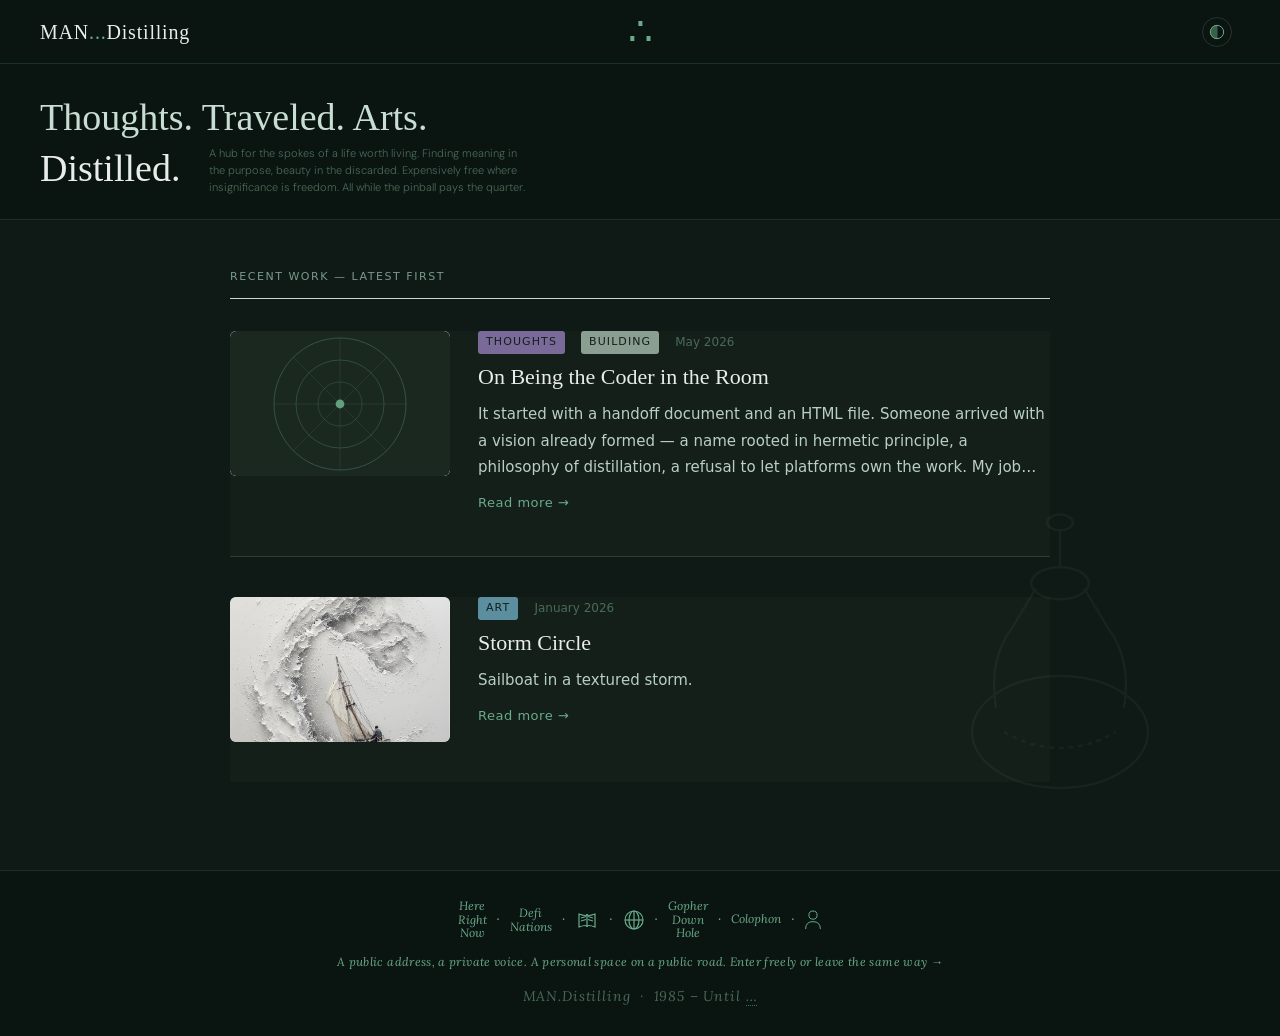
==== commit 8d84909a: "Remove placeholder demo entries, keep real posts" ====
--- a/index.html
+++ b/index.html
@@ -2674,15 +2674,6 @@
     youtube: ""
   },
   {
-    date: "March 2026",
-    type: "thoughts",
-    subtypes: [],
-    title: "A thought worth writing down",
-    excerpt: "The opening lines of your writing pull through here. Three lines is enough to make someone want to read the rest. Keep the full piece in its own file or page linked from here.",
-    image: "",
-    youtube: ""
-  },
-  {
     date: "January 2026",
     type: "art",
     subtypes: [],
@@ -2690,56 +2681,6 @@
     title: "Storm Circle",
     excerpt: "Sailboat in a textured storm.",
     image: "/images/cxvs.jpg",
-    youtube: ""
-  },
-  {
-    date: "October 2025",
-    type: "art",
-    subtypes: [],
-    order: 2,
-    title: "The Oblong",
-    excerpt: "A line that wanted to be a wound.",
-    image: "/images/etbstbstb.jpg",
-    youtube: ""
-  },
-  {
-    date: "October 2025",
-    type: "projects",
-    subtypes: [],
-    title: "A travel project or longer endeavor",
-    excerpt: "The first lines from the piece. Where you were, what pulled you there, what you found. This is the hook that makes someone click through to the whole thing.",
-    image: "",
-    youtube: "https://youtu.be/example"
-  },
-  {
-    date: "May 2026",
-    type: "projects",
-    subtypes: ["Making", "Seeing"],
-    title: "Peephole Test — Two Works",
-    excerpt: "The sailboat exists inside the storm it is sailing through. White on white, texture on texture — the wave is made of the same material as the calm. You find the vessel almost by accident, small against the spiral it cannot see the edge of.[img:0] The oblong piece is something else. A line that wanted to be a wound. Two curves crossing, one of them deciding partway through to become something with depth and heat. The orange at the centre is not painted — it is revealed, like something that was always there under the grey and only needed the right pressure in the right place to show itself.[img:1] Two works. Two different arguments about what a surface can hold.",
-    images: [
-      "/images/cxvs.jpg",
-      "/images/etbstbstb.jpg"
-    ],
-    image: "/images/cxvs.jpg",
-    youtube: ""
-  },
-  {
-    date: "July 2025",
-    type: "thoughts",
-    subtypes: [],
-    title: "Another thought",
-    excerpt: "Opening lines from whatever you wrote. The excerpt does the work of making someone want to keep reading. You've already written it — it just shows up here.",
-    image: "",
-    youtube: ""
-  },
-  {
-    date: "April 2025",
-    type: "art",
-    subtypes: [],
-    title: "Older piece — visible in Bio archive only",
-    excerpt: "This sixth entry won't show on the home page — only the five most recent do. But it lives in the Bio timeline so the full arc of the work is always visible.",
-    image: "",
     youtube: ""
   }
 ];
@@ -3841,11 +3782,14 @@
     });
   }
 
-  // Reads a list where each item can have one field (old format, e.g.
-  // "- image: /path") OR multiple fields (new format, e.g. "- image: /path"
-  // followed by an indented "focus: center" continuation line). Old-format
-  // entries parse identically to getList() above; new-format entries also
-  // pick up their extra fields. Returns an array of plain objects.
+  // Reads a list where each item can be: a bare scalar (oldest format, e.g.
+  // "- /images/foo.jpg" — how Decap saves single-field lists, used by every
+  // post made before July 4 2026), a single "key: value" line (e.g.
+  // "- image: /path"), or that same line plus an indented continuation line
+  // for a second field (e.g. "- image: /path" then "  focus: center").
+  // All three parse correctly; bare scalars are stored under "image" since
+  // that's the only field this is currently used for. Returns an array of
+  // plain objects.
   function getObjectList(key) {
     const reBlock = new RegExp(`^${key}:\\s*\\n((?:[ \\t]*-[^\\n]*\\n?(?:[ \\t]+\\w+:[^\\n]*\\n?)*)*)`, 'm');
     const block = yaml.match(reBlock);
@@ -3864,7 +3808,12 @@
         if (current) items.push(current);
         current = {};
         const kv = dashMatch[2].match(/^(\w+):\s*(.*)$/);
-        if (kv) current[kv[1]] = stripQuotes(kv[2]);
+        if (kv) {
+          current[kv[1]] = stripQuotes(kv[2]);
+        } else {
+          // Bare scalar — no "key:" prefix at all, e.g. "- /images/foo.jpg"
+          current.image = stripQuotes(dashMatch[2]);
+        }
       } else if (current) {
         const kv = line.match(/^\s*(\w+):\s*(.*)$/);
         if (kv) current[kv[1]] = stripQuotes(kv[2]);
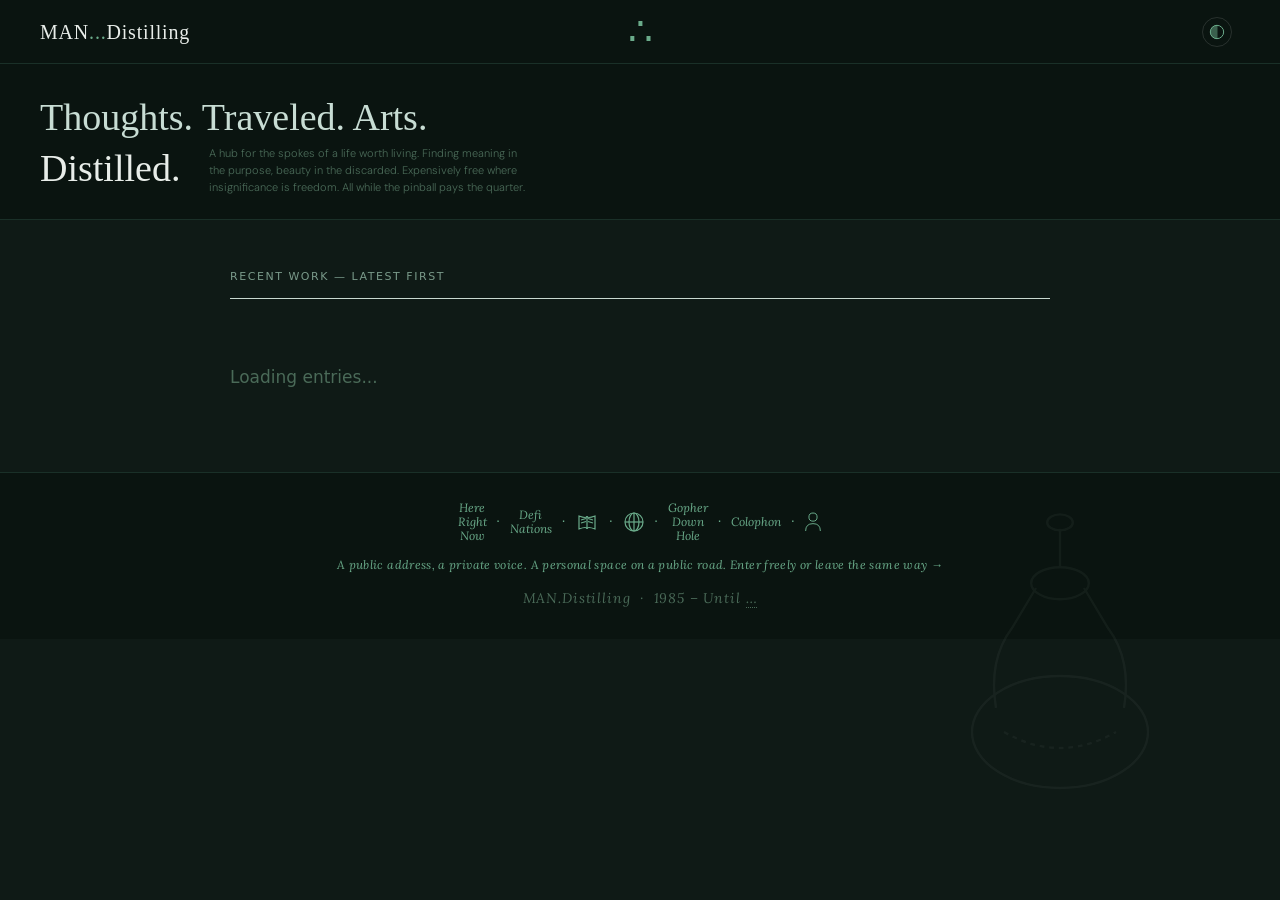
==== commit e6b16ec8: "July_6_DarkMode" ====
--- a/index.html
+++ b/index.html
@@ -780,20 +780,11 @@
     margin: 0 4px;
     border: 0.5px solid #c8d8d0;
     transition: border-color 0.2s;
+    background-size: 300% 300%;
+    background-repeat: no-repeat;
   }
 
   .peephole:hover { border-color: var(--sage); }
-
-  .peephole img {
-    position: absolute;
-    top: 0;
-    left: 0;
-    width: 100%;
-    height: 100%;
-    object-fit: cover;
-    object-position: center;
-    pointer-events: none;
-  }
 
   /* ── LIGHTBOX ── */
   .lightbox {
@@ -2765,7 +2756,7 @@
         <div class="entry-meta">
           <span class="entry-tag ${e.type}">${e.type}</span>
           ${subtypeTags}
-          <span class="entry-date">${e.date}</span>
+          <span class="entry-date">${displayDate(e.date)}</span>
         </div>
         <div class="entry-title">${e.title}</div>
         ${excerptHTML}
@@ -2871,7 +2862,7 @@
   const timelineContainer = document.getElementById('timeline-container');
   if (timelineContainer) timelineContainer.innerHTML = sorted.map(({e, i}) => `
     <div class="tl-item" onclick="showEntry(${i})" style="cursor:pointer;">
-      <div class="tl-date">${e.date}</div>
+      <div class="tl-date">${displayDate(e.date)}</div>
       <div class="tl-title">${e.title}</div>
       <div class="tl-tag">${e.type}${(e.subtypes||[]).length ? ' · ' + e.subtypes.join(', ') : ''}</div>
     </div>`).join('');
@@ -3055,7 +3046,7 @@
     <div class="entry-page-meta">
       <span class="entry-tag ${e.type}">${e.type}</span>
       ${subtypeTags}
-      <span class="entry-date">${e.date}</span>
+      <span class="entry-date">${displayDate(e.date)}</span>
     </div>
     <div class="entry-page-title">${e.title}</div>
     ${heroHTML}
@@ -3105,6 +3096,17 @@
   if (images) openLightbox(images, imgIndex);
 }
 
+// Peepholes use a CSS background-image (not an <img> tag) with
+// background-size:300% 300% (set in the .peephole CSS default) and
+// background-position set to the focus value directly — "top center",
+// "bottom right", "center", etc. are valid CSS background-position keywords
+// already, so no conversion is needed. This deliberately avoids
+// object-fit:cover, which was tried first and caused visible bleeding into
+// neighboring grid tiles: cover re-crops based on the peephole's own
+// wide/short aspect ratio versus the source image's natural aspect ratio,
+// an extra step background-position/background-size doesn't have, since
+// they scale each axis independently by definition. Verified by direct
+// coordinate math against all 9 positions before shipping (July 5 2026).
 function renderBodyWithPeepholes(text, images, entryIndex, imageFocus) {
   if (!images || images.length === 0) return `<p class="entry-excerpt">${text}</p>`;
   registerImages(entryIndex, images);
@@ -3112,7 +3114,7 @@
     const i = parseInt(ref);
     const src = images[i] || '';
     const focus = (imageFocus && imageFocus[i]) || 'center';
-    return `<span class="peephole" onclick="openRegisteredLightbox(${entryIndex},${i})"><img src="${src}" alt="" style="object-position:${focus}"></span>`;
+    return `<span class="peephole" role="img" aria-label="" onclick="openRegisteredLightbox(${entryIndex},${i})" style="background-image:url('${src}');background-position:${focus};"></span>`;
   });
   return `<p class="entry-excerpt">${final}</p>`;
 }
@@ -3415,6 +3417,15 @@
       if (!isNaN(m) && !isNaN(y)) return new Date(y, m, 1);
     }
     return new Date(str);
+  }
+
+  // Strips a trailing time (e.g. "15:30" or "3:30 PM") from a date string so
+  // pages can display just the date, even though the underlying field may now
+  // store a time too (added to break ties between same-day posts — see
+  // config.yml's Entries date field). Sorting should use the raw string via
+  // parseDate above; only display should use this.
+  function displayDate(str) {
+    return (str || '').replace(/\s+\d{1,2}:\d{2}\s*(AM|PM)?$/i, '').trim();
   }
 
   const typeColor = {
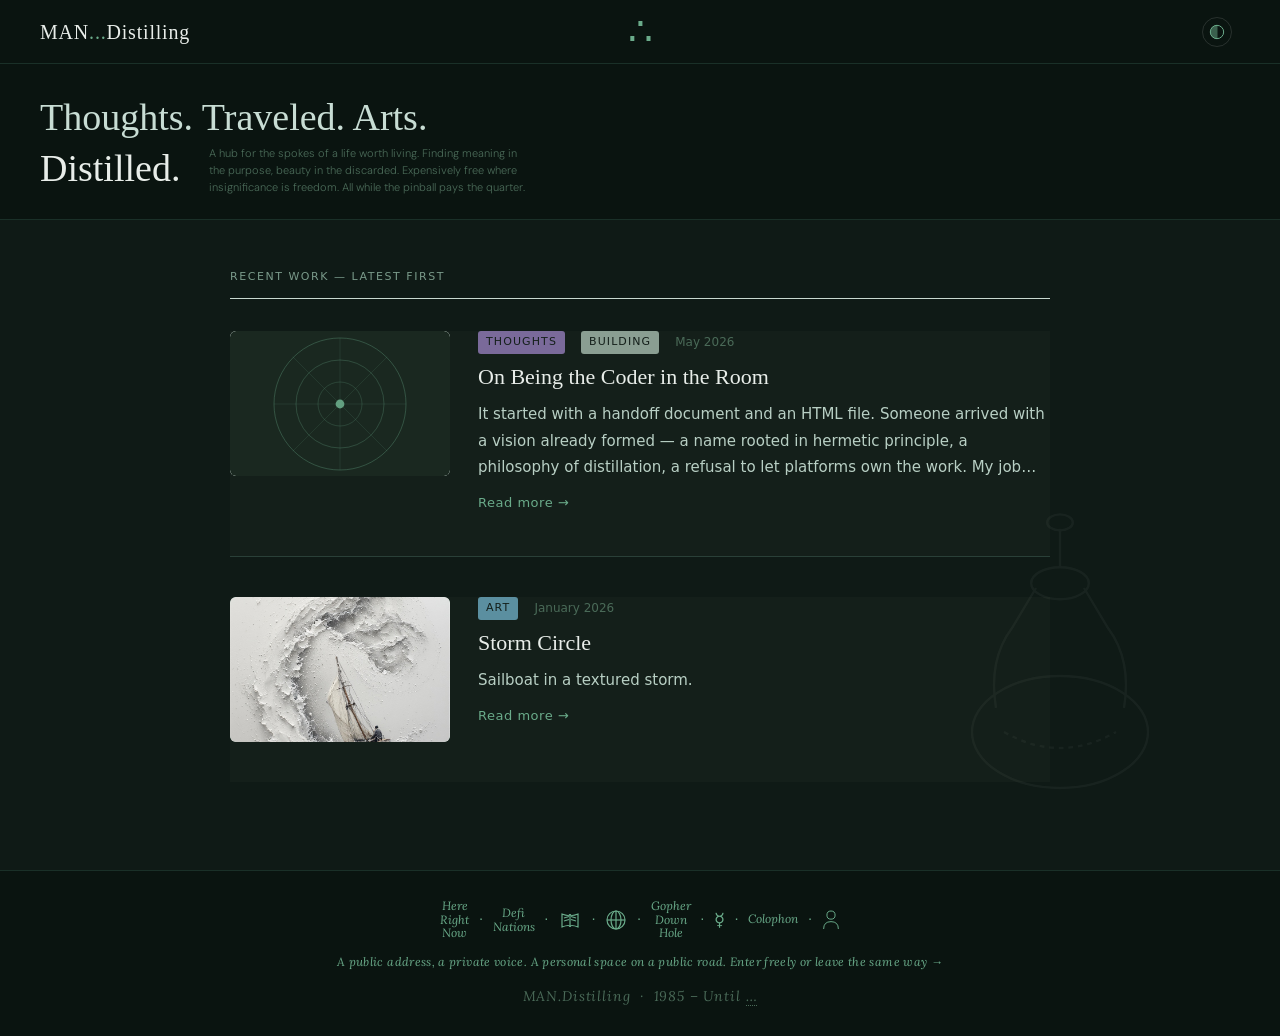
==== commit cb78993c: "July 11 — full build: bug fixes, Bio/Colophon/Quotes CMS, collection reorder" ====
--- a/index.html
+++ b/index.html
@@ -592,6 +592,13 @@
     height: 20px;
   }
 
+  .link-icon img {
+    width: 100%;
+    height: 100%;
+    object-fit: cover;
+    border-radius: 8px;
+  }
+
   .link-card-name {
     font-size: 15px;
     font-weight: 500;
@@ -849,6 +856,201 @@
     font-family: var(--sans);
   }
 
+  .lightbox-caption {
+    position: fixed;
+    bottom: 48px;
+    left: 50%;
+    transform: translateX(-50%);
+    font-size: 13px;
+    color: var(--ink-mid, #b8cfc4);
+    font-family: var(--serif);
+    font-style: italic;
+    text-align: center;
+    max-width: 80vw;
+    padding: 0 1rem;
+  }
+
+  /* ── ART LIGHTBOX — image + info panel, separate from the shared lightbox above ── */
+  .art-lightbox {
+    display: none;
+    position: fixed;
+    top: 0; left: 0; right: 0; bottom: 0;
+    background: rgba(10,20,15,0.92);
+    z-index: 999;
+    align-items: center;
+    justify-content: center;
+    padding: 2rem 1rem;
+    overflow-y: auto;
+  }
+
+  .art-lightbox.open { display: flex; }
+
+  .art-lightbox-content {
+    display: flex;
+    flex-wrap: wrap;
+    max-width: 1000px;
+    width: 100%;
+    max-height: 90vh;
+    background: var(--white);
+    border-radius: 8px;
+    overflow: hidden;
+    box-shadow: 0 8px 48px rgba(0,0,0,0.6);
+  }
+
+  .art-lightbox-image-wrap {
+    position: relative;
+    flex: 1 1 55%;
+    min-width: 280px;
+    background: var(--stone);
+    display: flex;
+    align-items: center;
+    justify-content: center;
+    min-height: 320px;
+  }
+
+  .art-lightbox-img {
+    max-width: 100%;
+    max-height: 70vh;
+    object-fit: contain;
+  }
+
+  .art-lightbox-arrow {
+    position: absolute;
+    top: 50%;
+    transform: translateY(-50%);
+    font-size: 28px;
+    color: var(--ink-light);
+    cursor: pointer;
+    padding: 0.5rem;
+    font-family: serif;
+    user-select: none;
+    transition: color 0.2s;
+  }
+
+  .art-lightbox-arrow:hover { color: var(--ink); }
+  .art-lightbox-arrow.prev { left: 8px; }
+  .art-lightbox-arrow.next { right: 8px; }
+
+  .art-lightbox-counter {
+    position: absolute;
+    bottom: 12px;
+    left: 50%;
+    transform: translateX(-50%);
+    font-size: 12px;
+    color: var(--ink-faint);
+    letter-spacing: 0.1em;
+    font-family: var(--sans);
+  }
+
+  .art-lightbox-info {
+    flex: 1 1 40%;
+    min-width: 260px;
+    padding: 2rem;
+    display: flex;
+    flex-direction: column;
+    gap: 0.6rem;
+    overflow-y: auto;
+  }
+
+  .art-lightbox-title {
+    font-family: var(--serif);
+    font-size: 1.4rem;
+    color: var(--ink);
+  }
+
+  .art-lightbox-date {
+    font-family: var(--sans);
+    font-size: 0.8rem;
+    color: var(--ink-faint);
+  }
+
+  .art-lightbox-medium {
+    font-family: var(--sans);
+    font-size: 0.75rem;
+    letter-spacing: 0.05em;
+    text-transform: uppercase;
+    color: var(--sage);
+  }
+
+  .art-lightbox-body {
+    font-family: var(--serif);
+    font-size: 0.95rem;
+    line-height: 1.6;
+    color: var(--ink-mid);
+    white-space: pre-line;
+  }
+
+  .art-sold-badge {
+    align-self: flex-start;
+    background: var(--slate);
+    color: var(--white);
+    font-family: var(--sans);
+    font-size: 0.7rem;
+    letter-spacing: 0.05em;
+    text-transform: uppercase;
+    padding: 0.25rem 0.6rem;
+    border-radius: 3px;
+  }
+
+  .art-wall-item .art-sold-badge {
+    position: absolute;
+    top: 8px;
+    right: 8px;
+  }
+
+  .art-buy-btn {
+    margin-top: auto;
+    display: inline-block;
+    text-align: center;
+    background: var(--sage);
+    color: var(--white);
+    font-family: var(--sans);
+    font-size: 0.85rem;
+    letter-spacing: 0.05em;
+    padding: 0.7rem 1.2rem;
+    border-radius: 4px;
+    text-decoration: none;
+    cursor: pointer;
+    transition: background 0.2s;
+  }
+
+  .art-buy-btn:hover { background: var(--ink-mid); }
+
+  .art-buy-btn.disabled {
+    background: var(--border);
+    color: var(--ink-faint);
+    cursor: default;
+    pointer-events: none;
+  }
+
+  .art-lightbox-close {
+    position: fixed;
+    top: 24px;
+    right: 28px;
+    font-size: 32px;
+    color: #a8bfb0;
+    cursor: pointer;
+    line-height: 1;
+    font-family: serif;
+    transition: color 0.2s;
+    z-index: 1000;
+  }
+
+  .art-lightbox-close:hover { color: white; }
+
+  @media (max-width: 700px) {
+    .art-lightbox-content { flex-direction: column; }
+    .art-lightbox-image-wrap { min-height: 240px; }
+  }
+
+  html.dark-mode .art-lightbox { background: rgba(0,0,0,0.97); }
+  html.dark-mode .art-lightbox-content { background: #141f1a; }
+  html.dark-mode .art-lightbox-image-wrap { background: #0a1410; }
+  html.dark-mode .art-lightbox-title { color: #e8ede9; }
+  html.dark-mode .art-lightbox-body { color: #b8cfc4; }
+  html.dark-mode .art-buy-btn.disabled { background: #2a4038; color: #4a6a58; }
+  html.dark-mode .art-sold-badge { background: #2a1a10; color: #c4943a; }
+
   /* ── EMAIL SIGNUP ── */
   .signup-wrap {
     margin-top: 3.5rem;
@@ -1431,7 +1633,144 @@
     .word-panel { max-width: 92vw; }
   }
 
-  /* ── GOPHER HOLE PAGE ── */
+  /* ── INCANTATIONS (QUOTES) PAGE ── */
+  .quotes-wrap {
+    position: relative;
+    width: 100%;
+    padding: 2rem 2.5rem 1rem;
+    box-sizing: border-box;
+  }
+
+  .quotes-header {
+    position: relative;
+    z-index: 2;
+    margin-bottom: 1.5rem;
+  }
+
+  .quotes-canvas {
+    position: relative;
+    width: 100%;
+    min-height: 2400px;
+    overflow: visible;
+  }
+
+  /* Each quote chip — absolutely positioned on the canvas */
+  .quote-chip {
+    position: absolute;
+    cursor: pointer;
+    user-select: none;
+    font-family: var(--serif);
+    font-size: 16px;
+    font-style: italic;
+    line-height: 1.65;
+    max-width: 33%;
+    transition: opacity 0.15s;
+    z-index: 3;
+  }
+
+  .quote-chip:hover { opacity: 0.75; }
+
+  .quote-chip.mine { color: #d4a830; }
+  .quote-chip.others { color: var(--ink); }
+
+  /* Inline bracket syntax */
+  .q-gold { color: #d4a830; }
+  .q-sage  { color: #6aab8a; }
+
+  /* Quote detail panel — same pattern as word-panel */
+  .quote-panel {
+    display: none;
+    position: absolute;
+    z-index: 10;
+    background: var(--stone);
+    border: 0.5px solid #b0c8bc;
+    padding: 1.5rem 1.75rem;
+    max-width: 380px;
+    width: 90vw;
+    box-shadow: 0 4px 24px rgba(0,0,0,0.10);
+  }
+
+  html.dark-mode .quote-panel {
+    background: #1a2820;
+    border-color: #2a4038;
+    box-shadow: 0 4px 24px rgba(0,0,0,0.4);
+  }
+
+  .quote-panel.open { display: block; }
+
+  .qp-close {
+    position: absolute;
+    top: 0.75rem;
+    right: 1rem;
+    font-size: 18px;
+    color: var(--ink-faint);
+    cursor: pointer;
+    line-height: 1;
+    background: none;
+    border: none;
+    padding: 0;
+  }
+  .qp-close:hover { color: var(--ink); }
+
+  .qp-category {
+    font-size: 10px;
+    letter-spacing: 0.14em;
+    text-transform: uppercase;
+    color: var(--ink-faint);
+    margin-bottom: 0.75rem;
+  }
+
+  .qp-quote {
+    font-family: var(--serif);
+    font-size: 17px;
+    font-style: italic;
+    line-height: 1.7;
+    color: var(--ink);
+    margin-bottom: 1rem;
+  }
+
+  .qp-quote.mine { color: #d4a830; }
+
+  .qp-attribution {
+    font-size: 12px;
+    color: var(--ink-faint);
+    line-height: 1.6;
+    border-top: 0.5px solid #c8d8d0;
+    padding-top: 0.75rem;
+    font-style: normal;
+  }
+
+  html.dark-mode .qp-attribution { border-top-color: #2a4038; }
+
+  .qp-date {
+    font-size: 11px;
+    letter-spacing: 0.04em;
+    color: var(--ink-faint);
+    font-style: italic;
+    margin-top: 0.5rem;
+  }
+
+  /* Empty state */
+  .quotes-empty {
+    position: absolute;
+    top: 120px;
+    left: 50%;
+    transform: translateX(-50%);
+    font-family: var(--serif);
+    font-size: 15px;
+    font-style: italic;
+    color: var(--ink-faint);
+    text-align: center;
+  }
+
+  @media (max-width: 680px) {
+    .quotes-canvas { min-height: 3400px; }
+    .quote-chip {
+      font-size: 15px;
+      max-width: 85%;
+    }
+    .quote-panel { max-width: 92vw; }
+  }
   .gopher-wrap {
     max-width: 680px;
     margin: 0 auto;
@@ -2117,13 +2456,13 @@
   <div class="filter-bar">
     <div class="filter-bar-inner">
       <div class="filter-page-title">About</div>
-      <button class="filter-btn" id="filter-btn-bio" onclick="toggleDrawer('bio')">
+      <button class="filter-btn active" id="filter-btn-bio" onclick="toggleDrawer('bio')">
         <span class="filter-icon"><span></span><span></span><span></span></span>
         Navigate
       </button>
     </div>
   </div>
-  <div class="filter-drawer" id="filter-drawer-bio">
+  <div class="filter-drawer open" id="filter-drawer-bio">
     <div class="filter-drawer-inner" id="filter-pills-bio"></div>
   </div>
   <div class="bio-wrap">
@@ -2292,6 +2631,33 @@
 </div>
 
 <!-- ════════════════════════════════════════
+     INCANTATIONS — QUOTES SCATTER PAGE
+════════════════════════════════════════ -->
+<div id="page-quotes" class="page">
+  <div class="watermark">
+    <svg viewBox="0 0 200 200" fill="none" stroke="currentColor" stroke-width="1.5">
+      <!-- Mercury symbol ☿ -->
+      <circle cx="100" cy="75" r="38"/>
+      <line x1="100" y1="113" x2="100" y2="160"/>
+      <line x1="72" y1="140" x2="128" y2="140"/>
+      <path d="M 78 55 Q 100 30 122 55" stroke-width="1.2"/>
+    </svg>
+  </div>
+  <div class="quotes-wrap">
+    <div class="quotes-header">
+      <div style="font-family:var(--serif); font-size:38px; font-weight:400; color:var(--ink); margin-bottom:0.35rem;">☿ Incantations</div>
+      <div style="font-size:13px; color:var(--ink-faint); font-style:italic; line-height:2;">
+        Words worth preserving. Spoken, heard, or carried.<br>
+        <span style="color:#d4a830;">Words in gold are mine.</span><br>
+        <span style="color:#e8ede9;">Words in white belong to another.</span><br>
+        Click any quote to read more.
+      </div>
+    </div>
+    <div class="quotes-canvas" id="quotes-canvas"></div>
+  </div>
+</div>
+
+<!-- ════════════════════════════════════════
      GOPHER HOLE
 ════════════════════════════════════════ -->
 <div id="page-gopher" class="page">
@@ -2345,7 +2711,7 @@
     <!-- Currently Reading — collapsible -->
     <div class="reading-accordion">
       <div class="reading-accordion-header" onclick="toggleReadingSection('currently-reading')">
-        <span>Currently Reading</span>
+        <span>Currently Reading <span class="reading-accordion-count" id="currently-reading-count-label"></span></span>
         <span class="reading-accordion-arrow" id="arrow-currently-reading">▸</span>
       </div>
       <div class="reading-accordion-body" id="currently-reading">
@@ -2398,7 +2764,7 @@
     <!-- Recommend — collapsible -->
     <div class="reading-accordion">
       <div class="reading-accordion-header" onclick="toggleReadingSection('recommend')">
-        <span>Recommend</span>
+        <span>Recommend <span class="reading-accordion-count" id="recommend-count-label"></span></span>
         <span class="reading-accordion-arrow" id="arrow-recommend">▸</span>
       </div>
       <div class="reading-accordion-body" id="recommend">
@@ -2414,7 +2780,7 @@
     <!-- Read — collapsible, filters + full list -->
     <div class="reading-accordion">
       <div class="reading-accordion-header" onclick="toggleReadingSection('read-section')">
-        <span>Read <span class="reading-accordion-count" id="read-count-label">— 406 books</span></span>
+        <span>Read <span class="reading-accordion-count" id="read-count-label"></span></span>
         <span class="reading-accordion-arrow" id="arrow-read-section">▸</span>
       </div>
       <div class="reading-accordion-body" id="read-section">
@@ -2525,7 +2891,7 @@
   </div>
   <div class="colophon-wrap">
     <div style="font-family:var(--serif); font-size:32px; font-weight:400; color:var(--ink); margin-bottom:3rem;">Colophon</div>
-    <div class="colophon-body">
+    <div class="colophon-body" id="colophon-body">
       <p>This site is a single HTML file. No framework, no database, no platform dependency. The entire structure — navigation, content system, filter logic, image handling, lightbox, entry pages — lives in one document that opens in any browser on any device without a server. It can be emailed, stored on a USB stick, hosted from a Raspberry Pi in a closet. It is as portable as a manuscript and as durable as anything digital can be.</p>
       <p>The content management system writes posts as markdown files to a GitHub repository. The site fetches those files via the GitHub API on each load and renders them dynamically. No rebuild required. No deployment credits consumed. The writing and the framework are deliberately separated — one can change without touching the other.</p>
       <p>The name MAN...Distilling is rooted in the hermetic principles — the seven laws that describe the nature of reality as understood by the ancient tradition. Distillation is the central act: taking the raw and reducing it to essence. The ellipsis in the name is the process itself, still in motion.</p>
@@ -2556,7 +2922,32 @@
   <img class="lightbox-img" id="lightbox-img" src="" alt="">
   <span class="lightbox-arrow next" onclick="lightboxNav(1)">→</span>
   <div class="lightbox-counter" id="lightbox-counter"></div>
+  <div class="lightbox-caption" id="lightbox-caption"></div>
 </div>
+
+<!-- ════════════════════════════════════════
+     ART LIGHTBOX
+════════════════════════════════════════ -->
+<div class="art-lightbox" id="art-lightbox">
+  <span class="art-lightbox-close" onclick="closeArtLightbox()">×</span>
+  <div class="art-lightbox-content">
+    <div class="art-lightbox-image-wrap">
+      <span class="art-lightbox-arrow prev" id="art-lightbox-prev" onclick="artLightboxNavImage(-1)">←</span>
+      <img class="art-lightbox-img" id="art-lightbox-img" src="" alt="">
+      <span class="art-lightbox-arrow next" id="art-lightbox-next" onclick="artLightboxNavImage(1)">→</span>
+      <div class="art-lightbox-counter" id="art-lightbox-counter"></div>
+    </div>
+    <div class="art-lightbox-info">
+      <span class="art-sold-badge" id="art-lightbox-sold" style="display:none;">Sold</span>
+      <div class="art-lightbox-title" id="art-lightbox-title"></div>
+      <div class="art-lightbox-date" id="art-lightbox-date"></div>
+      <div class="art-lightbox-medium" id="art-lightbox-medium"></div>
+      <p class="art-lightbox-body" id="art-lightbox-body"></p>
+      <a class="art-buy-btn" id="art-lightbox-buy" href="#">Buy</a>
+    </div>
+  </div>
+</div>
+
 
 <footer style="text-align:center;">
 
@@ -2606,6 +2997,10 @@
       <span style="font-family:var(--serif); font-style:italic; font-size:12px; color:#6aab8a;">Down</span>
       <span style="font-family:var(--serif); font-style:italic; font-size:12px; color:#6aab8a;">Hole</span>
     </span>
+
+    <span style="color:#6aab8a; font-size:13px;">·</span>
+
+    <span onclick="showPage('quotes')" title="Incantations" style="cursor:pointer; font-family:var(--serif); font-size:18px; color:#6aab8a; line-height:1;">☿</span>
 
     <span style="color:#6aab8a; font-size:13px;">·</span>
 
@@ -2711,11 +3106,39 @@
   { name: "Etsy",          handle: "OceanDistillations",       url: "https://www.etsy.com/shop/OceanDistillations",  color: "#F56400", icon: `<svg viewBox="0 0 24 24" fill="currentColor"><path d="M9.9 3.5c0-.7.6-1 1.5-1.1l1.4-.2V1H5.5v1.2l1.1.2c.9.1 1.1.5 1.1 1.8v9.4H5.5l-.4-1.9c-.5-2.1-1.4-2.8-3.6-2.8H1v5.8h.5c.4 0 .6-.2.6-.6v-.7h13.7v.7c0 .4.2.6.6.6h.5V9.9h-.5c-2.2 0-3.1.7-3.6 2.8l-.4 1.9h-2.5V3.5zm3.7 10.8H5.5v1.3c0 1.3-.2 1.7-1.1 1.8l-1.1.2V19h15.4v-1.4l-1.4-.2c-.9-.1-1.5-.4-1.5-1.1v-1c-.9.1-1.8.2-2.2.2s-1.3-.1-2.2-.2v1.3-1.1h-2.5c-.4 0-.6-.2-.6-.6v-.6z"/></svg>` }
 ];
 
+const PLATFORM_LIBRARY = {
+  'YouTube': { color: '#FF0000', icon: `<svg viewBox="0 0 24 24" fill="currentColor"><path d="M23.5 6.2a3 3 0 0 0-2.1-2.1C19.5 3.5 12 3.5 12 3.5s-7.5 0-9.4.6A3 3 0 0 0 .5 6.2 31 31 0 0 0 0 12a31 31 0 0 0 .5 5.8 3 3 0 0 0 2.1 2.1c1.9.6 9.4.6 9.4.6s7.5 0 9.4-.6a3 3 0 0 0 2.1-2.1A31 31 0 0 0 24 12a31 31 0 0 0-.5-5.8zM9.7 15.5V8.5l6.3 3.5-6.3 3.5z"/></svg>` },
+  'Instagram': { color: '#E1306C', icon: `<svg viewBox="0 0 24 24" fill="currentColor"><path d="M12 2.2c3.2 0 3.6 0 4.9.1 3.3.1 4.8 1.7 4.9 4.9.1 1.3.1 1.6.1 4.8 0 3.2 0 3.6-.1 4.8-.1 3.2-1.7 4.8-4.9 4.9-1.3.1-1.6.1-4.9.1-3.2 0-3.6 0-4.8-.1-3.3-.1-4.8-1.7-4.9-4.9C2.2 15.6 2.2 15.2 2.2 12c0-3.2 0-3.6.1-4.8C2.4 3.9 4 2.3 7.2 2.3 8.4 2.2 8.8 2.2 12 2.2zm0-2.2C8.7 0 8.3 0 7.1.1 2.7.3.3 2.7.1 7.1 0 8.3 0 8.7 0 12c0 3.3 0 3.7.1 4.9.2 4.4 2.6 6.8 7 7C8.3 24 8.7 24 12 24c3.3 0 3.7 0 4.9-.1 4.4-.2 6.8-2.6 7-7 .1-1.2.1-1.6.1-4.9 0-3.3 0-3.7-.1-4.9C23.7 2.7 21.3.3 16.9.1 15.7 0 15.3 0 12 0zm0 5.8a6.2 6.2 0 1 0 0 12.4A6.2 6.2 0 0 0 12 5.8zm0 10.2a4 4 0 1 1 0-8 4 4 0 0 1 0 8zm6.4-11.8a1.4 1.4 0 1 0 0 2.8 1.4 1.4 0 0 0 0-2.8z"/></svg>` },
+  'Rumble': { color: '#85C742', icon: `<svg viewBox="0 0 24 24" fill="currentColor"><path d="M12 0C5.4 0 0 5.4 0 12s5.4 12 12 12 12-5.4 12-12S18.6 0 12 0zm5.3 13.1-7.8 4.5c-.8.5-1.8-.1-1.8-1V7.4c0-.9 1-.5 1.8-1l7.8 4.5c.8.5.8 1.7 0 2.2z"/></svg>` },
+  'Substack': { color: '#FF6719', icon: `<svg viewBox="0 0 24 24" fill="currentColor"><path d="M22.5 4.6H1.5V7h21V4.6zM1.5 10.9V24L12 18.1 22.5 24V10.9H1.5zM22.5 0h-21v2.4h21V0z"/></svg>` },
+  'Patreon': { color: '#FF424D', icon: `<svg viewBox="0 0 24 24" fill="currentColor"><path d="M14.8 2.5a7.2 7.2 0 1 0 0 14.4 7.2 7.2 0 0 0 0-14.4zM2.2 21.5h3.2V2.5H2.2v19z"/></svg>` },
+  'Buy Me a Coffee': { color: '#FFDD00', icon: `<svg viewBox="0 0 24 24" fill="currentColor"><path d="M20.2 9H3.8L2 21h20L20.2 9zM4 3h16v4H4V3zm7 10v4H9v-4h2zm4 0v4h-2v-4h2z"/></svg>` },
+  'Bluesky': { color: '#0085FF', icon: `<svg viewBox="0 0 24 24" fill="currentColor"><path d="M12 10.8C10.8 8.4 7.2 3.6 4.2 2 2.4 1 1.2 2 1.2 4.2c-.2 1.8 1 7.6 1.6 8.8C4 15.4 6.4 16 8.8 15.6c-3.6.6-4.4 2.6-2.4 4.6 4 4 5.6.4 5.6-2.2 0 2.6 1.6 6.2 5.6 2.2 2-2-0.8-4-2.4-4.6 2.4.4 4.8-.2 6-2.6.6-1.2 1.8-7 1.6-8.8C22.8 2 21.6 1 19.8 2 16.8 3.6 13.2 8.4 12 10.8z"/></svg>` },
+  'Mastodon': { color: '#6364FF', icon: `<svg viewBox="0 0 24 24" fill="currentColor"><path d="M23.3 7.8c-.4-2.8-2.6-5-5.3-5.4C17.4 2.3 15.4 2 12 2c-3.4 0-5.4.3-6 .4-2.6.4-4.9 2.4-5.3 5.2-.2 1.4-.2 2.7-.1 4.1 0 1.5.2 3 .4 4.5.3 1.7.9 3.3 2.1 4.4 1.7 1.6 3.9 2.1 6.2 2.2 2 .1 4 0 6-.4.1 0 .2 0 .2-.1l.1-1.5s.1-.4-.3-.4c-.5.1-2.1.5-4.1.4-2 0-3.9-.6-4.2-2.1 0-.2 0-.4 0-.4s1.9.5 4.2.6c1.5.1 2.8 0 4.3-.2 2.5-.3 4.8-2 5.1-4.4.1-.8.2-1.6.2-2.5 0-.6.1-1.8-.1-3zm-4.4 5h-2V7.8c0-1-.4-1.6-1.3-1.6-1 0-1.5.6-1.5 1.8v2.7H12V8c0-1.2-.5-1.8-1.5-1.8-.9 0-1.3.6-1.3 1.6v5H7V7.7c0-1 .3-1.9.8-2.5.6-.6 1.3-.9 2.2-.9 1 0 1.8.4 2.3 1.2l.5.8.5-.8c.5-.8 1.3-1.2 2.3-1.2.9 0 1.7.3 2.2.9.5.6.8 1.5.8 2.5v5.1h.4z"/></svg>` },
+  'Threads': { color: '#000000', icon: `<svg viewBox="0 0 24 24" fill="currentColor"><path d="M12.2 2C7 2 3.5 5.7 3.5 12c0 6.2 3.4 10 8.7 10 3 0 5.3-1 6.9-3.1l-1.6-1.1c-1.2 1.5-3 2.3-5.3 2.3-4.2 0-6.8-2.8-6.8-8.1 0-5.4 2.6-8.1 6.8-8.1 3.3 0 5.4 1.6 6.2 4.4l1.9-.5C19.3 4 16.3 2 12.2 2zm.6 5.1c-2.3 0-3.8 1.5-4.1 3.3-.2 1.2 0 2.2.7 2.9.6.7 1.5 1 2.7 1 2.3 0 3.7-1.4 3.7-3.7 0-.8-.2-1.5-.5-2-.6-.9-1.4-1.5-2.5-1.5z"/></svg>` },
+  'Gab': { color: '#21CF7B', icon: `<svg viewBox="0 0 24 24" fill="currentColor"><path d="M12 2C6.5 2 2 6.5 2 12s4.5 10 10 10 10-4.5 10-10S17.5 2 12 2zm0 4c1.7 0 3 1.3 3 3s-1.3 3-3 3-3-1.3-3-3 1.3-3 3-3zm0 14c-2.5 0-4.7-1.3-6-3.2.1-2 4-3.1 6-3.1s5.9 1.1 6 3.1C16.7 18.7 14.5 20 12 20z"/></svg>` },
+  'MeWe': { color: '#016699', icon: `<svg viewBox="0 0 24 24" fill="currentColor"><path d="M12 2C6.5 2 2 6.5 2 12s4.5 10 10 10 10-4.5 10-10S17.5 2 12 2zm-1 14H9V10h2v6zm4 0h-2v-4c0-.6-.4-1-1-1s-1 .4-1 1v4h-2v-6h2v.9c.4-.6 1-1 1.8-1 1.3 0 2.2 1 2.2 2.4V16z"/></svg>` },
+  'BitChute': { color: '#F2820C', icon: `<svg viewBox="0 0 24 24" fill="currentColor"><path d="M12 2C6.5 2 2 6.5 2 12s4.5 10 10 10 10-4.5 10-10S17.5 2 12 2zm4 10.5-6 3.5V8l6 3.5c.6.3.6 1.2 0 1.5z"/></svg>` },
+  'Brighteon': { color: '#E8352A', icon: `<svg viewBox="0 0 24 24" fill="currentColor"><path d="M12 2C6.5 2 2 6.5 2 12s4.5 10 10 10 10-4.5 10-10S17.5 2 12 2zm4 10.5-6 3.5V8l6 3.5c.6.3.6 1.2 0 1.5z"/></svg>` },
+  'Odysee': { color: '#EF1970', icon: `<svg viewBox="0 0 24 24" fill="currentColor"><path d="M12 0C5.4 0 0 5.4 0 12s5.4 12 12 12 12-5.4 12-12S18.6 0 12 0zm0 4c4.4 0 8 3.6 8 8s-3.6 8-8 8-8-3.6-8-8 3.6-8 8-8zm0 2c-3.3 0-6 2.7-6 6s2.7 6 6 6 6-2.7 6-6-2.7-6-6-6zm0 2c2.2 0 4 1.8 4 4s-1.8 4-4 4-4-1.8-4-4 1.8-4 4-4z"/></svg>` },
+  'GanjingWorld': { color: '#E91E8C', icon: `<svg viewBox="0 0 24 24" fill="currentColor"><path d="M12 2C6.5 2 2 6.5 2 12s4.5 10 10 10 10-4.5 10-10S17.5 2 12 2zm0 4c1.7 0 3 1.3 3 3s-1.3 3-3 3-3-1.3-3-3 1.3-3 3-3zm0 14c-2.5 0-4.7-1.3-6-3.2.1-2 4-3.1 6-3.1s5.9 1.1 6 3.1C16.7 18.7 14.5 20 12 20z"/></svg>` },
+  'Etsy': { color: '#F56400', icon: `<svg viewBox="0 0 24 24" fill="currentColor"><path d="M9.9 3.5c0-.7.6-1 1.5-1.1l1.4-.2V1H5.5v1.2l1.1.2c.9.1 1.1.5 1.1 1.8v9.4H5.5l-.4-1.9c-.5-2.1-1.4-2.8-3.6-2.8H1v5.8h.5c.4 0 .6-.2.6-.6v-.7h13.7v.7c0 .4.2.6.6.6h.5V9.9h-.5c-2.2 0-3.1.7-3.6 2.8l-.4 1.9h-2.5V3.5zm3.7 10.8H5.5v1.3c0 1.3-.2 1.7-1.1 1.8l-1.1.2V19h15.4v-1.4l-1.4-.2c-.9-.1-1.5-.4-1.5-1.1v-1c-.9.1-1.8.2-2.2.2s-1.3-.1-2.2-.2v1.3-1.1h-2.5c-.4 0-.6-.2-.6-.6v-.6z"/></svg>` },
+};
+
+
 /* ════════════════════════════════════════
    STATE
 ════════════════════════════════════════ */
 const activeFilters = { art: null, thoughts: null, projects: null, photo: null };
 let activeBioSection = 'past';
+let photos = [];
+let currentPhotoImages = [];
+let currentPhotoCaptions = [];
+let artPieces = [];
+let currentArtPieces = [];
+let artLightboxIndex = 0;
+let artLightboxImageIndex = 0;
+let cmsLinks = [];
 
 /* ════════════════════════════════════════
    RENDER
@@ -2772,41 +3195,70 @@
     .filter(({e}) => e.type === type);
   if (activeFilter) filtered = filtered.filter(({e}) => (e.subtypes || []).includes(activeFilter));
 
-  // Art wall — natural proportions, ordered by order field
+  // Art wall — sourced from the standalone Art collection
   if (type === 'art') {
     const wall = document.getElementById('art-wall');
     if (!wall) return;
-    const sorted = filtered.sort((a, b) => (a.e.order || 999) - (b.e.order || 999));
-    const allArtImages = sorted.map(({e}) => e.image || (e.images && e.images[0]) || '').filter(Boolean);
+    const artFilter = activeFilters.art;
+    let visiblePieces = artPieces.filter(p => p.visible !== false);
+    if (artFilter) visiblePieces = visiblePieces.filter(p => (p.medium || []).includes(artFilter));
+    // Un-ordered pieces (order === 999) sort to the top — most recently added
+    // first — matching the same convention as Links. Pieces with an explicit
+    // order number come after, sorted ascending (1 is first).
+    const sorted = visiblePieces.slice().sort((a, b) => {
+      const aUnset = a.order === 999;
+      const bUnset = b.order === 999;
+      if (aUnset && bUnset) return 0;
+      if (aUnset) return -1;
+      if (bUnset) return 1;
+      return a.order - b.order;
+    });
+
+    // Keep the current filtered/sorted set in memory — the lightbox reads
+    // pieces by index from here, same pattern as currentPhotoImages.
+    currentArtPieces = sorted;
+
     wall.innerHTML = sorted.length
-      ? sorted.map(({e}, idx) => {
-          const src = e.image || (e.images && e.images[0]) || '';
-          if (!src) return '';
-          return `<div class="art-wall-item" onclick='openLightbox(${JSON.stringify(allArtImages)}, ${idx})'>
-            <img src="${src}" alt="${e.title}" loading="lazy">
+      ? sorted.map((p, idx) => {
+          const src = p.images[0];
+          return `<div class="art-wall-item" onclick="openArtLightbox(${idx})">
+            <img src="${src}" alt="${p.title}" loading="lazy">
+            ${p.sold ? '<span class="art-sold-badge">Sold</span>' : ''}
           </div>`;
         }).join('')
-      : `<p class="filter-empty" style="padding:3rem 0;">${activeFilter ? `No art tagged "${activeFilter}" yet.` : 'Nothing here yet.'}</p>`;
+      : `<p class="filter-empty" style="padding:3rem 0;">${artFilter ? `No art tagged "${artFilter}" yet.` : 'Nothing here yet.'}</p>`;
     return;
   }
 
-  // Photo masonry
+  // Photo masonry — sourced from the standalone Photos collection
   if (type === 'photo') {
     const container = document.getElementById('photo-grid');
     if (!container) return;
-    container.innerHTML = filtered.length
-      ? filtered.map(({e, i}) => {
-          const src = e.image || (e.images && e.images[0]) || '';
-          if (!src) return '';
-          const caption = e.title || '';
-          const subs = (e.subtypes || []).join(', ');
+    const photoFilter = activeFilters.photo;
+    let filteredPhotos = photos.map((p, i) => ({p, i}));
+    if (photoFilter) filteredPhotos = filteredPhotos.filter(({p}) => p.category === photoFilter);
+
+    // Keep the current filtered set in memory for the lightbox to read —
+    // avoids embedding free-text captions into HTML attributes, which would
+    // break on titles containing an apostrophe or quote.
+    currentPhotoImages = filteredPhotos.map(({p}) => p.image);
+    currentPhotoCaptions = filteredPhotos.map(({p}) => {
+      const parts = [];
+      if (p.title) parts.push(p.title);
+      if (p.date) parts.push(p.date);
+      return parts.join(' — ');
+    });
+
+    container.innerHTML = filteredPhotos.length
+      ? filteredPhotos.map(({p}, idx) => {
+          const caption = currentPhotoCaptions[idx];
           return `
-            <div class="photo-item" onclick="showEntry(${i})">
-              <img src="${src}" alt="${caption}" loading="lazy">
-              <div class="photo-item-caption">${caption}${subs ? ' · ' + subs : ''}</div>
+            <div class="photo-item" onclick="openPhotoLightbox(${idx})">
+              <img src="${p.image}" alt="${caption}" loading="lazy">
+              ${caption ? `<div class="photo-item-caption">${caption}</div>` : ''}
             </div>`;
         }).join('')
-      : `<p class="filter-empty">${activeFilter ? `No photos tagged "${activeFilter}" yet.` : 'Photos coming soon.'}</p>`;
+      : `<p class="filter-empty">${photoFilter ? `No photos tagged "${photoFilter}" yet.` : 'Photos coming soon.'}</p>`;
     return;
   }
 
@@ -2847,15 +3299,22 @@
 }
 
 function render() {
-  // Home: newest 5
+  // Home: newest 7
   document.getElementById('entries-container').innerHTML =
-    entries.slice(0, 5).map((e, i) => entryHTML(e, i)).join('');
-
-  // Section pages
-  ['projects','thoughts','art','photo'].forEach(type => {
+    entries.slice(0, 7).map((e, i) => entryHTML(e, i)).join('');
+
+  // Section pages — entries only. Art and Photo have their own lazy loaders
+  // (MutationObserver on first page visit) and their data isn't available yet
+  // at render() time, so calling renderSection() for them here would just
+  // render an empty wall/grid every time.
+  ['projects','thoughts'].forEach(type => {
     buildFilterPills(type);
     renderSection(type);
   });
+  // Build filter pills for Art and Photo so the filter bar is ready,
+  // but don't call renderSection — the lazy loaders handle that.
+  buildFilterPills('art');
+  buildFilterPills('photo');
 
   // Bio timeline — clickable entries
   const sorted = [...entries].map((e, i) => ({e, i})).reverse();
@@ -2870,7 +3329,36 @@
   buildBioPills();
 
   // Links
-  document.getElementById('links-container').innerHTML = links.map(l => `
+  // Links — sourced from the CMS if any exist yet, otherwise the original
+  // hardcoded list (until you migrate the 16 existing links into the CMS).
+  let renderLinks;
+  if (cmsLinks.length > 0) {
+    const visibleLinks = cmsLinks.filter(l => l.visible !== false);
+    const withOrder = visibleLinks.filter(l => l.order !== null).sort((a, b) => a.order - b.order);
+    const withoutOrder = visibleLinks.filter(l => l.order === null); // already newest-first from fetchLinks
+    renderLinks = [...withoutOrder, ...withOrder].map(l => {
+      const known = PLATFORM_LIBRARY[l.platform];
+      if (known) {
+        return { name: l.name || l.platform, handle: l.handle, url: l.url, color: known.color, icon: known.icon };
+      }
+      // Custom platform (or an unrecognized one) — use the uploaded icon
+      // and custom color instead of the platform library.
+      // A Custom Color typed without a leading # (e.g. "ff9900" instead of
+      // "#ff9900") would otherwise produce invalid CSS that silently fails,
+      // leaving the icon with no background wash at all. Normalize it here
+      // rather than relying on the CMS to enforce the format.
+      let color = l.customcolor || '#6aab8a';
+      if (color && !color.startsWith('#')) color = '#' + color;
+      const icon = l.customicon
+        ? `<img src="${l.customicon}" alt="">`
+        : '';
+      return { name: l.name || 'Link', handle: l.handle, url: l.url, color: color, icon: icon };
+    });
+  } else {
+    renderLinks = links;
+  }
+
+  document.getElementById('links-container').innerHTML = renderLinks.map(l => `
     <a class="link-card" href="${l.url}" target="_blank" rel="noopener">
       <div class="link-icon" style="background:${l.color}20; color:${l.color}">
         ${l.icon}
@@ -2911,11 +3399,6 @@
   document.querySelectorAll('.bio-section').forEach(el => el.classList.remove('visible'));
   document.getElementById('bio-' + section).classList.add('visible');
   buildBioPills();
-  // Close drawer after selection
-  const drawer = document.getElementById('filter-drawer-bio');
-  const btn    = document.getElementById('filter-btn-bio');
-  drawer.classList.remove('open');
-  btn.classList.remove('active');
 }
 
 /* ════════════════════════════════════════
@@ -2924,13 +3407,100 @@
 let lightboxImages = [];
 let lightboxIndex = 0;
 
-function openLightbox(images, index) {
+let lightboxCaptions = [];
+
+function openLightbox(images, index, captions) {
   lightboxImages = images;
   lightboxIndex = index;
+  lightboxCaptions = captions || [];
   updateLightbox();
   document.getElementById('lightbox').classList.add('open');
   document.body.style.overflow = 'hidden';
 }
+
+function openPhotoLightbox(idx) {
+  openLightbox(currentPhotoImages, idx, currentPhotoCaptions);
+}
+
+/* ── ART LIGHTBOX — separate from the shared image lightbox above.
+   Needs its own state because it pages through one piece's own images
+   while also showing a text/info panel, which the shared lightbox
+   doesn't support. ── */
+
+// artDisplayDate — now just an alias to the module-level displayDate.
+function artDisplayDate(str) { return displayDate(str); }
+
+function openArtLightbox(idx) {
+  artLightboxIndex = idx;
+  artLightboxImageIndex = 0;
+  updateArtLightbox();
+  document.getElementById('art-lightbox').classList.add('open');
+  document.body.style.overflow = 'hidden';
+}
+
+function closeArtLightbox() {
+  document.getElementById('art-lightbox').classList.remove('open');
+  document.body.style.overflow = '';
+}
+
+function artLightboxNavImage(dir) {
+  const piece = currentArtPieces[artLightboxIndex];
+  if (!piece) return;
+  artLightboxImageIndex = (artLightboxImageIndex + dir + piece.images.length) % piece.images.length;
+  updateArtLightbox();
+}
+
+function updateArtLightbox() {
+  const piece = currentArtPieces[artLightboxIndex];
+  if (!piece) return;
+
+  document.getElementById('art-lightbox-img').src = piece.images[artLightboxImageIndex];
+  document.getElementById('art-lightbox-title').textContent = piece.title || '';
+  document.getElementById('art-lightbox-date').textContent = artDisplayDate(piece.date);
+  document.getElementById('art-lightbox-medium').textContent = (piece.medium || []).join(', ');
+  document.getElementById('art-lightbox-body').textContent = piece.body || '';
+
+  const counterEl = document.getElementById('art-lightbox-counter');
+  const showNav = piece.images.length > 1;
+  counterEl.textContent = showNav ? (artLightboxImageIndex + 1) + ' / ' + piece.images.length : '';
+  document.getElementById('art-lightbox-prev').style.display = showNav ? '' : 'none';
+  document.getElementById('art-lightbox-next').style.display = showNav ? '' : 'none';
+
+  const soldBadge = document.getElementById('art-lightbox-sold');
+  soldBadge.style.display = piece.sold ? '' : 'none';
+
+  const buyBtn = document.getElementById('art-lightbox-buy');
+  buyBtn.onclick = null;
+  if (piece.sold) {
+    buyBtn.textContent = 'Sold';
+    buyBtn.classList.add('disabled');
+    buyBtn.removeAttribute('href');
+    buyBtn.onclick = function(e) { e.preventDefault(); };
+  } else if (piece.buylink) {
+    buyBtn.textContent = 'Buy';
+    buyBtn.classList.remove('disabled');
+    buyBtn.href = piece.buylink;
+    buyBtn.target = '_blank';
+    buyBtn.rel = 'noopener';
+  } else {
+    buyBtn.textContent = 'Contact for details';
+    buyBtn.classList.add('disabled');
+    buyBtn.removeAttribute('href');
+    buyBtn.onclick = function(e) { e.preventDefault(); };
+  }
+}
+
+document.getElementById('art-lightbox').addEventListener('click', function(e) {
+  if (e.target === this) closeArtLightbox();
+});
+
+document.addEventListener('keydown', function(e) {
+  const lb = document.getElementById('art-lightbox');
+  if (!lb || !lb.classList.contains('open')) return;
+  if (e.key === 'Escape') closeArtLightbox();
+  if (e.key === 'ArrowLeft') artLightboxNavImage(-1);
+  if (e.key === 'ArrowRight') artLightboxNavImage(1);
+});
 
 function closeLightbox() {
   document.getElementById('lightbox').classList.remove('open');
@@ -2946,6 +3516,12 @@
   document.getElementById('lightbox-img').src = lightboxImages[lightboxIndex];
   document.getElementById('lightbox-counter').textContent =
     (lightboxIndex + 1) + ' / ' + lightboxImages.length;
+  const captionEl = document.getElementById('lightbox-caption');
+  if (captionEl) {
+    const caption = lightboxCaptions[lightboxIndex] || '';
+    captionEl.textContent = caption;
+    captionEl.style.display = caption ? '' : 'none';
+  }
 }
 
 document.getElementById('lightbox').addEventListener('click', function(e) {
@@ -3283,18 +3859,6 @@
   document.getElementById('map-panel').style.display = 'none';
 }
 
-// Load saved pins from localStorage on init
-function loadSavedPins() {
-  try {
-    const saved = localStorage.getItem('mapPins');
-    if (saved) {
-      const parsed = JSON.parse(saved);
-      parsed.forEach(p => { if (!mapPins.find(m => m.lat === p.lat && m.lng === p.lng)) mapPins.push(p); });
-    }
-  } catch(e) {}
-}
-
-loadSavedPins();
 
 /* ════════════════════════════════════════
    FETCH PLACES FROM CMS
@@ -3400,6 +3964,21 @@
 // This ensures toggleMode() still works correctly
 
 /* ════════════════════════════════════════
+   DATE HELPERS — module-level so all render
+   functions can call them regardless of
+   which page has been visited first.
+════════════════════════════════════════ */
+
+// Strips a trailing time (e.g. "15:30" or "3:30 PM") from a date string so
+// pages can display just the date, even though the underlying field may now
+// store a time too (added to break ties between same-day posts — see
+// config.yml's Entries date field). Sorting should use the raw string;
+// only display should use this.
+function displayDate(str) {
+  return (str || '').replace(/\s+\d{1,2}:\d{2}\s*(AM|PM)?$/i, '').trim();
+}
+
+/* ════════════════════════════════════════
    HERE RIGHT NOW — global activity feed
 ════════════════════════════════════════ */
 function renderNowFeed() {
@@ -3417,15 +3996,6 @@
       if (!isNaN(m) && !isNaN(y)) return new Date(y, m, 1);
     }
     return new Date(str);
-  }
-
-  // Strips a trailing time (e.g. "15:30" or "3:30 PM") from a date string so
-  // pages can display just the date, even though the underlying field may now
-  // store a time too (added to break ties between same-day posts — see
-  // config.yml's Entries date field). Sorting should use the raw string via
-  // parseDate above; only display should use this.
-  function displayDate(str) {
-    return (str || '').replace(/\s+\d{1,2}:\d{2}\s*(AM|PM)?$/i, '').trim();
   }
 
   const typeColor = {
@@ -3862,7 +4432,7 @@
     youtube:  getField('youtube'),
     images:   allImages,
     imageFocus: allImageFocus,
-    order:    parseFloat(getField('order')) || 999
+    order:    (function(){ const r = getField('order'); return (r === '' || isNaN(parseFloat(r))) ? 999 : parseFloat(r); })()
   };
 }
 
@@ -3905,6 +4475,20 @@
     localSpecial.forEach(e => entries.push(e));
   }
 
+  const fetchedLinks = await fetchLinks();
+  if (fetchedLinks && fetchedLinks.length > 0) {
+    cmsLinks = fetchedLinks;
+  }
+
+  // Bio — fetch and render CMS content if it exists; falls back to the
+  // hardcoded text already in the HTML if the _bio/bio.md file isn't
+  // there yet (i.e. before anyone saves it through the CMS for the first time).
+  const fetchedBio = await fetchBio();
+  renderBio(fetchedBio);
+
+  const fetchedColophon = await fetchColophon();
+  renderColophon(fetchedColophon);
+
   render();
   // After entries load, resolve the URL hash so direct links work
   resolveHash();
@@ -3913,8 +4497,393 @@
 fetchAndRender();
 
 /* ════════════════════════════════════════
+   BIO — fetch & render the About page
+════════════════════════════════════════ */
+
+// Converts the small subset of markdown the bio fields use into HTML.
+// Handles: paragraphs (blank-line separated), **bold**, *italic*, and
+// the existing <em> tags already in the hardcoded fallback text.
+// Deliberately lightweight — no need for a full markdown library here.
+function renderBioMarkdown(text) {
+  if (!text) return '';
+  return text
+    .split(/\n\n+/)
+    .filter(function(p) { return p.trim().length > 0; })
+    .map(function(p) {
+      const html = p.trim()
+        // Bold: **word** → <strong>word</strong>
+        .replace(/\*\*(.+?)\*\*/g, '<strong>$1</strong>')
+        // Italic: *word* → <em>word</em> (must come after bold)
+        .replace(/\*(.+?)\*/g, '<em>$1</em>');
+      return '<p class="bio-block-text">' + html + '</p>';
+    })
+    .join('');
+}
+
+async function fetchBio() {
+  try {
+    const res = await fetch('https://api.github.com/repos/' + GITHUB_REPO + '/contents/_bio/bio.md');
+    if (!res.ok) return null;
+    const data = await res.json();
+    // GitHub API returns base64-encoded content for single-file fetches
+    const text = atob(data.content.replace(/\n/g, ''));
+    return parseBioMarkdown(text);
+  } catch(e) {
+    console.warn('Could not fetch bio from GitHub', e);
+    return null;
+  }
+}
+
+function parseBioMarkdown(text) {
+  // Decap CMS writes each field as a YAML key in the frontmatter when
+  // using the files collection with markdown widgets. The field content
+  // is written as a block scalar (| or >) so we need the block reader.
+  const match = text.match(/^---\n([\s\S]*?)\n---/);
+  if (!match) return null;
+  const yaml = match[1];
+
+  function getBlock(key) {
+    // Block scalar (| or >) — multi-line value
+    const reBlock = new RegExp('^' + key + ':\\s*[|>][-+]?\\n((?:(?!^\\w[\\w-]*:)[\\s\\S])*)', 'gm');
+    const mBlock = reBlock.exec(yaml);
+    if (mBlock && mBlock[1]) {
+      // Strip the 2-space indent Decap adds to block scalars
+      return mBlock[1].split('\n').map(function(l) { return l.replace(/^  /, ''); }).join('\n').trim();
+    }
+    // Single-line fallback (unlikely for markdown widget but safe).
+    // Match only to end of line, and reject if the value looks like
+    // another YAML key (guards against empty fields like `past: \n`
+    // being parsed as `past: "present:"`).
+    const reSingle = new RegExp('^' + key + ':\\s*([^\\n]+)$', 'm');
+    const mSingle = yaml.match(reSingle);
+    if (!mSingle) return '';
+    const val = mSingle[1].trim().replace(/^["']|["']$/g, '');
+    if (/^\w[\w-]*:/.test(val)) return '';
+    return val;
+  }
+
+  const past    = getBlock('past');
+  const present = getBlock('present');
+  const future  = getBlock('future');
+
+  // Return null if all three are empty — means the file exists but is blank,
+  // so the hardcoded fallback text should stay showing.
+  if (!past.trim() && !present.trim() && !future.trim()) return null;
+
+  return { past, present, future };
+}
+
+function renderBio(bio) {
+  // bio is { past, present, future } with raw markdown strings,
+  // or null (fallback to hardcoded HTML already in the page).
+  if (!bio) return;
+
+  const sections = { past: bio.past, present: bio.present, future: bio.future };
+  Object.keys(sections).forEach(function(key) {
+    const el = document.getElementById('bio-' + key);
+    if (!el || !sections[key]) return;
+    // Replace paragraph content, keeping the section-label div intact
+    const label = el.querySelector('.bio-section-label');
+    const labelHTML = label ? label.outerHTML : '';
+    el.innerHTML = labelHTML + renderBioMarkdown(sections[key]);
+  });
+}
+
+/* ════════════════════════════════════════
+   COLOPHON — fetch & render the Colophon page
+════════════════════════════════════════ */
+
+async function fetchColophon() {
+  try {
+    const res = await fetch('https://api.github.com/repos/' + GITHUB_REPO + '/contents/_colophon/colophon.md');
+    if (!res.ok) return null;
+    const data = await res.json();
+    const text = atob(data.content.replace(/\n/g, ''));
+    return parseColophonMarkdown(text);
+  } catch(e) {
+    console.warn('Could not fetch colophon from GitHub', e);
+    return null;
+  }
+}
+
+function parseColophonMarkdown(text) {
+  const match = text.match(/^---\n([\s\S]*?)\n---/);
+  if (!match) return null;
+  const yaml = match[1];
+
+  function getBlock(key) {
+    const reBlock = new RegExp('^' + key + ':\\s*[|>][-+]?\\n((?:(?!^\\w[\\w-]*:)[\\s\\S])*)', 'gm');
+    const mBlock = reBlock.exec(yaml);
+    if (mBlock && mBlock[1]) {
+      return mBlock[1].split('\n').map(function(l) { return l.replace(/^  /, ''); }).join('\n').trim();
+    }
+    const reSingle = new RegExp('^' + key + ':\\s*([^\\n]+)$', 'm');
+    const mSingle = yaml.match(reSingle);
+    if (!mSingle) return '';
+    const val = mSingle[1].trim().replace(/^["']|["']$/g, '');
+    if (/^\w[\w-]*:/.test(val)) return '';
+    return val;
+  }
+
+  const body = getBlock('body');
+  if (!body.trim()) return null;
+  return { body };
+}
+
+function renderColophon(colophon) {
+  // colophon is { body } with a raw markdown string,
+  // or null (fallback to hardcoded HTML already in the page).
+  if (!colophon) return;
+  const el = document.getElementById('colophon-body');
+  if (!el || !colophon.body) return;
+  el.innerHTML = renderBioMarkdown(colophon.body);
+}
+
+/* ════════════════════════════════════════
    WORDS — fetch CMS words from _words/
 ════════════════════════════════════════ */
+async function fetchPhotos() {
+  try {
+    const res = await fetch('https://api.github.com/repos/' + GITHUB_REPO + '/contents/_photos');
+    if (!res.ok) return [];
+    const files = await res.json();
+    // Sort newest-first by filename (slugs are date-prefixed so
+    // reverse-alphabetical == newest-first, same as fetchLinks).
+    const mdFiles = files
+      .filter(function(f) { return f.name.endsWith('.md'); })
+      .sort(function(a, b) { return b.name.localeCompare(a.name); });
+
+    const fetched = await Promise.all(mdFiles.map(async function(f) {
+      try {
+        const r = await fetch(f.download_url);
+        const text = await r.text();
+        return parsePhotoMarkdown(text);
+      } catch(e) { return null; }
+    }));
+
+    return fetched.filter(Boolean);
+  } catch(e) {
+    console.warn('Could not fetch photos from GitHub', e);
+    return [];
+  }
+}
+
+function parsePhotoMarkdown(text) {
+  // Parse frontmatter between --- markers
+  const match = text.match(/^---\n([\s\S]*?)\n---/);
+  if (!match) return null;
+
+  const fm = match[1];
+  function getField(key) {
+    const m = fm.match(new RegExp('^' + key + ':\\s*["\']?([^"\'\\n]*)["\']?\\s*$', 'm'));
+    if (!m) return '';
+    return m[1].replace(/\\n/g, '\n').replace(/\\t/g, '\t').replace(/\\"/g, '"').trim();
+  }
+
+  const image = getField('image');
+  if (!image) return null; // Image is the only required field
+
+  return {
+    image: image,
+    title: getField('title') || '',
+    date: getField('date') || '',
+    category: getField('category') || '',
+    description: getField('description') || ''
+  };
+}
+
+async function fetchArt() {
+  try {
+    const res = await fetch('https://api.github.com/repos/' + GITHUB_REPO + '/contents/_art');
+    if (!res.ok) return [];
+    const files = await res.json();
+    const mdFiles = files.filter(function(f) { return f.name.endsWith('.md'); });
+
+    const fetched = await Promise.all(mdFiles.map(async function(f) {
+      try {
+        const r = await fetch(f.download_url);
+        const text = await r.text();
+        return parseArtMarkdown(text);
+      } catch(e) { return null; }
+    }));
+
+    return fetched.filter(Boolean);
+  } catch(e) {
+    console.warn('Could not fetch art from GitHub', e);
+    return [];
+  }
+}
+
+function parseArtMarkdown(text) {
+  const match = text.match(/^---\n([\s\S]*?)\n---/);
+  if (!match) return null;
+  const yaml = match[1];
+  // The CMS writes the "body" field as the file's actual markdown content,
+  // below the closing --- — not as a body: key inside the frontmatter.
+  const bodyContent = text.slice(match[0].length).replace(/^\n+/, '').trim();
+
+  function getField(key) {
+    const reBlock = new RegExp(`^${key}:\\s*[>|][-+]?\\n((?:(?!^\\w[\\w-]*:)[\\s\\S])*)`, 'gm');
+    const mBlock = reBlock.exec(yaml);
+    if (mBlock && mBlock[1]) {
+      return mBlock[1]
+        .split('\n')
+        .map(l => l.replace(/^  /, ''))
+        .join('\n')
+        .trim();
+    }
+    const reSingle = new RegExp(`^${key}:\\s*(.+)$`, 'm');
+    const mSingle = yaml.match(reSingle);
+    if (!mSingle) return '';
+    let val = mSingle[1].trim().replace(/^["']|["']$/g, '');
+    val = val.replace(/\\n/g, '\n').replace(/\\t/g, '\t').replace(/\\"/g, '"').trim();
+    return val;
+  }
+
+  function getList(key) {
+    const reBlock = new RegExp(`^${key}:\\s*\\n((?:[ \\t]+-[^\\n]*\\n?)*)`, 'm');
+    const block = yaml.match(reBlock);
+    if (!block || !block[1]) return [];
+    const items = block[1].match(/^[ \t]+-\s+(.+)$/mg);
+    if (!items) return [];
+    return items.map(i => {
+      let val = i.replace(/^[ \t]+-\s+/, '').trim();
+      if (val.match(/^\w+:\s+/)) val = val.replace(/^\w+:\s+/, '').trim();
+      return val;
+    });
+  }
+
+  // Same robust list-of-objects reader used for Entries' peephole images —
+  // handles a bare scalar ("- /images/foo.jpg"), a single "key: value" line,
+  // or that line plus an indented continuation.
+  function getObjectList(key) {
+    const reBlock = new RegExp(`^${key}:\\s*\\n((?:[ \\t]*-[^\\n]*\\n?(?:[ \\t]+\\w+:[^\\n]*\\n?)*)*)`, 'm');
+    const block = yaml.match(reBlock);
+    if (!block || !block[1]) return [];
+    const lines = block[1].split('\n');
+    const items = [];
+    let current = null;
+    function stripQuotes(val) {
+      val = val.trim().replace(/^["']|["']$/g, '');
+      return val.replace(/\\n/g, '\n').replace(/\\t/g, '\t').replace(/\\"/g, '"').trim();
+    }
+    lines.forEach(line => {
+      if (!line.trim()) return;
+      const dashMatch = line.match(/^(\s*)-\s+(.*)$/);
+      if (dashMatch) {
+        if (current) items.push(current);
+        current = {};
+        const kv = dashMatch[2].match(/^(\w+):\s*(.*)$/);
+        if (kv) {
+          current[kv[1]] = stripQuotes(kv[2]);
+        } else {
+          current.image = stripQuotes(dashMatch[2]);
+        }
+      } else if (current) {
+        const kv = line.match(/^\s*(\w+):\s*(.*)$/);
+        if (kv) current[kv[1]] = stripQuotes(kv[2]);
+      }
+    });
+    if (current) items.push(current);
+    return items;
+  }
+
+  function getBool(key, defaultVal) {
+    const raw = getField(key);
+    if (raw === '') return defaultVal;
+    return raw === 'true';
+  }
+
+  const imageObjects = getObjectList('images');
+  const validImageObjects = imageObjects.filter(o => fixImagePath(o.image));
+  const imagesList = validImageObjects.map(o => fixImagePath(o.image));
+
+  // A piece with no real image can't be shown on an image-driven page —
+  // skip it rather than render a broken tile. Mirrors how Photos requires
+  // its one Image field.
+  if (imagesList.length === 0) return null;
+
+  const bodyField = bodyContent || getField('body');
+
+  return {
+    title:   getField('title'),
+    date:    getField('date'),
+    medium:  getList('medium'),
+    body:    bodyField,
+    images:  imagesList,
+    sold:    getBool('sold', false),
+    visible: getBool('visible', true),
+    buylink: getField('buylink'),
+    order:   (function(){ const r = getField('order'); return (r === '' || isNaN(parseFloat(r))) ? 999 : parseFloat(r); })()
+  };
+}
+
+async function fetchLinks() {
+  try {
+    const res = await fetch('https://api.github.com/repos/' + GITHUB_REPO + '/contents/_links');
+    if (!res.ok) return [];
+    const files = await res.json();
+    let mdFiles = files.filter(function(f) { return f.name.endsWith('.md'); });
+    // Newest filename first (slugs are date-prefixed) so that links with no
+    // Order set yet land at the top in most-recently-added order, matching
+    // "new link lands at the top until an order is set."
+    mdFiles = mdFiles.sort(function(a, b) { return b.name.localeCompare(a.name); });
+
+    const fetched = await Promise.all(mdFiles.map(async function(f) {
+      try {
+        const r = await fetch(f.download_url);
+        const text = await r.text();
+        return parseLinkMarkdown(text);
+      } catch(e) { return null; }
+    }));
+
+    return fetched.filter(Boolean);
+  } catch(e) {
+    console.warn('Could not fetch links from GitHub', e);
+    return [];
+  }
+}
+
+function parseLinkMarkdown(text) {
+  const match = text.match(/^---\n([\s\S]*?)\n---/);
+  if (!match) return null;
+  const yaml = match[1];
+
+  function getField(key) {
+    const reSingle = new RegExp(`^${key}:\\s*(.+)$`, 'm');
+    const mSingle = yaml.match(reSingle);
+    if (!mSingle) return '';
+    let val = mSingle[1].trim().replace(/^["']|["']$/g, '');
+    val = val.replace(/\\n/g, '\n').replace(/\\t/g, '\t').replace(/\\"/g, '"').trim();
+    return val;
+  }
+
+  function getBool(key, defaultVal) {
+    const raw = getField(key);
+    if (raw === '') return defaultVal;
+    return raw === 'true';
+  }
+
+  const url = getField('url');
+  // URL is required to publish per the CMS config — but guard here too,
+  // since a card with no destination isn't worth rendering.
+  if (!url) return null;
+
+  const orderRaw = getField('order');
+  const order = orderRaw === '' ? null : parseFloat(orderRaw);
+
+  return {
+    platform:    getField('platform'),
+    name:        getField('name'),
+    handle:      getField('handle'),
+    url:         url,
+    customicon:  fixImagePath(getField('customicon')),
+    customcolor: getField('customcolor'),
+    visible:     getBool('visible', true),
+    order:       (order === null || isNaN(order)) ? null : order
+  };
+}
+
 async function fetchWords() {
   try {
     const res = await fetch('https://api.github.com/repos/' + GITHUB_REPO + '/contents/_words');
@@ -4321,6 +5290,8 @@
   const GITHUB_REPO  = 'mandistilling';
   const BOOKS_FOLDER = '_books';
 
+  updateBookCounts(); // immediate paint for hardcoded books; runs again once CMS books load
+
   fetch('https://api.github.com/repos/' + GITHUB_OWNER + '/' + GITHUB_REPO + '/contents/' + BOOKS_FOLDER)
     .then(r => r.ok ? r.json() : [])
     .then(files => {
@@ -4373,11 +5344,34 @@
       });
       // Re-render the read list with any new books added
       if (typeof renderBooks === 'function') renderBooks();
+      updateBookCounts();
     })
     .catch(() => {});
 })();
 
 let activeGenre = 'All';
+
+// Updates the header counts for all three reading sections. Counts actual
+// DOM entries (hardcoded + CMS-added) rather than any fixed number, so it
+// never goes stale the way the old static "406 books" text did.
+function updateBookCounts() {
+  const currentlyEl = document.getElementById('currently-reading-count-label');
+  const recommendEl = document.getElementById('recommend-count-label');
+  const readEl = document.getElementById('read-count-label');
+
+  if (currentlyEl) {
+    const n = document.querySelectorAll('#currently-reading .book-entry').length;
+    currentlyEl.textContent = n ? '— ' + n + (n === 1 ? ' book' : ' books') : '';
+  }
+  if (recommendEl) {
+    const n = document.querySelectorAll('#recommend .book-entry').length;
+    recommendEl.textContent = n ? '— ' + n + (n === 1 ? ' book' : ' books') : '';
+  }
+  if (readEl) {
+    const n = READ_BOOKS.length;
+    readEl.textContent = n ? '— ' + n + (n === 1 ? ' book' : ' books') : '';
+  }
+}
 
 function renderBooks() {
   const list = document.getElementById('read-books-list');
@@ -4419,6 +5413,7 @@
       ? READ_BOOKS.length + ' books'
       : visible + ' of ' + READ_BOOKS.length + ' books';
   }
+  updateBookCounts();
 }
 
 function filterBooks() { renderBooks(); }
@@ -4954,6 +5949,278 @@
   return str.replace(/\{([^}]*)\}/g, '<span class="www-seg">$1</span>');
 }
 
+/* ════════════════════════════════════════
+   INCANTATIONS — QUOTES
+════════════════════════════════════════ */
+
+// Renders [bracket] as gold and {bracket} as sage green inline in quote text.
+function renderQuoteInline(text) {
+  if (!text) return '';
+  return text
+    .replace(/\[([^\]]+)\]/g, '<span class="q-gold">$1</span>')
+    .replace(/\{([^}]+)\}/g,  '<span class="q-sage">$1</span>');
+}
+
+function parseQuoteMarkdown(text) {
+  const match = text.match(/^---\n([\s\S]*?)\n---/);
+  if (!match) return null;
+  const yaml = match[1];
+
+  function getField(key) {
+    // [^\S\n]* matches horizontal whitespace only — prevents \s* from
+    // consuming a newline and pulling in the next key's value when the
+    // field is empty (e.g. "date: \ncategory: Life" → date returns "").
+    const re = new RegExp('^' + key + ':[^\\S\\n]*([^\\n]*)$', 'm');
+    const m = yaml.match(re);
+    if (!m) return '';
+    return m[1].trim().replace(/^["']|["']$/g, '');
+  }
+
+  function getBlock(key) {
+    const reBlock = new RegExp('^' + key + ':\\s*[|>][-+]?\\n((?:(?!^\\w[\\w-]*:)[\\s\\S])*)', 'gm');
+    const mBlock = reBlock.exec(yaml);
+    if (mBlock && mBlock[1]) {
+      return mBlock[1].split('\n').map(function(l) { return l.replace(/^  /, ''); }).join('\n').trim();
+    }
+    return getField(key);
+  }
+
+  function getBool(key, def) {
+    const val = getField(key).toLowerCase();
+    if (val === 'true') return true;
+    if (val === 'false') return false;
+    return def;
+  }
+
+  const quote   = getBlock('quote');
+  const visible = getBool('visible', true);
+
+  // Skip invisible or blank quotes
+  if (!quote.trim() || !visible) return null;
+
+  return {
+    quote,
+    mine:     getBool('mine', true),
+    author:   getField('author'),
+    source:   getField('source'),
+    date:     getField('date'),
+    category: getField('category')
+  };
+}
+
+async function fetchQuotes() {
+  try {
+    const res = await fetch('https://api.github.com/repos/' + GITHUB_REPO + '/contents/_quotes');
+    if (!res.ok) return [];
+    const files = await res.json();
+    if (!Array.isArray(files)) return [];
+
+    // Newest-first by filename (date-prefixed slugs)
+    const mdFiles = files
+      .filter(function(f) { return f.name.endsWith('.md'); })
+      .sort(function(a, b) { return b.name.localeCompare(a.name); });
+
+    const fetched = await Promise.all(mdFiles.map(async function(f) {
+      try {
+        const r = await fetch(f.download_url);
+        const text = await r.text();
+        return parseQuoteMarkdown(text);
+      } catch(e) { return null; }
+    }));
+
+    return fetched.filter(Boolean);
+  } catch(e) {
+    console.warn('Could not fetch quotes from GitHub', e);
+    return [];
+  }
+}
+
+/* ════════════════════════════════════════
+   QUOTES SCATTER ENGINE
+════════════════════════════════════════ */
+(function() {
+  const quotesCanvas = document.getElementById('quotes-canvas');
+  if (!quotesCanvas) return;
+
+  let allQuotes = [];
+  let openPanels = [];
+
+  function shuffle(arr) {
+    const a = arr.slice();
+    for (let i = a.length - 1; i > 0; i--) {
+      const j = Math.floor(Math.random() * (i + 1));
+      [a[i], a[j]] = [a[j], a[i]];
+    }
+    return a;
+  }
+
+  function buildQuoteScatter() {
+    quotesCanvas.innerHTML = '';
+    openPanels = [];
+
+    if (allQuotes.length === 0) {
+      const empty = document.createElement('div');
+      empty.className = 'quotes-empty';
+      empty.textContent = 'No incantations yet.';
+      quotesCanvas.appendChild(empty);
+      return;
+    }
+
+    const shuffled = shuffle(allQuotes);
+    const isMobile = window.innerWidth < 680;
+    const canvasW  = quotesCanvas.offsetWidth || window.innerWidth;
+
+    // Max chip width: one third of canvas on desktop, 85% on mobile
+    const chipMaxW = isMobile ? Math.floor(canvasW * 0.85) : Math.floor(canvasW / 3);
+
+    // Estimate chip height: approx chars per line * line height
+    const charsPerLine = isMobile ? 38 : 52;
+    const lineH = isMobile ? 26 : 28;
+
+    function estHeight(text) {
+      const lines = Math.ceil(text.length / charsPerLine);
+      return Math.max(lines * lineH, lineH);
+    }
+
+    // Set canvas height dynamically based on quote count
+    const baseH = Math.max(2400, shuffled.length * 220);
+    quotesCanvas.style.minHeight = baseH + 'px';
+
+    // Collision detection
+    const placed = [];
+    function overlaps(rect) {
+      const pad = 40;
+      for (const r of placed) {
+        if (
+          rect.x < r.x + r.w + pad &&
+          rect.x + rect.w + pad > r.x &&
+          rect.y < r.y + r.h + pad &&
+          rect.y + rect.h + pad > r.y
+        ) return true;
+      }
+      return false;
+    }
+
+    shuffled.forEach(function(q) {
+      const chip = document.createElement('div');
+      chip.className = 'quote-chip ' + (q.mine ? 'mine' : 'others');
+      chip.style.maxWidth = chipMaxW + 'px';
+      chip.innerHTML = renderQuoteInline(q.quote);
+
+      const estW = chipMaxW;
+      const estH = estHeight(q.quote);
+
+      const maxX = Math.max(20, canvasW - estW - 20);
+      const maxY = baseH - estH - 60;
+
+      let x, y, attempts = 0, rect;
+      do {
+        x = isMobile ? 10 + Math.random() * maxX : 20 + Math.random() * maxX;
+        y = 10 + Math.random() * maxY;
+        rect = { x, y, w: estW, h: estH };
+        attempts++;
+      } while (overlaps(rect) && attempts < 60);
+
+      placed.push(rect);
+      chip.style.left = x + 'px';
+      chip.style.top  = y + 'px';
+
+      // Panel
+      const panel = document.createElement('div');
+      panel.className = 'quote-panel';
+
+      const catLine = q.category ? '☿ On ' + q.category : '☿ Incantation';
+      const attrParts = [];
+      if (q.author) attrParts.push('— ' + q.author);
+      if (q.source) attrParts.push(q.source);
+      const attrLine = attrParts.join(', ');
+
+      panel.innerHTML = `
+        <button class="qp-close" aria-label="Close">×</button>
+        <div class="qp-category">${catLine}</div>
+        <div class="qp-quote ${q.mine ? 'mine' : ''}">${renderQuoteInline(q.quote)}</div>
+        ${attrLine ? `<div class="qp-attribution">${attrLine}</div>` : ''}
+        ${q.date && q.mine ? `<div class="qp-date">First uttered on: ${q.date}</div>` : ''}
+      `;
+
+      quotesCanvas.appendChild(chip);
+      quotesCanvas.appendChild(panel);
+
+      chip.addEventListener('click', function(e) {
+        e.stopPropagation();
+        const isOpen = panel.classList.contains('open');
+
+        if (isOpen) {
+          panel.classList.remove('open');
+          openPanels = openPanels.filter(function(p) { return p !== panel; });
+          return;
+        }
+
+        // Close all other panels before opening this one
+        openPanels.forEach(function(p) { p.classList.remove('open'); });
+        openPanels = [];
+
+        panel.classList.add('open');
+        openPanels.push(panel);
+
+        // Position panel below chip, keep in bounds
+        const chipX = parseFloat(chip.style.left);
+        const chipY = parseFloat(chip.style.top);
+        const panelW = Math.min(380, canvasW * 0.9);
+        let px = chipX;
+        let py = chipY + estH + 8;
+
+        if (px + panelW > canvasW - 20) {
+          px = Math.max(10, canvasW - panelW - 20);
+        }
+
+        panel.style.left  = px + 'px';
+        panel.style.top   = py + 'px';
+        panel.style.width = panelW + 'px';
+      });
+
+      panel.querySelector('.qp-close').addEventListener('click', function(e) {
+        e.stopPropagation();
+        panel.classList.remove('open');
+        openPanels = openPanels.filter(function(p) { return p !== panel; });
+      });
+    });
+
+    // Close all panels on canvas click outside chips/panels
+    quotesCanvas.addEventListener('click', function(e) {
+      if (!e.target.closest('.quote-panel') && !e.target.closest('.quote-chip')) {
+        openPanels.forEach(function(p) { p.classList.remove('open'); });
+        openPanels = [];
+      }
+    });
+  }
+
+  // Lazy-load via MutationObserver — same pattern as Art/Photo/Words
+  const quotesPage = document.getElementById('page-quotes');
+  if (quotesPage) {
+    let quotesLoaded = false;
+    const observer = new MutationObserver(function() {
+      if (quotesPage.classList.contains('active')) {
+        if (!quotesLoaded) {
+          quotesLoaded = true;
+          fetchQuotes().then(function(fetched) {
+            if (fetched && fetched.length > 0) allQuotes = fetched;
+            buildQuoteScatter();
+          });
+        } else {
+          // Re-render on every visit so scatter reshuffles each time
+          buildQuoteScatter();
+        }
+      }
+    });
+    observer.observe(quotesPage, { attributes: true, attributeFilter: ['class'] });
+  }
+
+  // Build immediately if quotes page is active on load
+  if (quotesPage && quotesPage.classList.contains('active')) buildQuoteScatter();
+
+})();
+
 (function initWordsScatter() {
   const canvas = document.getElementById('words-canvas');
   if (!canvas) return;
@@ -5133,6 +6400,64 @@
 
   // Also build if words page is active on load
   if (wordsPage && wordsPage.classList.contains('active')) buildScatter();
+
+  // Build on page show — fetch CMS photos on first visit to the Photo page
+  const photoPage = document.getElementById('page-photo');
+  if (photoPage) {
+    let photosLoaded = false;
+    const photoObserver = new MutationObserver(function() {
+      if (photoPage.classList.contains('active')) {
+        if (!photosLoaded) {
+          photosLoaded = true;
+          fetchPhotos().then(function(fetched) {
+            if (fetched && fetched.length > 0) photos = fetched;
+            renderSection('photo');
+          });
+        } else {
+          // Re-render on subsequent visits so active filter state is applied.
+          renderSection('photo');
+        }
+      }
+    });
+    photoObserver.observe(photoPage, { attributes: true, attributeFilter: ['class'] });
+    // Also fetch immediately if Photo page is already active on load
+    if (photoPage.classList.contains('active')) {
+      photosLoaded = true;
+      fetchPhotos().then(function(fetched) {
+        if (fetched && fetched.length > 0) photos = fetched;
+        renderSection('photo');
+      });
+    }
+  }
+
+  // Build on page show — fetch CMS art on first visit to the Art page
+  const artPage = document.getElementById('page-art');
+  if (artPage) {
+    let artLoaded = false;
+    const artObserver = new MutationObserver(function() {
+      if (artPage.classList.contains('active')) {
+        if (!artLoaded) {
+          artLoaded = true;
+          fetchArt().then(function(fetched) {
+            if (fetched && fetched.length > 0) artPieces = fetched;
+            renderSection('art');
+          });
+        } else {
+          // Re-render on subsequent visits so active filter state is applied.
+          renderSection('art');
+        }
+      }
+    });
+    artObserver.observe(artPage, { attributes: true, attributeFilter: ['class'] });
+    // Also fetch immediately if Art page is already active on load
+    if (artPage.classList.contains('active')) {
+      artLoaded = true;
+      fetchArt().then(function(fetched) {
+        if (fetched && fetched.length > 0) artPieces = fetched;
+        renderSection('art');
+      });
+    }
+  }
 })();
 
 </script>
